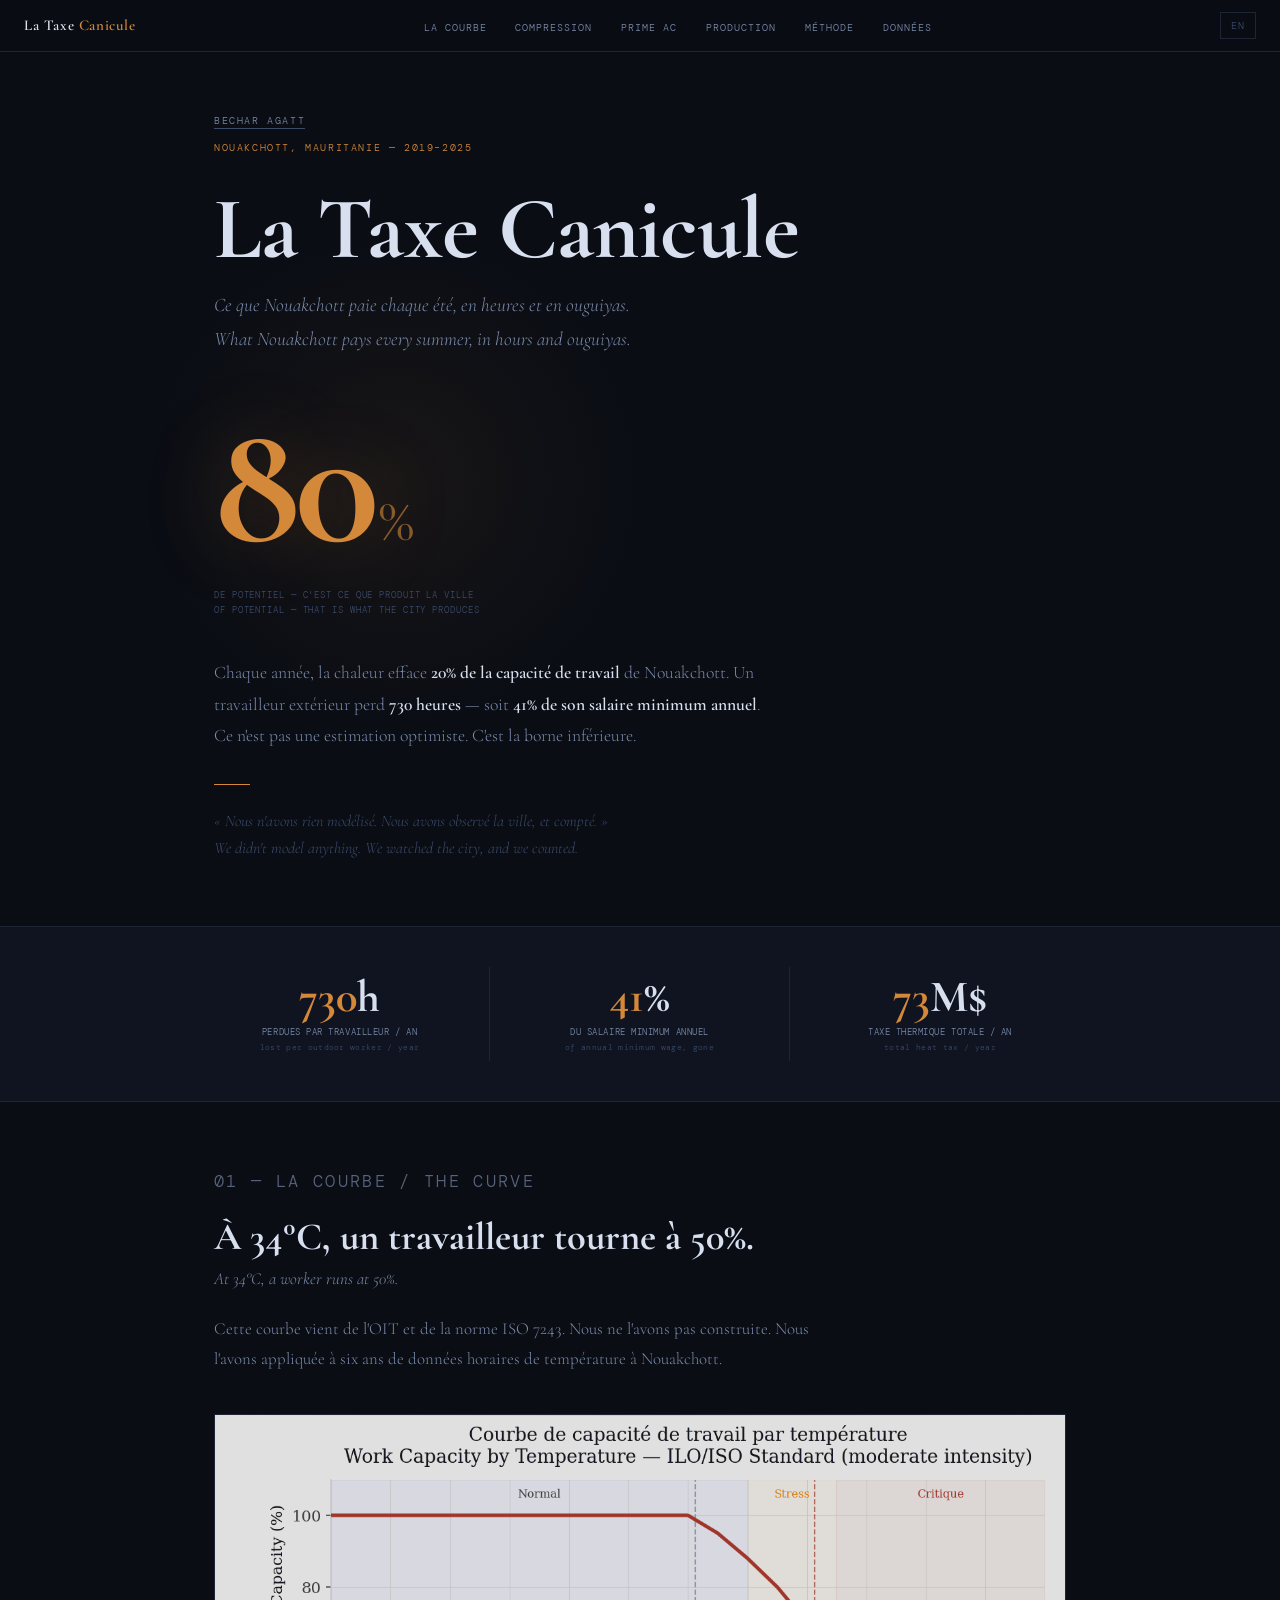
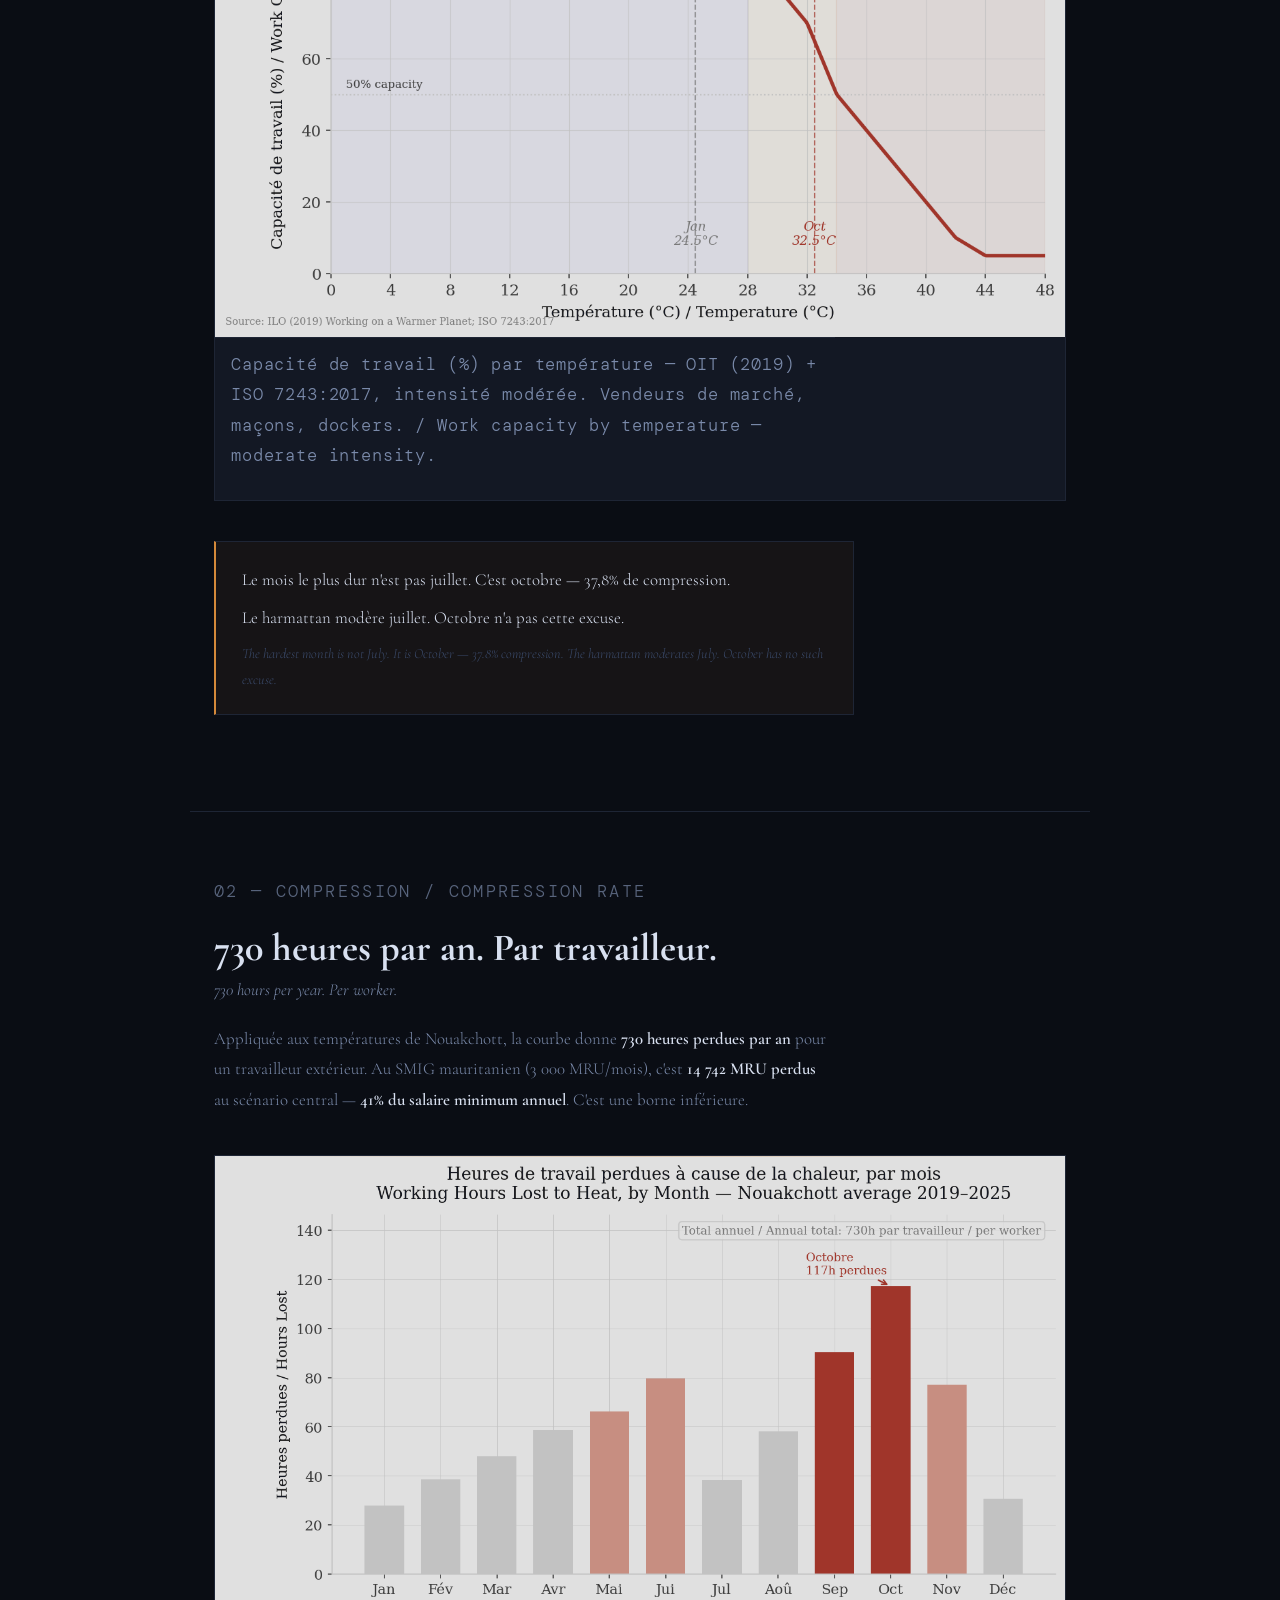
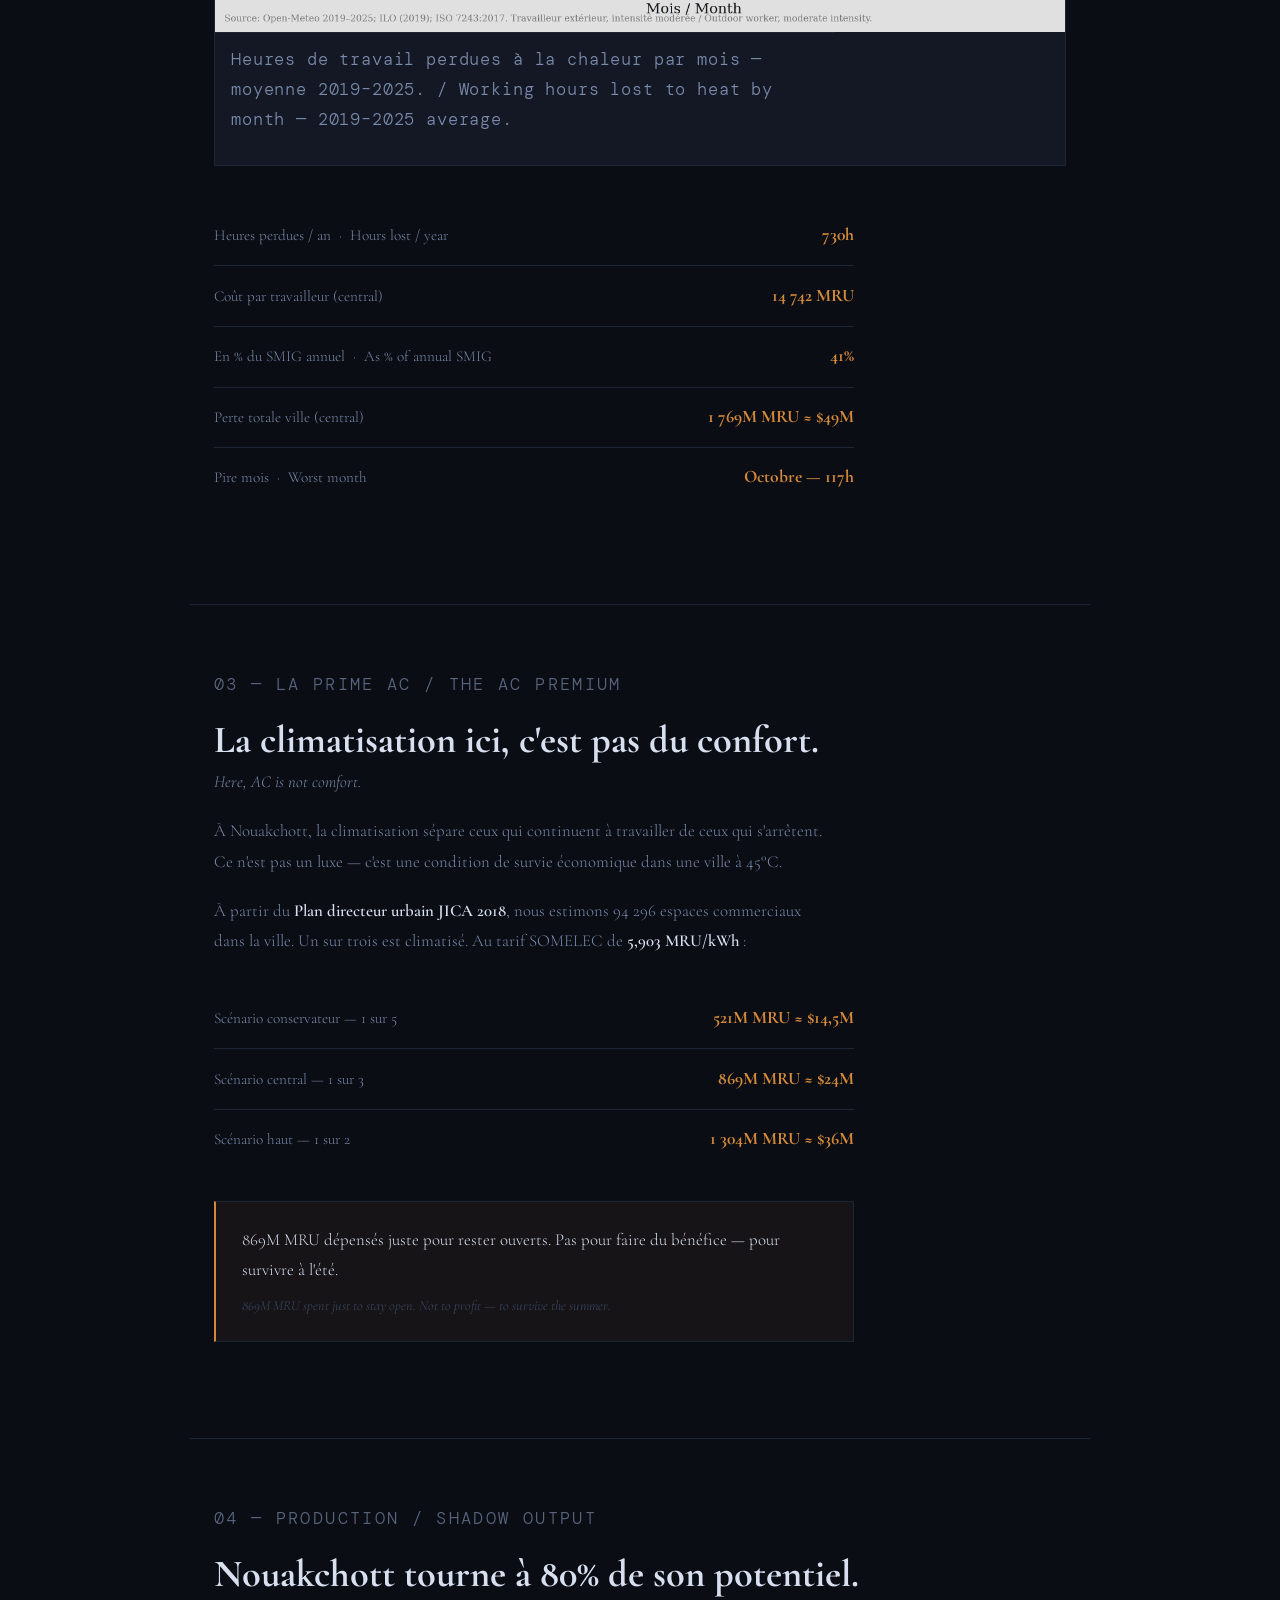
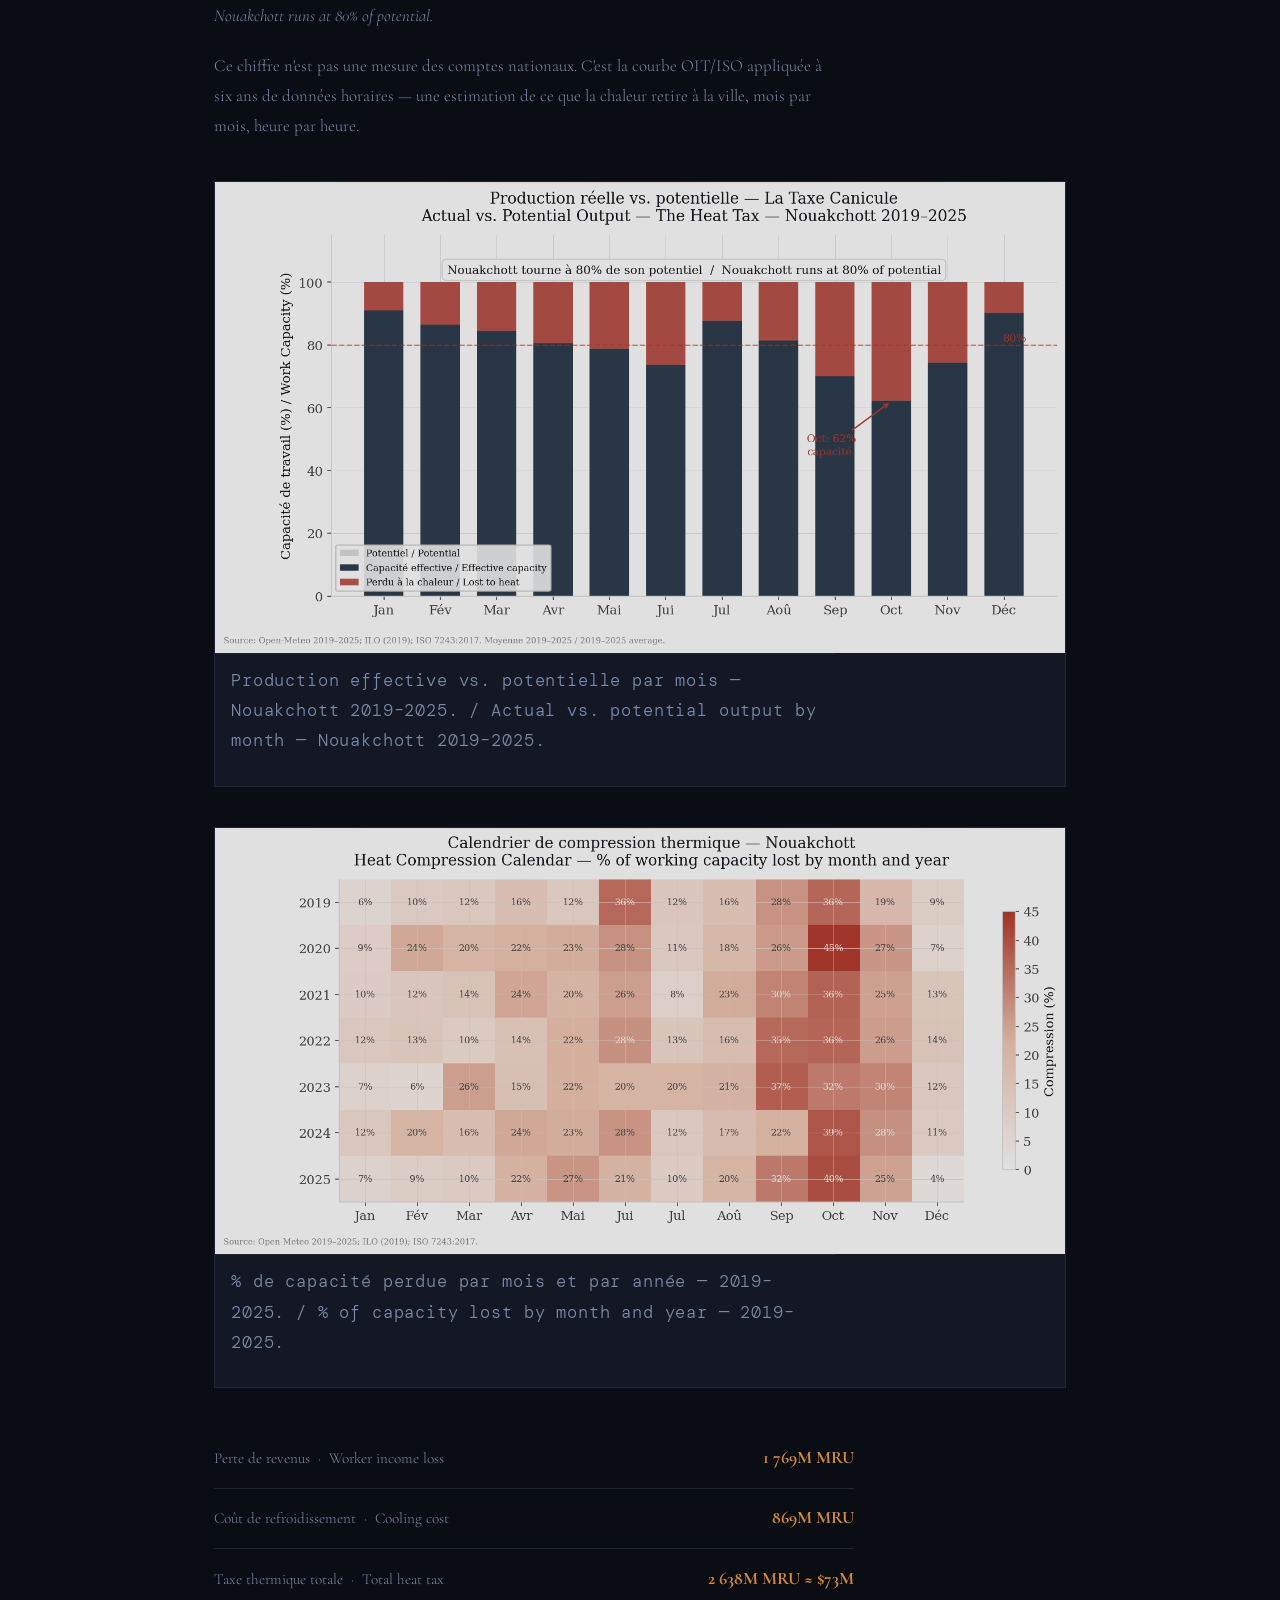
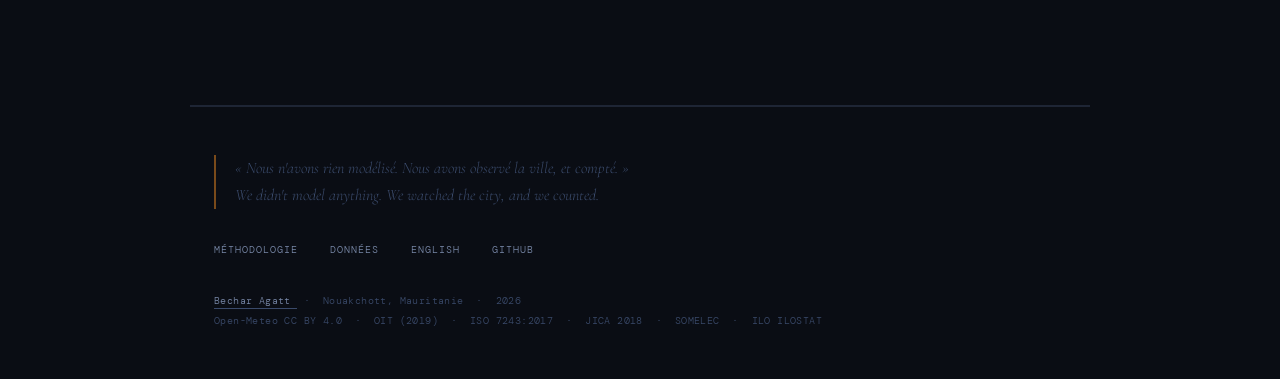
==== site/index.html @ 6f4bfc33 "mobile nav" ====
<!DOCTYPE html>
<html lang="fr">
<head>
  <meta charset="UTF-8">
  <meta name="viewport" content="width=device-width, initial-scale=1.0">
  <meta name="theme-color" content="#0A0D14">
  <title>La Taxe Canicule — Nouakchott</title>
  <link rel="preconnect" href="https://fonts.googleapis.com">
  <link href="https://fonts.googleapis.com/css2?family=Cormorant+Garamond:ital,wght@0,300;0,600;0,700;1,300;1,400&family=DM+Mono:wght@300;400&display=swap" rel="stylesheet">
  <style>
    :root {
      --bg:          #0A0D14;
      --bg-raised:   #0F1420;
      --bg-card:     #131824;
      --border:      #1E2535;

      --text:        #D8E0F0;
      --text-mid:    #7A8AAA;
      --text-dim:    #3A4A6A;

      --amber:       #D4893A;
      --amber-glow:  rgba(212, 137, 58, 0.15);
      --amber-dim:   rgba(212, 137, 58, 0.06);
      --amber-muted: #7A4A1A;
    }

    *, *::before, *::after { box-sizing: border-box; margin: 0; padding: 0; }
    html { scroll-behavior: smooth; }

    body {
      background: var(--bg);
      color: var(--text);
      font-family: 'Cormorant Garamond', Georgia, serif;
      font-weight: 300;
      line-height: 1.75;
      font-size: 18px;
      -webkit-font-smoothing: antialiased;
    }

    /* ── Navigation ─────────────────────────────────────────── */
    nav {
      position: fixed;
      top: 0; left: 0; right: 0;
      background: rgba(10, 13, 20, 0.9);
      backdrop-filter: blur(12px);
      -webkit-backdrop-filter: blur(12px);
      border-bottom: 1px solid var(--border);
      z-index: 100;
      padding: 0 1.5rem;
      display: flex;
      align-items: center;
      justify-content: space-between;
      height: 52px;
    }

    .nav-title {
      font-family: 'Cormorant Garamond', serif;
      font-size: 15px;
      font-weight: 600;
      letter-spacing: 0.04em;
      color: var(--text);
      text-decoration: none;
      white-space: nowrap;
    }

    .nav-title span { color: var(--amber); }

    .nav-links {
      display: flex;
      gap: 1.8rem;
      list-style: none;
    }

    .nav-links a {
      font-family: 'DM Mono', monospace;
      font-size: 10px;
      letter-spacing: 0.1em;
      text-transform: uppercase;
      color: var(--text-mid);
      text-decoration: none;
      transition: color 0.2s;
    }

    .nav-links a:hover { color: var(--amber); }

    .nav-lang {
      font-family: 'DM Mono', monospace;
      font-size: 10px;
      letter-spacing: 0.12em;
      text-transform: uppercase;
      color: var(--text-dim);
      text-decoration: none;
      border: 1px solid var(--border);
      padding: 4px 10px;
      transition: all 0.2s;
      white-space: nowrap;
    }

    .nav-lang:hover {
      color: var(--amber);
      border-color: var(--amber-muted);
    }

    /* ── Hero ───────────────────────────────────────────────── */
    .hero {
      min-height: 100vh;
      display: flex;
      flex-direction: column;
      justify-content: center;
      padding: 7rem 1.5rem 4rem;
      max-width: 900px;
      margin: 0 auto;
      position: relative;
    }

    .hero::before {
      content: '';
      position: absolute;
      top: 25%;
      left: -5%;
      width: 60vw;
      height: 60vw;
      max-width: 500px;
      max-height: 500px;
      background: radial-gradient(ellipse, rgba(212, 137, 58, 0.07) 0%, transparent 70%);
      pointer-events: none;
      z-index: 0;
    }

    .hero > * { position: relative; z-index: 1; }

    .hero-author {
      font-family: 'DM Mono', monospace;
      font-size: 10px;
      letter-spacing: 0.16em;
      text-transform: uppercase;
      margin-bottom: 0.6rem;
    }

    .hero-author a {
      color: var(--text-mid);
      text-decoration: none;
      border-bottom: 1px solid var(--text-dim);
      padding-bottom: 1px;
      transition: color 0.2s, border-color 0.2s;
    }

    .hero-author a:hover {
      color: var(--amber);
      border-color: var(--amber);
    }

    .hero-eyebrow {
      font-family: 'DM Mono', monospace;
      font-size: 10px;
      letter-spacing: 0.16em;
      text-transform: uppercase;
      color: var(--amber);
      margin-bottom: 1.8rem;
      opacity: 0.8;
    }

    .hero-title {
      font-family: 'Cormorant Garamond', serif;
      font-size: clamp(2.6rem, 8vw, 5.5rem);
      font-weight: 700;
      line-height: 1.0;
      letter-spacing: -0.01em;
      color: var(--text);
      margin-bottom: 1rem;
    }

    .hero-subtitle {
      font-family: 'Cormorant Garamond', serif;
      font-size: clamp(0.95rem, 2.5vw, 1.2rem);
      font-style: italic;
      color: var(--text-mid);
      margin-bottom: 3rem;
      font-weight: 300;
    }

    .hero-number-wrap {
      margin-bottom: 0.8rem;
      display: flex;
      align-items: baseline;
      gap: 0.3rem;
    }

    .hero-number {
      font-family: 'Cormorant Garamond', serif;
      font-size: clamp(5rem, 20vw, 11rem);
      font-weight: 700;
      color: var(--amber);
      line-height: 0.9;
      letter-spacing: -0.03em;
      text-shadow: 0 0 80px rgba(212, 137, 58, 0.25);
    }

    .hero-number-pct {
      font-family: 'Cormorant Garamond', serif;
      font-size: clamp(1.8rem, 6vw, 4rem);
      font-weight: 300;
      color: var(--amber);
      opacity: 0.6;
    }

    .hero-number-label {
      font-family: 'DM Mono', monospace;
      font-size: 9px;
      letter-spacing: 0.1em;
      text-transform: uppercase;
      color: var(--text-dim);
      margin-bottom: 2.5rem;
      line-height: 1.6;
    }

    .hero-body {
      max-width: 560px;
      margin-bottom: 2rem;
      color: var(--text-mid);
      font-size: clamp(1rem, 2.5vw, 1.1rem);
      line-height: 1.8;
    }

    .hero-body strong {
      color: var(--text);
      font-weight: 600;
    }

    .hero-rule {
      width: 36px;
      height: 1px;
      background: var(--amber);
      opacity: 0.4;
      margin-bottom: 1.4rem;
    }

    .hero-method {
      font-family: 'Cormorant Garamond', serif;
      font-size: clamp(0.9rem, 2vw, 1rem);
      color: var(--text-dim);
      font-style: italic;
      max-width: 480px;
      line-height: 1.7;
    }

    /* ── Stats strip ────────────────────────────────────────── */
    .stats {
      background: var(--bg-raised);
      border-top: 1px solid var(--border);
      border-bottom: 1px solid var(--border);
      padding: 2.5rem 1.5rem;
    }

    .stats-inner {
      max-width: 900px;
      margin: 0 auto;
      display: grid;
      grid-template-columns: repeat(3, 1fr);
      gap: 0;
    }

    .stat-item {
      text-align: center;
      padding: 0.5rem 1rem;
      border-right: 1px solid var(--border);
    }

    .stat-item:last-child { border-right: none; }

    .stat-number {
      font-family: 'Cormorant Garamond', serif;
      font-size: clamp(1.6rem, 5vw, 2.8rem);
      font-weight: 700;
      color: var(--text);
      line-height: 1;
      display: block;
      margin-bottom: 0.4rem;
    }

    .stat-number span { color: var(--amber); }

    .stat-label-fr {
      font-family: 'DM Mono', monospace;
      font-size: 9px;
      letter-spacing: 0.06em;
      text-transform: uppercase;
      color: var(--text-mid);
      display: block;
      line-height: 1.5;
    }

    .stat-label-en {
      font-family: 'DM Mono', monospace;
      font-size: 8px;
      letter-spacing: 0.04em;
      color: var(--text-dim);
      display: block;
      margin-top: 2px;
      line-height: 1.4;
    }

    /* ── Sections ───────────────────────────────────────────── */
    .section {
      max-width: 900px;
      margin: 0 auto;
      padding: 4rem 1.5rem;
    }

    .section-number {
      font-family: 'DM Mono', monospace;
      font-size: 10px;
      letter-spacing: 0.14em;
      text-transform: uppercase;
      color: var(--amber);
      opacity: 0.7;
      margin-bottom: 0.5rem;
    }

    .section-title {
      font-family: 'Cormorant Garamond', serif;
      font-size: clamp(1.5rem, 5vw, 2.4rem);
      font-weight: 700;
      margin-bottom: 0.3rem;
      line-height: 1.15;
      color: var(--text);
    }

    .section-subtitle {
      font-family: 'Cormorant Garamond', serif;
      font-style: italic;
      color: var(--text-mid);
      margin-bottom: 2rem;
      font-size: clamp(0.9rem, 2vw, 1.05rem);
      font-weight: 300;
    }

    .section p {
      color: var(--text-mid);
      margin-bottom: 1.2rem;
      max-width: 620px;
      font-size: clamp(0.95rem, 2vw, 1.05rem);
      line-height: 1.8;
    }

    .section p strong {
      color: var(--text);
      font-weight: 600;
    }

    /* ── Charts ─────────────────────────────────────────────── */
    .chart-wrap {
      margin: 2.5rem 0;
      border: 1px solid var(--border);
      overflow: hidden;
      background: var(--bg-card);
      position: relative;
    }

    .chart-wrap::before {
      content: '';
      position: absolute;
      top: 0; left: 0; right: 0;
      height: 1px;
      background: linear-gradient(90deg, transparent, var(--amber), transparent);
      opacity: 0.3;
      z-index: 1;
    }

    .chart-wrap img {
      width: 100%;
      display: block;
      filter: brightness(0.88) saturate(0.9);
      mix-blend-mode: lighten;
    }

    .chart-caption {
      font-family: 'DM Mono', monospace;
      font-size: 9px;
      letter-spacing: 0.05em;
      color: var(--text-dim);
      padding: 0.7rem 1rem;
      border-top: 1px solid var(--border);
      line-height: 1.6;
    }

    /* ── Insight ────────────────────────────────────────────── */
    .insight {
      background: var(--amber-dim);
      border: 1px solid var(--border);
      border-left: 2px solid var(--amber);
      padding: 1.4rem 1.6rem;
      margin: 2rem 0;
      max-width: 640px;
    }

    .insight p {
      margin: 0 0 0.5rem;
      font-size: clamp(0.95rem, 2vw, 1.05rem);
      color: var(--text);
    }

    .insight p:last-child { margin-bottom: 0; }

    .insight p.en {
      color: var(--text-dim);
      font-size: 0.88rem;
      font-style: italic;
    }

    /* ── Findings ───────────────────────────────────────────── */
    .findings {
      list-style: none;
      margin: 2rem 0;
      max-width: 640px;
    }

    .findings li {
      padding: 0.9rem 0;
      border-bottom: 1px solid var(--border);
      display: flex;
      justify-content: space-between;
      align-items: baseline;
      gap: 1rem;
      flex-wrap: wrap;
    }

    .findings li:last-child { border-bottom: none; }

    .finding-label {
      color: var(--text-mid);
      font-size: clamp(0.82rem, 2vw, 0.95rem);
    }

    .finding-value {
      font-family: 'Cormorant Garamond', serif;
      font-weight: 700;
      color: var(--amber);
      font-size: clamp(1rem, 2.5vw, 1.1rem);
      white-space: nowrap;
    }

    /* ── Separator ──────────────────────────────────────────── */
    .sep {
      border: none;
      border-top: 1px solid var(--border);
      max-width: 900px;
      margin: 0 auto;
    }

    /* ── Footer ─────────────────────────────────────────────── */
    footer {
      border-top: 1px solid var(--border);
      padding: 3rem 1.5rem;
      max-width: 900px;
      margin: 0 auto;
    }

    .footer-method {
      font-family: 'Cormorant Garamond', serif;
      font-size: clamp(0.9rem, 2vw, 1rem);
      color: var(--text-dim);
      font-style: italic;
      margin-bottom: 2rem;
      border-left: 2px solid var(--amber-muted);
      padding-left: 1.2rem;
      line-height: 1.7;
      max-width: 520px;
    }

    .footer-links {
      display: flex;
      gap: 2rem;
      flex-wrap: wrap;
      margin-bottom: 2rem;
    }

    .footer-links a {
      font-family: 'DM Mono', monospace;
      font-size: 10px;
      letter-spacing: 0.1em;
      text-transform: uppercase;
      color: var(--text-mid);
      text-decoration: none;
      transition: color 0.2s;
    }

    .footer-links a:hover { color: var(--amber); }

    .footer-author {
      font-family: 'DM Mono', monospace;
      font-size: 10px;
      letter-spacing: 0.04em;
      color: var(--text-dim);
      line-height: 2;
    }

    /* ── Entrance animation ─────────────────────────────────── */
    @keyframes fadeUp {
      from { opacity: 0; transform: translateY(18px); }
      to   { opacity: 1; transform: translateY(0); }
    }

    .hero > * { animation: fadeUp 0.8s cubic-bezier(0.16, 1, 0.3, 1) both; }
    .hero > *:nth-child(1) { animation-delay: 0.00s; }
    .hero > *:nth-child(2) { animation-delay: 0.08s; }
    .hero > *:nth-child(3) { animation-delay: 0.16s; }
    .hero > *:nth-child(4) { animation-delay: 0.22s; }
    .hero > *:nth-child(5) { animation-delay: 0.28s; }
    .hero > *:nth-child(6) { animation-delay: 0.34s; }
    .hero > *:nth-child(7) { animation-delay: 0.40s; }
    .hero > *:nth-child(8) { animation-delay: 0.46s; }
    .hero > *:nth-child(9) { animation-delay: 0.52s; }

    /* ── Mobile ─────────────────────────────────────────────── */
    @media (max-width: 640px) {
      .nav-links { display: none; }

      .stats-inner {
        grid-template-columns: 1fr;
      }

      .stat-item {
        border-right: none;
        border-bottom: 1px solid var(--border);
        padding: 1.2rem 0;
        text-align: left;
        display: flex;
        align-items: baseline;
        gap: 1rem;
        flex-wrap: wrap;
      }

      .stat-item:last-child { border-bottom: none; }

      .stat-number { font-size: 2rem; }

      .stat-label-fr, .stat-label-en {
        font-size: 9px;
        text-align: left;
      }

      .findings li { flex-direction: column; gap: 0.2rem; }

      .finding-value { font-size: 1.2rem; }

      .chart-caption { font-size: 9px; }
    }

    /* ── Tablet ─────────────────────────────────────────────── */
    @media (min-width: 641px) and (max-width: 900px) {
      .nav-links { gap: 1.2rem; }
      .nav-links a { font-size: 9px; }
    }
  
    /* ── Mobile hamburger ───────────────────────────────────── */
    .nav-burger {
      display: none;
      flex-direction: column;
      justify-content: center;
      gap: 5px;
      width: 32px; height: 32px;
      background: none; border: none;
      cursor: pointer; padding: 4px;
      z-index: 201; flex-shrink: 0;
    }

    .nav-burger span {
      display: block;
      width: 100%; height: 1px;
      background: var(--text-mid);
      transition: all .25s cubic-bezier(.16,1,.3,1);
      transform-origin: center;
    }

    .nav-burger.open span:nth-child(1) { transform: translateY(6px) rotate(45deg); background: var(--amber); }
    .nav-burger.open span:nth-child(2) { opacity: 0; transform: scaleX(0); }
    .nav-burger.open span:nth-child(3) { transform: translateY(-6px) rotate(-45deg); background: var(--amber); }

    .nav-drawer {
      display: none;
      position: fixed;
      top: 52px; left: 0; right: 0;
      background: rgba(10, 13, 20, 0.98);
      backdrop-filter: blur(16px);
      -webkit-backdrop-filter: blur(16px);
      border-bottom: 1px solid var(--border);
      z-index: 199;
      padding: 1.5rem;
      transform: translateY(-8px);
      opacity: 0;
      transition: all .25s cubic-bezier(.16,1,.3,1);
      pointer-events: none;
    }

    .nav-drawer.open {
      opacity: 1;
      transform: translateY(0);
      pointer-events: all;
    }

    .nav-drawer ul { list-style: none; margin-bottom: 1.2rem; }
    .nav-drawer ul li { border-bottom: 1px solid var(--border); }
    .nav-drawer ul li:last-child { border-bottom: none; }

    .nav-drawer ul a {
      font-family: 'DM Mono', monospace;
      font-size: 11px; letter-spacing: .12em;
      text-transform: uppercase;
      color: var(--text-mid); text-decoration: none;
      display: block; padding: 1rem 0;
      transition: color .2s;
    }

    .nav-drawer ul a:hover,
    .nav-drawer ul a.active { color: var(--amber); }

    .nav-drawer-lang {
      font-family: 'DM Mono', monospace;
      font-size: 10px; letter-spacing: .12em;
      text-transform: uppercase;
      color: var(--text-dim); text-decoration: none;
      border: 1px solid var(--border);
      padding: 6px 14px; display: inline-block;
      transition: all .2s;
    }

    .nav-drawer-lang:hover { color: var(--amber); border-color: var(--amber-muted); }

    
    @media (max-width: 640px) {
      .nav-burger { display: flex; }
      .nav-drawer { display: block; }
      .nav-lang   { display: none; }
    }
  </style>
</head>
<body>

<!-- ── Navigation ──────────────────────────────────────────── -->
<nav>
  <a class="nav-title" href="index.html">La Taxe <span>Canicule</span></a>
  <ul class="nav-links">
    <li><a href="curve.html">La Courbe</a></li>
    <li><a href="compression.html">Compression</a></li>
    <li><a href="premium.html">Prime AC</a></li>
    <li><a href="shadow.html">Production</a></li>
    <li><a href="methodology.html">Méthode</a></li>
    <li><a href="data.html">Données</a></li>
  </ul>
  <a class="nav-lang" href="en/index.html">EN</a>
<button class="nav-burger" id="nav-burger" aria-label="Menu">
    <span></span><span></span><span></span>
  </button>
<button class="nav-burger" id="nav-burger" aria-label="Menu">
    <span></span><span></span><span></span>
  </button>
</nav>
<div class="nav-drawer" id="nav-drawer">
<ul>
  <li><a href="curve.html">La Courbe</a></li>
  <li><a href="compression.html">Compression</a></li>
  <li><a href="premium.html">Prime AC</a></li>
  <li><a href="shadow.html">Production</a></li>
  <li><a href="methodology.html">Methode</a></li>
  <li><a href="data.html">Donnees</a></li>
</ul>
<a class="nav-drawer-lang" href="en/index.html">EN &rarr;</a>
</div>


<!-- ── Hero ─────────────────────────────────────────────────── -->
<section class="hero">

  <p class="hero-author">
    <a href="https://github.com/agattbechar" target="_blank" rel="noopener">Bechar Agatt</a>
  </p>

  <p class="hero-eyebrow">Nouakchott, Mauritanie — 2019–2025</p>

  <h1 class="hero-title">La Taxe Canicule</h1>

  <p class="hero-subtitle">
    Ce que Nouakchott paie chaque été, en heures et en ouguiyas.<br>
    <em>What Nouakchott pays every summer, in hours and ouguiyas.</em>
  </p>

  <div class="hero-number-wrap">
    <span class="hero-number">80</span>
    <span class="hero-number-pct">%</span>
  </div>

  <p class="hero-number-label">
    de potentiel — c'est ce que produit la ville<br>
    of potential — that is what the city produces
  </p>

  <p class="hero-body">
    Chaque année, la chaleur efface <strong>20% de la capacité de travail</strong>
    de Nouakchott. Un travailleur extérieur perd <strong>730 heures</strong> —
    soit <strong>41% de son salaire minimum annuel</strong>.
    Ce n'est pas une estimation optimiste. C'est la borne inférieure.
  </p>

  <div class="hero-rule"></div>

  <p class="hero-method">
    « Nous n'avons rien modélisé. Nous avons observé la ville, et compté. »<br>
    <em>We didn't model anything. We watched the city, and we counted.</em>
  </p>

</section>

<!-- ── Stats ─────────────────────────────────────────────────── -->
<div class="stats">
  <div class="stats-inner">
    <div class="stat-item">
      <span class="stat-number"><span>730</span>h</span>
      <span class="stat-label-fr">perdues par travailleur / an</span>
      <span class="stat-label-en">lost per outdoor worker / year</span>
    </div>
    <div class="stat-item">
      <span class="stat-number"><span>41</span>%</span>
      <span class="stat-label-fr">du salaire minimum annuel</span>
      <span class="stat-label-en">of annual minimum wage, gone</span>
    </div>
    <div class="stat-item">
      <span class="stat-number"><span>73</span>M$</span>
      <span class="stat-label-fr">taxe thermique totale / an</span>
      <span class="stat-label-en">total heat tax / year</span>
    </div>
  </div>
</div>

<!-- ── Section 1 ─────────────────────────────────────────────── -->
<section class="section">
  <p class="section-number">01 — La Courbe / The Curve</p>
  <h2 class="section-title">À 34°C, un travailleur tourne à 50%.</h2>
  <p class="section-subtitle">At 34°C, a worker runs at 50%.</p>

  <p>
    Cette courbe vient de l'OIT et de la norme ISO 7243. Nous ne l'avons
    pas construite. Nous l'avons appliquée à six ans de données horaires
    de température à Nouakchott.
  </p>

  <div class="chart-wrap">
    <img src="assets/charts/activity_curve.png" alt="Courbe de capacité de travail par température">
    <p class="chart-caption">
      Capacité de travail (%) par température — OIT (2019) + ISO 7243:2017, intensité modérée.
      Vendeurs de marché, maçons, dockers. / Work capacity by temperature — moderate intensity.
    </p>
  </div>

  <div class="insight">
    <p>Le mois le plus dur n'est pas juillet. C'est octobre — 37,8% de compression.</p>
    <p>Le harmattan modère juillet. Octobre n'a pas cette excuse.</p>
    <p class="en">The hardest month is not July. It is October — 37.8% compression. The harmattan moderates July. October has no such excuse.</p>
  </div>
</section>

<hr class="sep">

<!-- ── Section 2 ─────────────────────────────────────────────── -->
<section class="section">
  <p class="section-number">02 — Compression / Compression Rate</p>
  <h2 class="section-title">730 heures par an. Par travailleur.</h2>
  <p class="section-subtitle">730 hours per year. Per worker.</p>

  <p>
    Appliquée aux températures de Nouakchott, la courbe donne
    <strong>730 heures perdues par an</strong> pour un travailleur extérieur.
    Au SMIG mauritanien (3 000 MRU/mois), c'est
    <strong>14 742 MRU perdus</strong> au scénario central —
    <strong>41% du salaire minimum annuel</strong>. C'est une borne inférieure.
  </p>

  <div class="chart-wrap">
    <img src="assets/charts/compression.png" alt="Heures perdues par mois">
    <p class="chart-caption">
      Heures de travail perdues à la chaleur par mois — moyenne 2019–2025.
      / Working hours lost to heat by month — 2019–2025 average.
    </p>
  </div>

  <ul class="findings">
    <li>
      <span class="finding-label">Heures perdues / an &nbsp;·&nbsp; Hours lost / year</span>
      <span class="finding-value">730h</span>
    </li>
    <li>
      <span class="finding-label">Coût par travailleur (central)</span>
      <span class="finding-value">14 742 MRU</span>
    </li>
    <li>
      <span class="finding-label">En % du SMIG annuel &nbsp;·&nbsp; As % of annual SMIG</span>
      <span class="finding-value">41%</span>
    </li>
    <li>
      <span class="finding-label">Perte totale ville (central)</span>
      <span class="finding-value">1 769M MRU ≈ $49M</span>
    </li>
    <li>
      <span class="finding-label">Pire mois &nbsp;·&nbsp; Worst month</span>
      <span class="finding-value">Octobre — 117h</span>
    </li>
  </ul>
</section>

<hr class="sep">

<!-- ── Section 3 ─────────────────────────────────────────────── -->
<section class="section">
  <p class="section-number">03 — La Prime AC / The AC Premium</p>
  <h2 class="section-title">La climatisation ici, c'est pas du confort.</h2>
  <p class="section-subtitle">Here, AC is not comfort.</p>

  <p>
    À Nouakchott, la climatisation sépare ceux qui continuent à travailler
    de ceux qui s'arrêtent. Ce n'est pas un luxe — c'est une condition de
    survie économique dans une ville à 45°C.
  </p>
  <p>
    À partir du <strong>Plan directeur urbain JICA 2018</strong>, nous estimons
    94 296 espaces commerciaux dans la ville. Un sur trois est climatisé.
    Au tarif SOMELEC de <strong>5,903 MRU/kWh</strong> :
  </p>

  <ul class="findings">
    <li>
      <span class="finding-label">Scénario conservateur — 1 sur 5</span>
      <span class="finding-value">521M MRU ≈ $14,5M</span>
    </li>
    <li>
      <span class="finding-label">Scénario central — 1 sur 3</span>
      <span class="finding-value">869M MRU ≈ $24M</span>
    </li>
    <li>
      <span class="finding-label">Scénario haut — 1 sur 2</span>
      <span class="finding-value">1 304M MRU ≈ $36M</span>
    </li>
  </ul>

  <div class="insight">
    <p>869M MRU dépensés juste pour rester ouverts. Pas pour faire du bénéfice — pour survivre à l'été.</p>
    <p class="en">869M MRU spent just to stay open. Not to profit — to survive the summer.</p>
  </div>
</section>

<hr class="sep">

<!-- ── Section 4 ─────────────────────────────────────────────── -->
<section class="section">
  <p class="section-number">04 — Production / Shadow Output</p>
  <h2 class="section-title">Nouakchott tourne à 80% de son potentiel.</h2>
  <p class="section-subtitle">Nouakchott runs at 80% of potential.</p>

  <p>
    Ce chiffre n'est pas une mesure des comptes nationaux. C'est la courbe
    OIT/ISO appliquée à six ans de données horaires — une estimation de ce
    que la chaleur retire à la ville, mois par mois, heure par heure.
  </p>

  <div class="chart-wrap">
    <img src="assets/charts/shadow_output.png" alt="Production réelle vs potentielle">
    <p class="chart-caption">
      Production effective vs. potentielle par mois — Nouakchott 2019–2025.
      / Actual vs. potential output by month — Nouakchott 2019–2025.
    </p>
  </div>

  <div class="chart-wrap">
    <img src="assets/charts/calendar.png" alt="Calendrier de compression thermique">
    <p class="chart-caption">
      % de capacité perdue par mois et par année — 2019–2025.
      / % of capacity lost by month and year — 2019–2025.
    </p>
  </div>

  <ul class="findings">
    <li>
      <span class="finding-label">Perte de revenus &nbsp;·&nbsp; Worker income loss</span>
      <span class="finding-value">1 769M MRU</span>
    </li>
    <li>
      <span class="finding-label">Coût de refroidissement &nbsp;·&nbsp; Cooling cost</span>
      <span class="finding-value">869M MRU</span>
    </li>
    <li>
      <span class="finding-label">Taxe thermique totale &nbsp;·&nbsp; Total heat tax</span>
      <span class="finding-value">2 638M MRU ≈ $73M</span>
    </li>
  </ul>
</section>

<hr class="sep">

<!-- ── Footer ────────────────────────────────────────────────── -->
<footer>
  <p class="footer-method">
    « Nous n'avons rien modélisé. Nous avons observé la ville, et compté. »<br>
    <em>We didn't model anything. We watched the city, and we counted.</em>
  </p>

  <div class="footer-links">
    <a href="methodology.html">Méthodologie</a>
    <a href="data.html">Données</a>
    <a href="en/index.html">English</a>
    <a href="https://github.com/agattbechar" target="_blank" rel="noopener">GitHub</a>
  </div>

  <p class="footer-author">
    <a href="https://github.com/agattbechar" target="_blank" rel="noopener"
       style="color: var(--text-mid); text-decoration: none; border-bottom: 1px solid var(--text-dim); padding-bottom: 1px;">
      Bechar Agatt
    </a>
    &nbsp;·&nbsp; Nouakchott, Mauritanie &nbsp;·&nbsp; 2026<br>
    Open-Meteo CC BY 4.0 &nbsp;·&nbsp; OIT (2019) &nbsp;·&nbsp; ISO 7243:2017
    &nbsp;·&nbsp; JICA 2018 &nbsp;·&nbsp; SOMELEC &nbsp;·&nbsp; ILO ILOSTAT
  </p>
</footer>

<script>
  (function() {
    var burger = document.getElementById('nav-burger');
    var drawer = document.getElementById('nav-drawer');
    if (!burger || !drawer) return;
    burger.addEventListener('click', function() {
      burger.classList.toggle('open');
      drawer.classList.toggle('open');
    });
    drawer.querySelectorAll('a').forEach(function(link) {
      link.addEventListener('click', function() {
        burger.classList.remove('open');
        drawer.classList.remove('open');
      });
    });
  })();
</script>
<script>
(function(){
  var b=document.getElementById('nav-burger');
  var d=document.getElementById('nav-drawer');
  if(!b||!d)return;
  b.addEventListener('click',function(){b.classList.toggle('open');d.classList.toggle('open');});
  d.querySelectorAll('a').forEach(function(a){
    a.addEventListener('click',function(){b.classList.remove('open');d.classList.remove('open');});
  });
})();
</script>
</body>
</html>
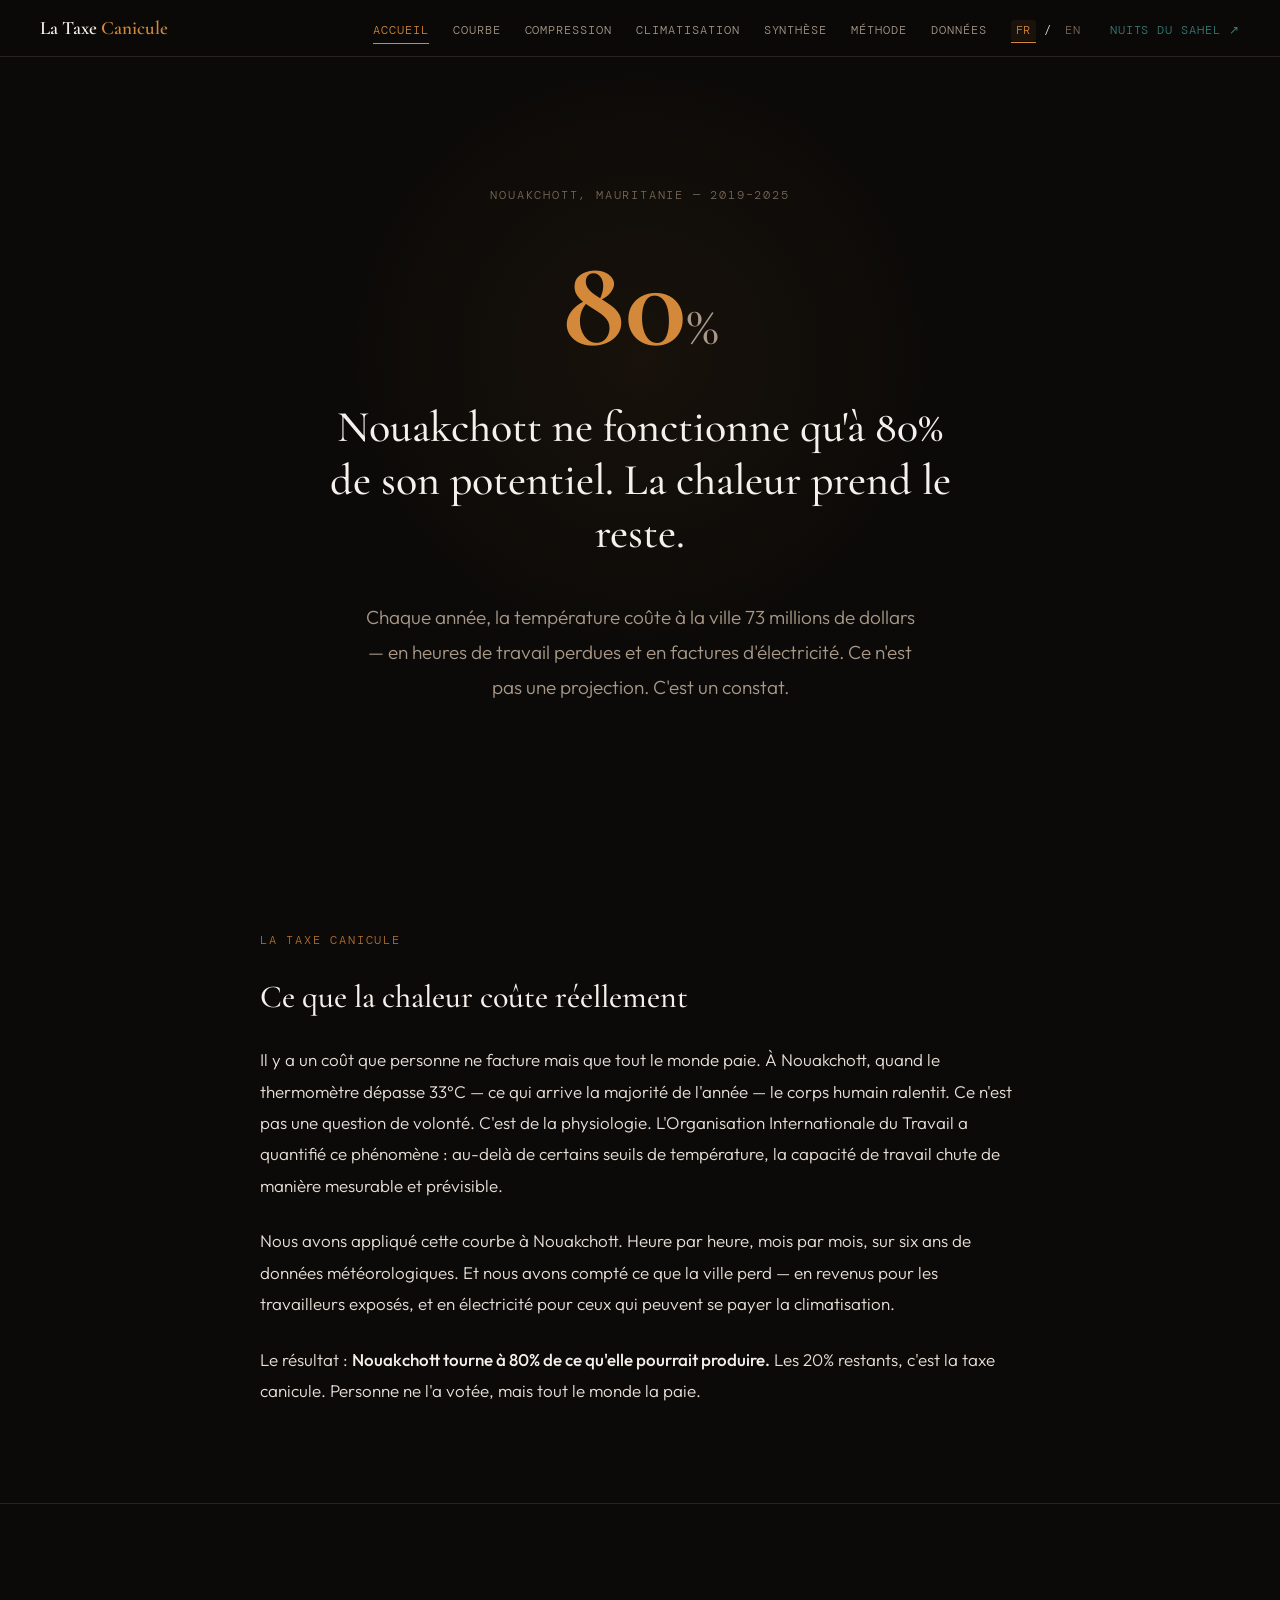
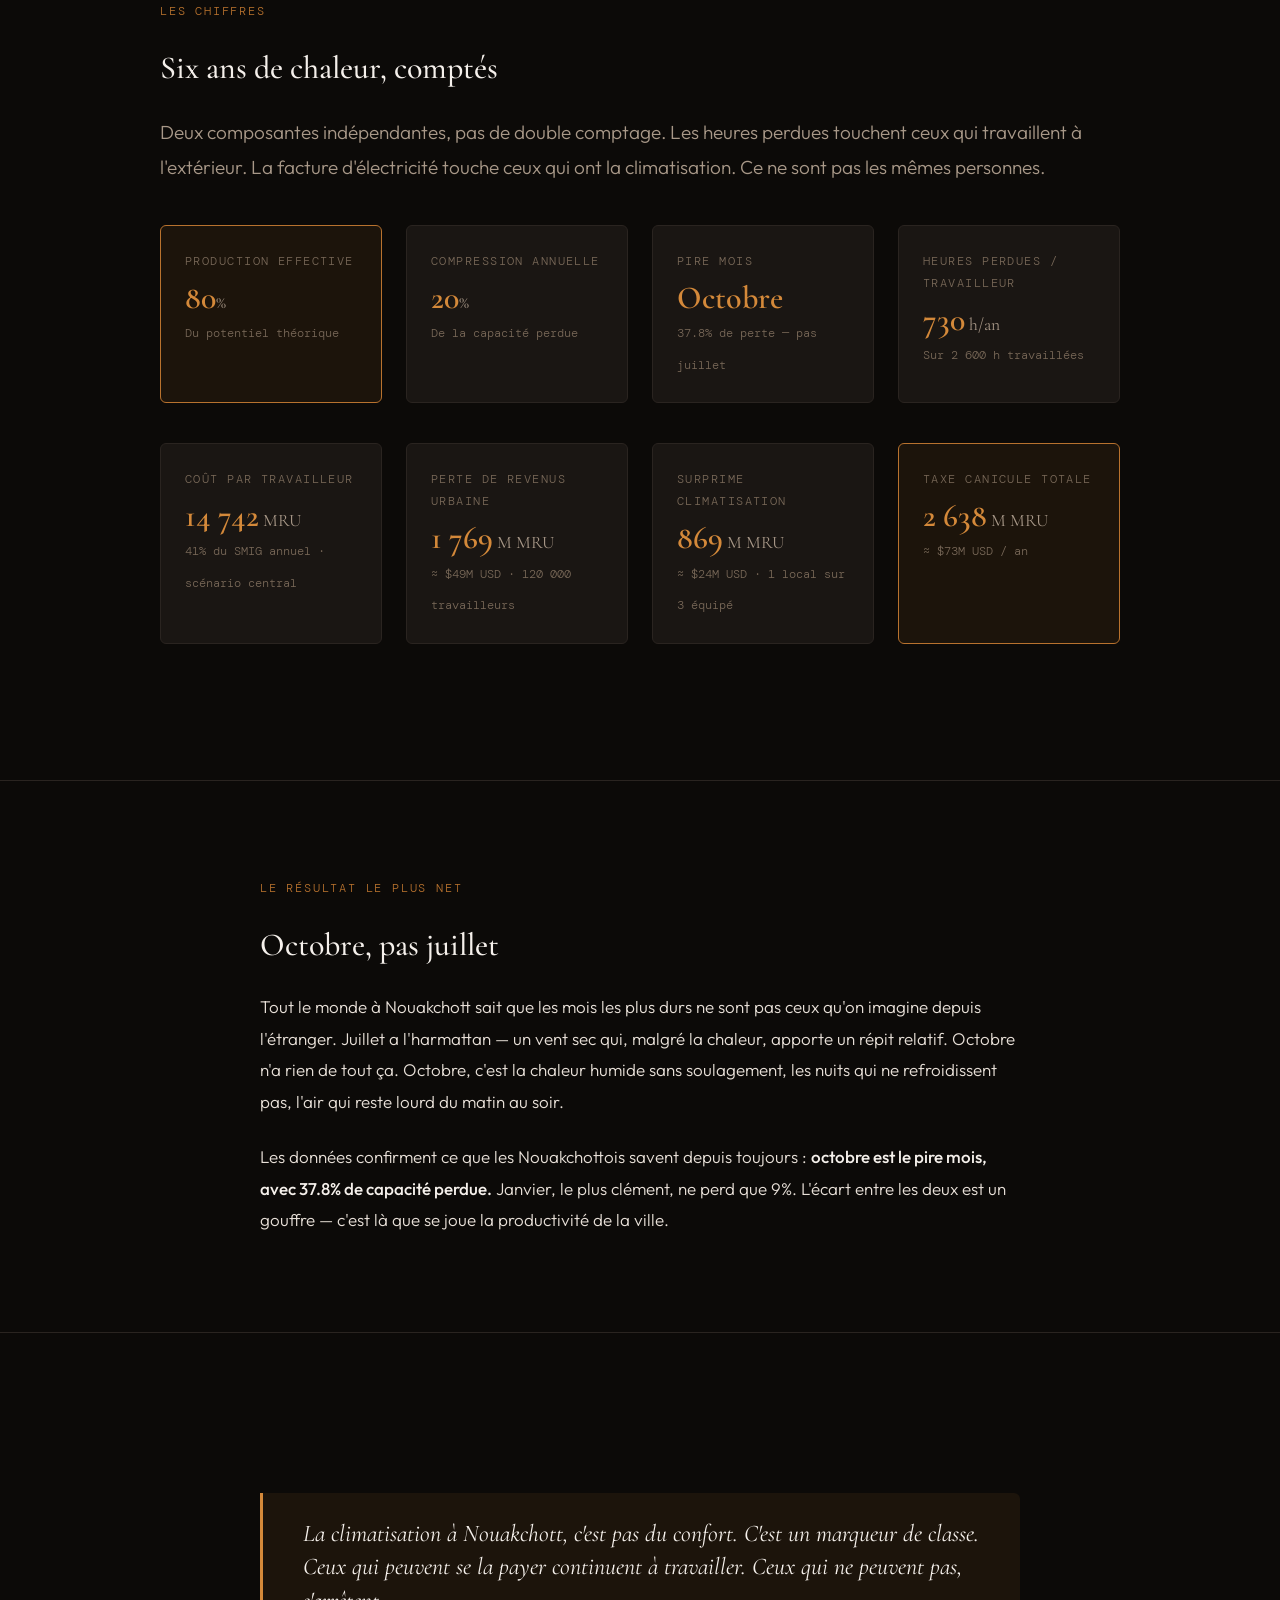
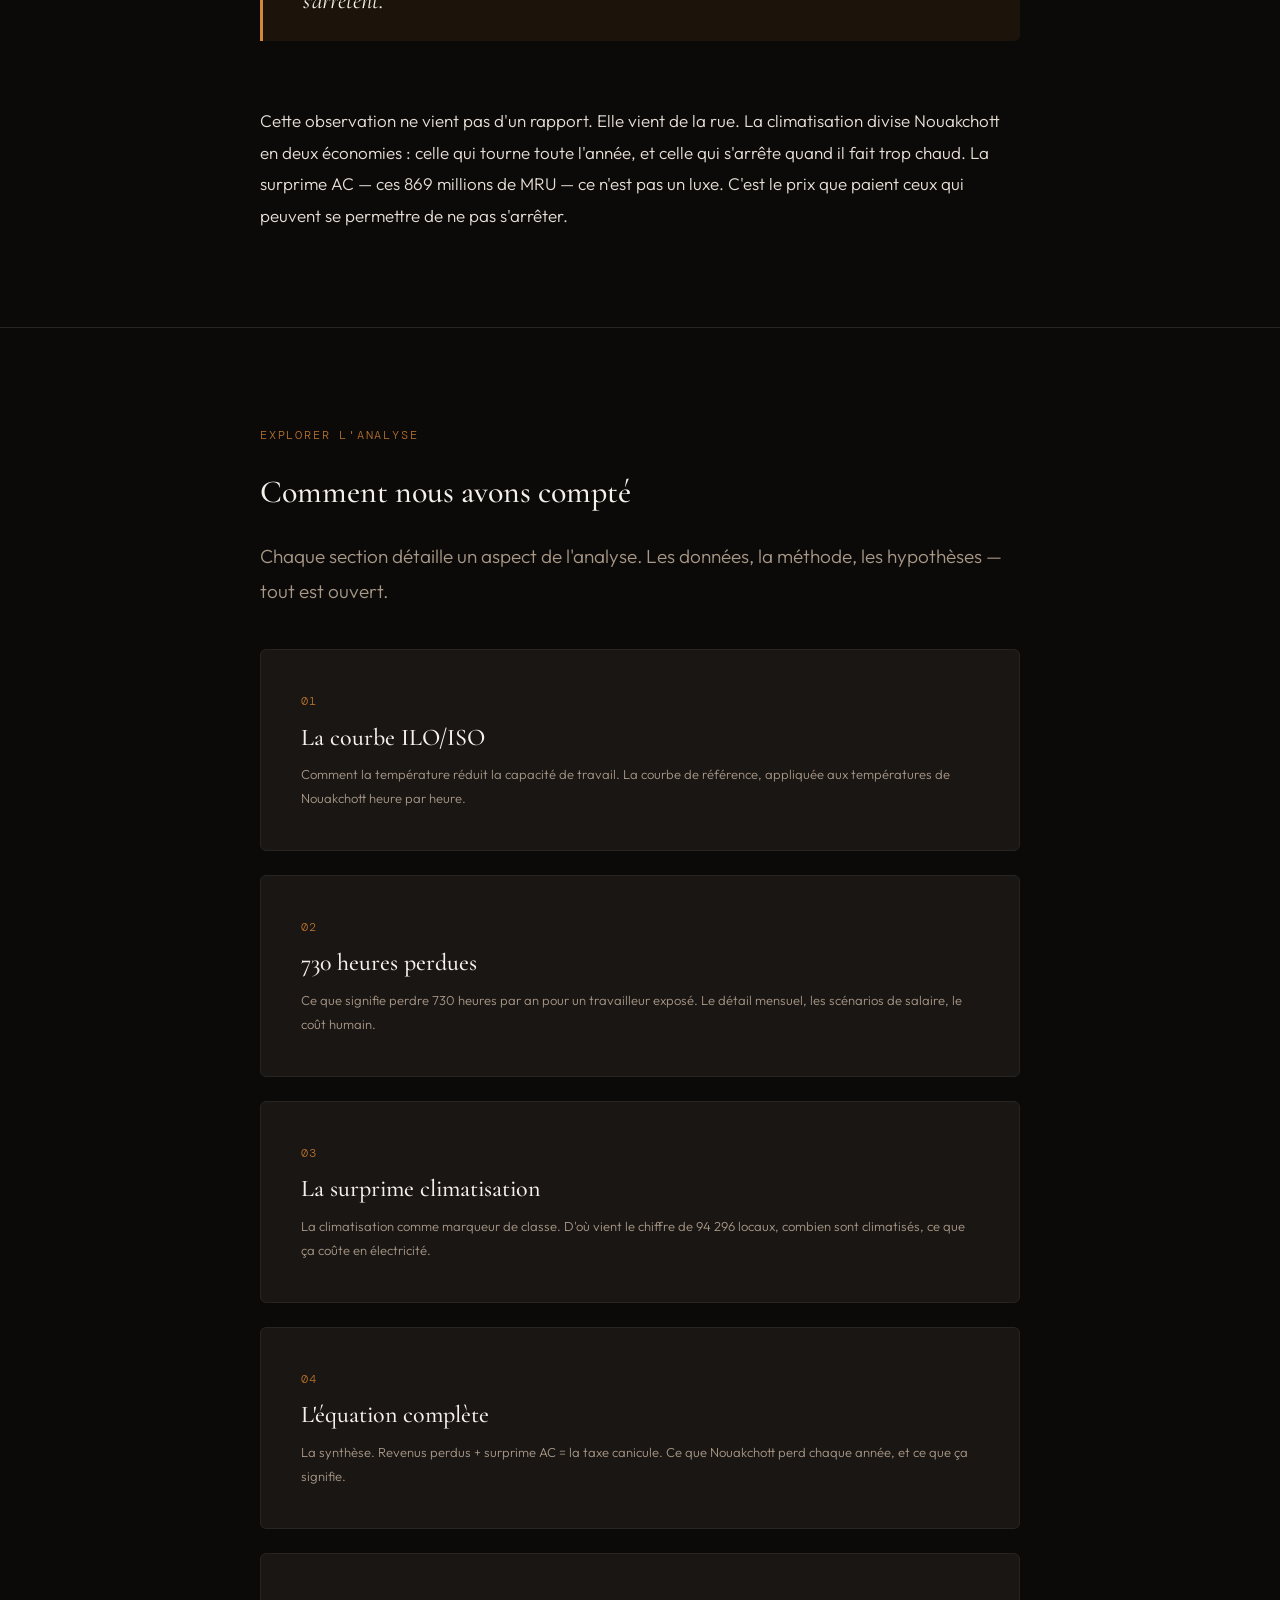
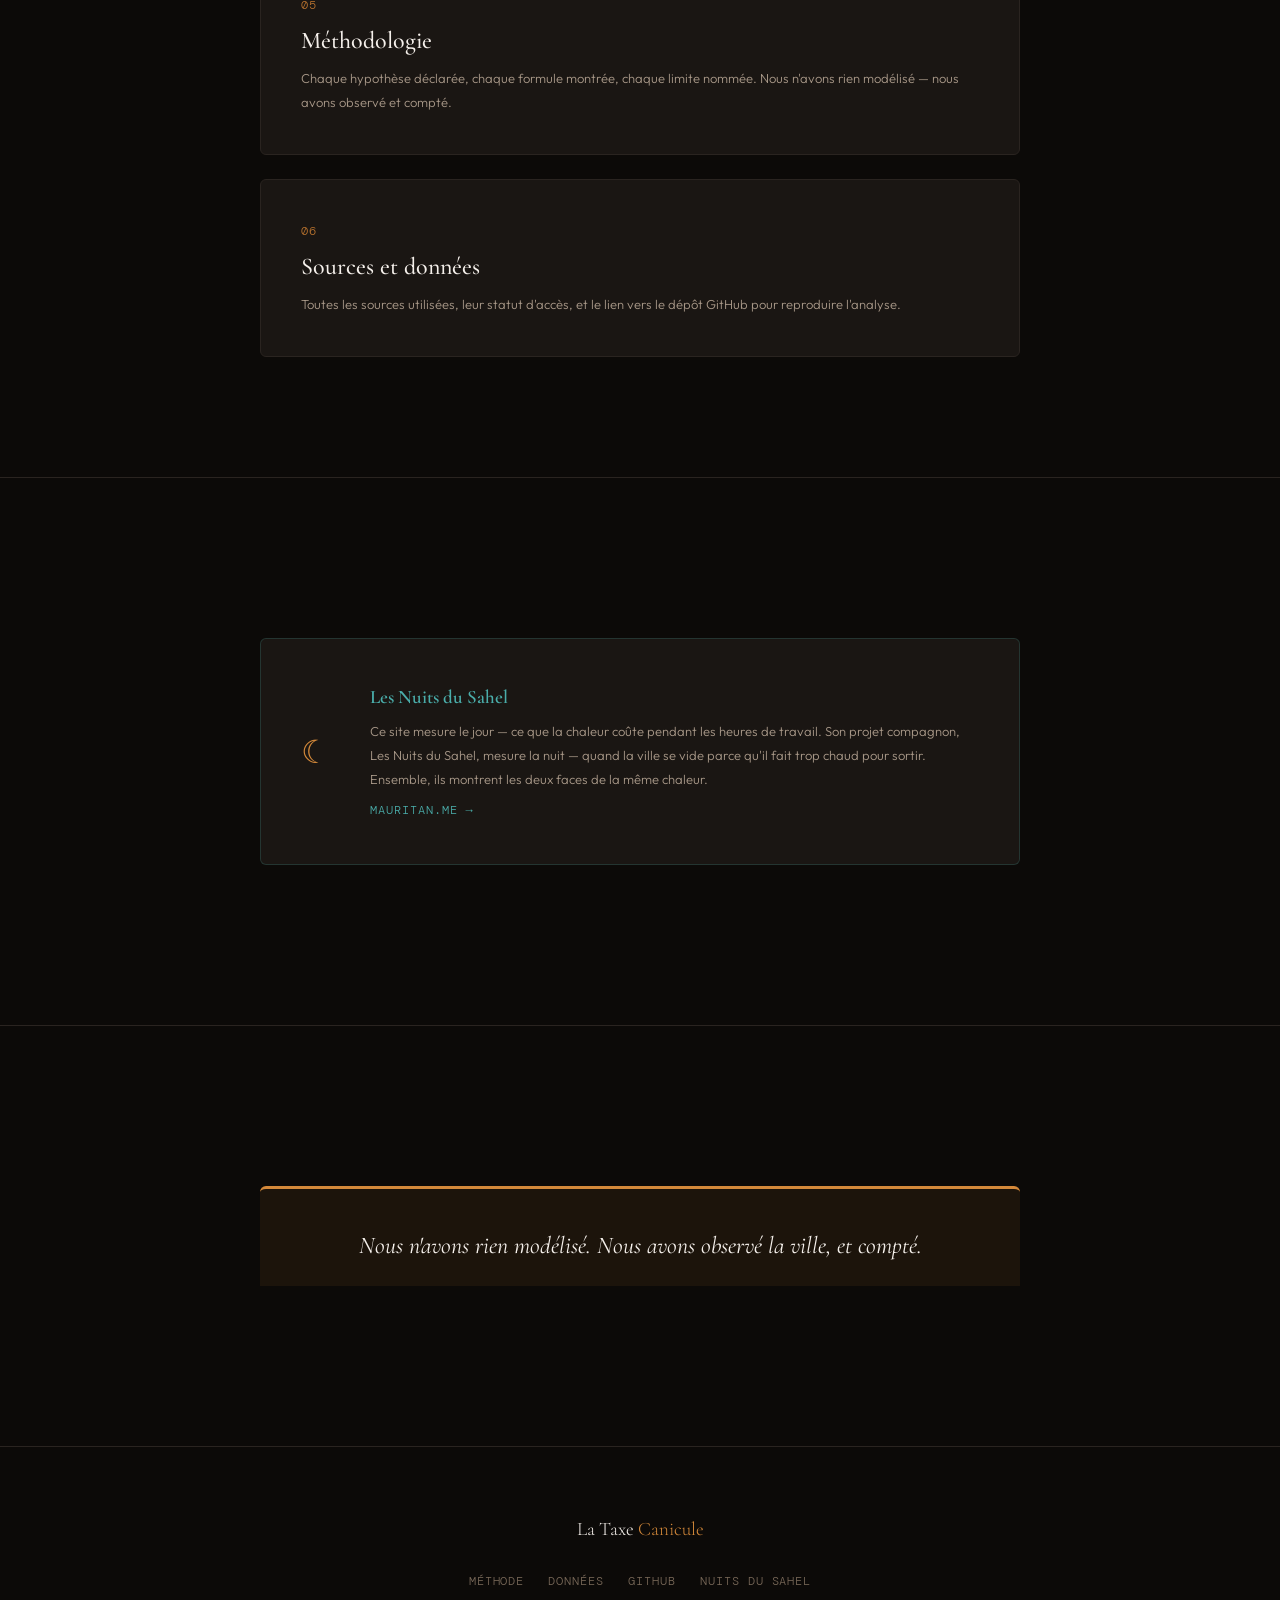
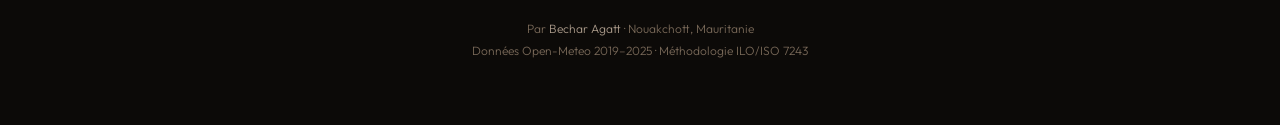
==== commit 88253839: "rebuild: new CSS system, full content rewrite, EN mirror complete - Rebuilt style.css from scratch: " ====
--- a/site/index.html
+++ b/site/index.html
@@ -3,950 +3,213 @@
 <head>
   <meta charset="UTF-8">
   <meta name="viewport" content="width=device-width, initial-scale=1.0">
-  <meta name="theme-color" content="#0A0D14">
-  <title>La Taxe Canicule — Nouakchott</title>
-  <link rel="preconnect" href="https://fonts.googleapis.com">
-  <link href="https://fonts.googleapis.com/css2?family=Cormorant+Garamond:ital,wght@0,300;0,600;0,700;1,300;1,400&family=DM+Mono:wght@300;400&display=swap" rel="stylesheet">
-  <style>
-    :root {
-      --bg:          #0A0D14;
-      --bg-raised:   #0F1420;
-      --bg-card:     #131824;
-      --border:      #1E2535;
-
-      --text:        #D8E0F0;
-      --text-mid:    #7A8AAA;
-      --text-dim:    #3A4A6A;
-
-      --amber:       #D4893A;
-      --amber-glow:  rgba(212, 137, 58, 0.15);
-      --amber-dim:   rgba(212, 137, 58, 0.06);
-      --amber-muted: #7A4A1A;
-    }
-
-    *, *::before, *::after { box-sizing: border-box; margin: 0; padding: 0; }
-    html { scroll-behavior: smooth; }
-
-    body {
-      background: var(--bg);
-      color: var(--text);
-      font-family: 'Cormorant Garamond', Georgia, serif;
-      font-weight: 300;
-      line-height: 1.75;
-      font-size: 18px;
-      -webkit-font-smoothing: antialiased;
-    }
-
-    /* ── Navigation ─────────────────────────────────────────── */
-    nav {
-      position: fixed;
-      top: 0; left: 0; right: 0;
-      background: rgba(10, 13, 20, 0.9);
-      backdrop-filter: blur(12px);
-      -webkit-backdrop-filter: blur(12px);
-      border-bottom: 1px solid var(--border);
-      z-index: 100;
-      padding: 0 1.5rem;
-      display: flex;
-      align-items: center;
-      justify-content: space-between;
-      height: 52px;
-    }
-
-    .nav-title {
-      font-family: 'Cormorant Garamond', serif;
-      font-size: 15px;
-      font-weight: 600;
-      letter-spacing: 0.04em;
-      color: var(--text);
-      text-decoration: none;
-      white-space: nowrap;
-    }
-
-    .nav-title span { color: var(--amber); }
-
-    .nav-links {
-      display: flex;
-      gap: 1.8rem;
-      list-style: none;
-    }
-
-    .nav-links a {
-      font-family: 'DM Mono', monospace;
-      font-size: 10px;
-      letter-spacing: 0.1em;
-      text-transform: uppercase;
-      color: var(--text-mid);
-      text-decoration: none;
-      transition: color 0.2s;
-    }
-
-    .nav-links a:hover { color: var(--amber); }
-
-    .nav-lang {
-      font-family: 'DM Mono', monospace;
-      font-size: 10px;
-      letter-spacing: 0.12em;
-      text-transform: uppercase;
-      color: var(--text-dim);
-      text-decoration: none;
-      border: 1px solid var(--border);
-      padding: 4px 10px;
-      transition: all 0.2s;
-      white-space: nowrap;
-    }
-
-    .nav-lang:hover {
-      color: var(--amber);
-      border-color: var(--amber-muted);
-    }
-
-    /* ── Hero ───────────────────────────────────────────────── */
-    .hero {
-      min-height: 100vh;
-      display: flex;
-      flex-direction: column;
-      justify-content: center;
-      padding: 7rem 1.5rem 4rem;
-      max-width: 900px;
-      margin: 0 auto;
-      position: relative;
-    }
-
-    .hero::before {
-      content: '';
-      position: absolute;
-      top: 25%;
-      left: -5%;
-      width: 60vw;
-      height: 60vw;
-      max-width: 500px;
-      max-height: 500px;
-      background: radial-gradient(ellipse, rgba(212, 137, 58, 0.07) 0%, transparent 70%);
-      pointer-events: none;
-      z-index: 0;
-    }
-
-    .hero > * { position: relative; z-index: 1; }
-
-    .hero-author {
-      font-family: 'DM Mono', monospace;
-      font-size: 10px;
-      letter-spacing: 0.16em;
-      text-transform: uppercase;
-      margin-bottom: 0.6rem;
-    }
-
-    .hero-author a {
-      color: var(--text-mid);
-      text-decoration: none;
-      border-bottom: 1px solid var(--text-dim);
-      padding-bottom: 1px;
-      transition: color 0.2s, border-color 0.2s;
-    }
-
-    .hero-author a:hover {
-      color: var(--amber);
-      border-color: var(--amber);
-    }
-
-    .hero-eyebrow {
-      font-family: 'DM Mono', monospace;
-      font-size: 10px;
-      letter-spacing: 0.16em;
-      text-transform: uppercase;
-      color: var(--amber);
-      margin-bottom: 1.8rem;
-      opacity: 0.8;
-    }
-
-    .hero-title {
-      font-family: 'Cormorant Garamond', serif;
-      font-size: clamp(2.6rem, 8vw, 5.5rem);
-      font-weight: 700;
-      line-height: 1.0;
-      letter-spacing: -0.01em;
-      color: var(--text);
-      margin-bottom: 1rem;
-    }
-
-    .hero-subtitle {
-      font-family: 'Cormorant Garamond', serif;
-      font-size: clamp(0.95rem, 2.5vw, 1.2rem);
-      font-style: italic;
-      color: var(--text-mid);
-      margin-bottom: 3rem;
-      font-weight: 300;
-    }
-
-    .hero-number-wrap {
-      margin-bottom: 0.8rem;
-      display: flex;
-      align-items: baseline;
-      gap: 0.3rem;
-    }
-
-    .hero-number {
-      font-family: 'Cormorant Garamond', serif;
-      font-size: clamp(5rem, 20vw, 11rem);
-      font-weight: 700;
-      color: var(--amber);
-      line-height: 0.9;
-      letter-spacing: -0.03em;
-      text-shadow: 0 0 80px rgba(212, 137, 58, 0.25);
-    }
-
-    .hero-number-pct {
-      font-family: 'Cormorant Garamond', serif;
-      font-size: clamp(1.8rem, 6vw, 4rem);
-      font-weight: 300;
-      color: var(--amber);
-      opacity: 0.6;
-    }
-
-    .hero-number-label {
-      font-family: 'DM Mono', monospace;
-      font-size: 9px;
-      letter-spacing: 0.1em;
-      text-transform: uppercase;
-      color: var(--text-dim);
-      margin-bottom: 2.5rem;
-      line-height: 1.6;
-    }
-
-    .hero-body {
-      max-width: 560px;
-      margin-bottom: 2rem;
-      color: var(--text-mid);
-      font-size: clamp(1rem, 2.5vw, 1.1rem);
-      line-height: 1.8;
-    }
-
-    .hero-body strong {
-      color: var(--text);
-      font-weight: 600;
-    }
-
-    .hero-rule {
-      width: 36px;
-      height: 1px;
-      background: var(--amber);
-      opacity: 0.4;
-      margin-bottom: 1.4rem;
-    }
-
-    .hero-method {
-      font-family: 'Cormorant Garamond', serif;
-      font-size: clamp(0.9rem, 2vw, 1rem);
-      color: var(--text-dim);
-      font-style: italic;
-      max-width: 480px;
-      line-height: 1.7;
-    }
-
-    /* ── Stats strip ────────────────────────────────────────── */
-    .stats {
-      background: var(--bg-raised);
-      border-top: 1px solid var(--border);
-      border-bottom: 1px solid var(--border);
-      padding: 2.5rem 1.5rem;
-    }
-
-    .stats-inner {
-      max-width: 900px;
-      margin: 0 auto;
-      display: grid;
-      grid-template-columns: repeat(3, 1fr);
-      gap: 0;
-    }
-
-    .stat-item {
-      text-align: center;
-      padding: 0.5rem 1rem;
-      border-right: 1px solid var(--border);
-    }
-
-    .stat-item:last-child { border-right: none; }
-
-    .stat-number {
-      font-family: 'Cormorant Garamond', serif;
-      font-size: clamp(1.6rem, 5vw, 2.8rem);
-      font-weight: 700;
-      color: var(--text);
-      line-height: 1;
-      display: block;
-      margin-bottom: 0.4rem;
-    }
-
-    .stat-number span { color: var(--amber); }
-
-    .stat-label-fr {
-      font-family: 'DM Mono', monospace;
-      font-size: 9px;
-      letter-spacing: 0.06em;
-      text-transform: uppercase;
-      color: var(--text-mid);
-      display: block;
-      line-height: 1.5;
-    }
-
-    .stat-label-en {
-      font-family: 'DM Mono', monospace;
-      font-size: 8px;
-      letter-spacing: 0.04em;
-      color: var(--text-dim);
-      display: block;
-      margin-top: 2px;
-      line-height: 1.4;
-    }
-
-    /* ── Sections ───────────────────────────────────────────── */
-    .section {
-      max-width: 900px;
-      margin: 0 auto;
-      padding: 4rem 1.5rem;
-    }
-
-    .section-number {
-      font-family: 'DM Mono', monospace;
-      font-size: 10px;
-      letter-spacing: 0.14em;
-      text-transform: uppercase;
-      color: var(--amber);
-      opacity: 0.7;
-      margin-bottom: 0.5rem;
-    }
-
-    .section-title {
-      font-family: 'Cormorant Garamond', serif;
-      font-size: clamp(1.5rem, 5vw, 2.4rem);
-      font-weight: 700;
-      margin-bottom: 0.3rem;
-      line-height: 1.15;
-      color: var(--text);
-    }
-
-    .section-subtitle {
-      font-family: 'Cormorant Garamond', serif;
-      font-style: italic;
-      color: var(--text-mid);
-      margin-bottom: 2rem;
-      font-size: clamp(0.9rem, 2vw, 1.05rem);
-      font-weight: 300;
-    }
-
-    .section p {
-      color: var(--text-mid);
-      margin-bottom: 1.2rem;
-      max-width: 620px;
-      font-size: clamp(0.95rem, 2vw, 1.05rem);
-      line-height: 1.8;
-    }
-
-    .section p strong {
-      color: var(--text);
-      font-weight: 600;
-    }
-
-    /* ── Charts ─────────────────────────────────────────────── */
-    .chart-wrap {
-      margin: 2.5rem 0;
-      border: 1px solid var(--border);
-      overflow: hidden;
-      background: var(--bg-card);
-      position: relative;
-    }
-
-    .chart-wrap::before {
-      content: '';
-      position: absolute;
-      top: 0; left: 0; right: 0;
-      height: 1px;
-      background: linear-gradient(90deg, transparent, var(--amber), transparent);
-      opacity: 0.3;
-      z-index: 1;
-    }
-
-    .chart-wrap img {
-      width: 100%;
-      display: block;
-      filter: brightness(0.88) saturate(0.9);
-      mix-blend-mode: lighten;
-    }
-
-    .chart-caption {
-      font-family: 'DM Mono', monospace;
-      font-size: 9px;
-      letter-spacing: 0.05em;
-      color: var(--text-dim);
-      padding: 0.7rem 1rem;
-      border-top: 1px solid var(--border);
-      line-height: 1.6;
-    }
-
-    /* ── Insight ────────────────────────────────────────────── */
-    .insight {
-      background: var(--amber-dim);
-      border: 1px solid var(--border);
-      border-left: 2px solid var(--amber);
-      padding: 1.4rem 1.6rem;
-      margin: 2rem 0;
-      max-width: 640px;
-    }
-
-    .insight p {
-      margin: 0 0 0.5rem;
-      font-size: clamp(0.95rem, 2vw, 1.05rem);
-      color: var(--text);
-    }
-
-    .insight p:last-child { margin-bottom: 0; }
-
-    .insight p.en {
-      color: var(--text-dim);
-      font-size: 0.88rem;
-      font-style: italic;
-    }
-
-    /* ── Findings ───────────────────────────────────────────── */
-    .findings {
-      list-style: none;
-      margin: 2rem 0;
-      max-width: 640px;
-    }
-
-    .findings li {
-      padding: 0.9rem 0;
-      border-bottom: 1px solid var(--border);
-      display: flex;
-      justify-content: space-between;
-      align-items: baseline;
-      gap: 1rem;
-      flex-wrap: wrap;
-    }
-
-    .findings li:last-child { border-bottom: none; }
-
-    .finding-label {
-      color: var(--text-mid);
-      font-size: clamp(0.82rem, 2vw, 0.95rem);
-    }
-
-    .finding-value {
-      font-family: 'Cormorant Garamond', serif;
-      font-weight: 700;
-      color: var(--amber);
-      font-size: clamp(1rem, 2.5vw, 1.1rem);
-      white-space: nowrap;
-    }
-
-    /* ── Separator ──────────────────────────────────────────── */
-    .sep {
-      border: none;
-      border-top: 1px solid var(--border);
-      max-width: 900px;
-      margin: 0 auto;
-    }
-
-    /* ── Footer ─────────────────────────────────────────────── */
-    footer {
-      border-top: 1px solid var(--border);
-      padding: 3rem 1.5rem;
-      max-width: 900px;
-      margin: 0 auto;
-    }
-
-    .footer-method {
-      font-family: 'Cormorant Garamond', serif;
-      font-size: clamp(0.9rem, 2vw, 1rem);
-      color: var(--text-dim);
-      font-style: italic;
-      margin-bottom: 2rem;
-      border-left: 2px solid var(--amber-muted);
-      padding-left: 1.2rem;
-      line-height: 1.7;
-      max-width: 520px;
-    }
-
-    .footer-links {
-      display: flex;
-      gap: 2rem;
-      flex-wrap: wrap;
-      margin-bottom: 2rem;
-    }
-
-    .footer-links a {
-      font-family: 'DM Mono', monospace;
-      font-size: 10px;
-      letter-spacing: 0.1em;
-      text-transform: uppercase;
-      color: var(--text-mid);
-      text-decoration: none;
-      transition: color 0.2s;
-    }
-
-    .footer-links a:hover { color: var(--amber); }
-
-    .footer-author {
-      font-family: 'DM Mono', monospace;
-      font-size: 10px;
-      letter-spacing: 0.04em;
-      color: var(--text-dim);
-      line-height: 2;
-    }
-
-    /* ── Entrance animation ─────────────────────────────────── */
-    @keyframes fadeUp {
-      from { opacity: 0; transform: translateY(18px); }
-      to   { opacity: 1; transform: translateY(0); }
-    }
-
-    .hero > * { animation: fadeUp 0.8s cubic-bezier(0.16, 1, 0.3, 1) both; }
-    .hero > *:nth-child(1) { animation-delay: 0.00s; }
-    .hero > *:nth-child(2) { animation-delay: 0.08s; }
-    .hero > *:nth-child(3) { animation-delay: 0.16s; }
-    .hero > *:nth-child(4) { animation-delay: 0.22s; }
-    .hero > *:nth-child(5) { animation-delay: 0.28s; }
-    .hero > *:nth-child(6) { animation-delay: 0.34s; }
-    .hero > *:nth-child(7) { animation-delay: 0.40s; }
-    .hero > *:nth-child(8) { animation-delay: 0.46s; }
-    .hero > *:nth-child(9) { animation-delay: 0.52s; }
-
-    /* ── Mobile ─────────────────────────────────────────────── */
-    @media (max-width: 640px) {
-      .nav-links { display: none; }
-
-      .stats-inner {
-        grid-template-columns: 1fr;
-      }
-
-      .stat-item {
-        border-right: none;
-        border-bottom: 1px solid var(--border);
-        padding: 1.2rem 0;
-        text-align: left;
-        display: flex;
-        align-items: baseline;
-        gap: 1rem;
-        flex-wrap: wrap;
-      }
-
-      .stat-item:last-child { border-bottom: none; }
-
-      .stat-number { font-size: 2rem; }
-
-      .stat-label-fr, .stat-label-en {
-        font-size: 9px;
-        text-align: left;
-      }
-
-      .findings li { flex-direction: column; gap: 0.2rem; }
-
-      .finding-value { font-size: 1.2rem; }
-
-      .chart-caption { font-size: 9px; }
-    }
-
-    /* ── Tablet ─────────────────────────────────────────────── */
-    @media (min-width: 641px) and (max-width: 900px) {
-      .nav-links { gap: 1.2rem; }
-      .nav-links a { font-size: 9px; }
-    }
-  
-    /* ── Mobile hamburger ───────────────────────────────────── */
-    .nav-burger {
-      display: none;
-      flex-direction: column;
-      justify-content: center;
-      gap: 5px;
-      width: 32px; height: 32px;
-      background: none; border: none;
-      cursor: pointer; padding: 4px;
-      z-index: 201; flex-shrink: 0;
-    }
-
-    .nav-burger span {
-      display: block;
-      width: 100%; height: 1px;
-      background: var(--text-mid);
-      transition: all .25s cubic-bezier(.16,1,.3,1);
-      transform-origin: center;
-    }
-
-    .nav-burger.open span:nth-child(1) { transform: translateY(6px) rotate(45deg); background: var(--amber); }
-    .nav-burger.open span:nth-child(2) { opacity: 0; transform: scaleX(0); }
-    .nav-burger.open span:nth-child(3) { transform: translateY(-6px) rotate(-45deg); background: var(--amber); }
-
-    .nav-drawer {
-      display: none;
-      position: fixed;
-      top: 52px; left: 0; right: 0;
-      background: rgba(10, 13, 20, 0.98);
-      backdrop-filter: blur(16px);
-      -webkit-backdrop-filter: blur(16px);
-      border-bottom: 1px solid var(--border);
-      z-index: 199;
-      padding: 1.5rem;
-      transform: translateY(-8px);
-      opacity: 0;
-      transition: all .25s cubic-bezier(.16,1,.3,1);
-      pointer-events: none;
-    }
-
-    .nav-drawer.open {
-      opacity: 1;
-      transform: translateY(0);
-      pointer-events: all;
-    }
-
-    .nav-drawer ul { list-style: none; margin-bottom: 1.2rem; }
-    .nav-drawer ul li { border-bottom: 1px solid var(--border); }
-    .nav-drawer ul li:last-child { border-bottom: none; }
-
-    .nav-drawer ul a {
-      font-family: 'DM Mono', monospace;
-      font-size: 11px; letter-spacing: .12em;
-      text-transform: uppercase;
-      color: var(--text-mid); text-decoration: none;
-      display: block; padding: 1rem 0;
-      transition: color .2s;
-    }
-
-    .nav-drawer ul a:hover,
-    .nav-drawer ul a.active { color: var(--amber); }
-
-    .nav-drawer-lang {
-      font-family: 'DM Mono', monospace;
-      font-size: 10px; letter-spacing: .12em;
-      text-transform: uppercase;
-      color: var(--text-dim); text-decoration: none;
-      border: 1px solid var(--border);
-      padding: 6px 14px; display: inline-block;
-      transition: all .2s;
-    }
-
-    .nav-drawer-lang:hover { color: var(--amber); border-color: var(--amber-muted); }
-
-    
-    @media (max-width: 640px) {
-      .nav-burger { display: flex; }
-      .nav-drawer { display: block; }
-      .nav-lang   { display: none; }
-    }
-  </style>
+  <title>La Taxe Canicule — Nouakchott perd 20% de son potentiel économique</title>
+  <meta name="description" content="La chaleur coûte 73 millions de dollars par an à Nouakchott. Nous avons compté.">
+  <link rel="stylesheet" href="style.css">
 </head>
 <body>
-
-<!-- ── Navigation ──────────────────────────────────────────── -->
-<nav>
-  <a class="nav-title" href="index.html">La Taxe <span>Canicule</span></a>
-  <ul class="nav-links">
-    <li><a href="curve.html">La Courbe</a></li>
-    <li><a href="compression.html">Compression</a></li>
-    <li><a href="premium.html">Prime AC</a></li>
-    <li><a href="shadow.html">Production</a></li>
-    <li><a href="methodology.html">Méthode</a></li>
-    <li><a href="data.html">Données</a></li>
-  </ul>
-  <a class="nav-lang" href="en/index.html">EN</a>
-<button class="nav-burger" id="nav-burger" aria-label="Menu">
-    <span></span><span></span><span></span>
-  </button>
-<button class="nav-burger" id="nav-burger" aria-label="Menu">
-    <span></span><span></span><span></span>
-  </button>
-</nav>
-<div class="nav-drawer" id="nav-drawer">
-<ul>
-  <li><a href="curve.html">La Courbe</a></li>
-  <li><a href="compression.html">Compression</a></li>
-  <li><a href="premium.html">Prime AC</a></li>
-  <li><a href="shadow.html">Production</a></li>
-  <li><a href="methodology.html">Methode</a></li>
-  <li><a href="data.html">Donnees</a></li>
-</ul>
-<a class="nav-drawer-lang" href="en/index.html">EN &rarr;</a>
-</div>
-
-
-<!-- ── Hero ─────────────────────────────────────────────────── -->
-<section class="hero">
-
-  <p class="hero-author">
-    <a href="https://github.com/agattbechar" target="_blank" rel="noopener">Bechar Agatt</a>
-  </p>
-
-  <p class="hero-eyebrow">Nouakchott, Mauritanie — 2019–2025</p>
-
-  <h1 class="hero-title">La Taxe Canicule</h1>
-
-  <p class="hero-subtitle">
-    Ce que Nouakchott paie chaque été, en heures et en ouguiyas.<br>
-    <em>What Nouakchott pays every summer, in hours and ouguiyas.</em>
-  </p>
-
-  <div class="hero-number-wrap">
-    <span class="hero-number">80</span>
-    <span class="hero-number-pct">%</span>
-  </div>
-
-  <p class="hero-number-label">
-    de potentiel — c'est ce que produit la ville<br>
-    of potential — that is what the city produces
-  </p>
-
-  <p class="hero-body">
-    Chaque année, la chaleur efface <strong>20% de la capacité de travail</strong>
-    de Nouakchott. Un travailleur extérieur perd <strong>730 heures</strong> —
-    soit <strong>41% de son salaire minimum annuel</strong>.
-    Ce n'est pas une estimation optimiste. C'est la borne inférieure.
-  </p>
-
-  <div class="hero-rule"></div>
-
-  <p class="hero-method">
-    « Nous n'avons rien modélisé. Nous avons observé la ville, et compté. »<br>
-    <em>We didn't model anything. We watched the city, and we counted.</em>
-  </p>
-
-</section>
-
-<!-- ── Stats ─────────────────────────────────────────────────── -->
-<div class="stats">
-  <div class="stats-inner">
-    <div class="stat-item">
-      <span class="stat-number"><span>730</span>h</span>
-      <span class="stat-label-fr">perdues par travailleur / an</span>
-      <span class="stat-label-en">lost per outdoor worker / year</span>
+  <nav class="site-nav">
+    <div class="nav-inner">
+      <a href="/" class="nav-brand">La Taxe <span>Canicule</span></a>
+      <ul class="nav-links">
+        <li><a href="/" class="active">Accueil</a></li>
+        <li><a href="curve.html">Courbe</a></li>
+        <li><a href="compression.html">Compression</a></li>
+        <li><a href="premium.html">Climatisation</a></li>
+        <li><a href="shadow.html">Synthèse</a></li>
+        <li><a href="methodology.html">Méthode</a></li>
+        <li><a href="data.html">Données</a></li>
+        <li><span class="lang-switch"><a href="/" class="active">FR</a> / <a href="en/">EN</a></span></li>
+        <li><a href="https://mauritan.me" class="nav-companion">Nuits du Sahel ↗</a></li>
+      </ul>
+      <button class="nav-toggle" aria-label="Menu">
+        <span></span><span></span><span></span>
+      </button>
     </div>
-    <div class="stat-item">
-      <span class="stat-number"><span>41</span>%</span>
-      <span class="stat-label-fr">du salaire minimum annuel</span>
-      <span class="stat-label-en">of annual minimum wage, gone</span>
+  </nav>
+
+  <main class="page-body">
+
+    <!-- Hero -->
+    <section class="hero">
+      <p class="hero-label fade-up">Nouakchott, Mauritanie — 2019–2025</p>
+      <div class="hero-number fade-up fade-up-d1">80<span class="hero-number-suffix">%</span></div>
+      <h1 class="hero-headline fade-up fade-up-d2">Nouakchott ne fonctionne qu'à 80% de son potentiel. La chaleur prend le reste.</h1>
+      <p class="hero-body fade-up fade-up-d3">Chaque année, la température coûte à la ville 73 millions de dollars — en heures de travail perdues et en factures d'électricité. Ce n'est pas une projection. C'est un constat.</p>
+    </section>
+
+    <!-- What is this -->
+    <section class="section">
+      <div class="section-narrow reveal">
+        <p class="section-label">La taxe canicule</p>
+        <h2>Ce que la chaleur coûte réellement</h2>
+        <p>Il y a un coût que personne ne facture mais que tout le monde paie. À Nouakchott, quand le thermomètre dépasse 33°C — ce qui arrive la majorité de l'année — le corps humain ralentit. Ce n'est pas une question de volonté. C'est de la physiologie. L'Organisation Internationale du Travail a quantifié ce phénomène : au-delà de certains seuils de température, la capacité de travail chute de manière mesurable et prévisible.</p>
+        <p>Nous avons appliqué cette courbe à Nouakchott. Heure par heure, mois par mois, sur six ans de données météorologiques. Et nous avons compté ce que la ville perd — en revenus pour les travailleurs exposés, et en électricité pour ceux qui peuvent se payer la climatisation.</p>
+        <p>Le résultat : <strong>Nouakchott tourne à 80% de ce qu'elle pourrait produire.</strong> Les 20% restants, c'est la taxe canicule. Personne ne l'a votée, mais tout le monde la paie.</p>
+      </div>
+    </section>
+
+    <!-- Key numbers -->
+    <section class="section">
+      <div class="section-wide reveal">
+        <p class="section-label">Les chiffres</p>
+        <h2>Six ans de chaleur, comptés</h2>
+        <p class="lead">Deux composantes indépendantes, pas de double comptage. Les heures perdues touchent ceux qui travaillent à l'extérieur. La facture d'électricité touche ceux qui ont la climatisation. Ce ne sont pas les mêmes personnes.</p>
+
+        <div class="stat-grid">
+          <div class="stat-card highlight">
+            <span class="label">Production effective</span>
+            <div class="value">80<span class="value-unit">%</span></div>
+            <span class="note">Du potentiel théorique</span>
+          </div>
+          <div class="stat-card">
+            <span class="label">Compression annuelle</span>
+            <div class="value">20<span class="value-unit">%</span></div>
+            <span class="note">De la capacité perdue</span>
+          </div>
+          <div class="stat-card">
+            <span class="label">Pire mois</span>
+            <div class="value">Octobre</div>
+            <span class="note">37.8% de perte — pas juillet</span>
+          </div>
+          <div class="stat-card">
+            <span class="label">Heures perdues / travailleur</span>
+            <div class="value">730<span class="value-unit"> h/an</span></div>
+            <span class="note">Sur 2 600 h travaillées</span>
+          </div>
+        </div>
+
+        <div class="stat-grid mt-md">
+          <div class="stat-card">
+            <span class="label">Coût par travailleur</span>
+            <div class="value">14 742<span class="value-unit"> MRU</span></div>
+            <span class="note">41% du SMIG annuel · scénario central</span>
+          </div>
+          <div class="stat-card">
+            <span class="label">Perte de revenus urbaine</span>
+            <div class="value">1 769<span class="value-unit"> M MRU</span></div>
+            <span class="note">≈ $49M USD · 120 000 travailleurs</span>
+          </div>
+          <div class="stat-card">
+            <span class="label">Surprime climatisation</span>
+            <div class="value">869<span class="value-unit"> M MRU</span></div>
+            <span class="note">≈ $24M USD · 1 local sur 3 équipé</span>
+          </div>
+          <div class="stat-card highlight">
+            <span class="label">Taxe canicule totale</span>
+            <div class="value">2 638<span class="value-unit"> M MRU</span></div>
+            <span class="note">≈ $73M USD / an</span>
+          </div>
+        </div>
+      </div>
+    </section>
+
+    <!-- October finding -->
+    <section class="section">
+      <div class="section-narrow reveal">
+        <p class="section-label">Le résultat le plus net</p>
+        <h2>Octobre, pas juillet</h2>
+        <p>Tout le monde à Nouakchott sait que les mois les plus durs ne sont pas ceux qu'on imagine depuis l'étranger. Juillet a l'harmattan — un vent sec qui, malgré la chaleur, apporte un répit relatif. Octobre n'a rien de tout ça. Octobre, c'est la chaleur humide sans soulagement, les nuits qui ne refroidissent pas, l'air qui reste lourd du matin au soir.</p>
+        <p>Les données confirment ce que les Nouakchottois savent depuis toujours : <strong>octobre est le pire mois, avec 37.8% de capacité perdue.</strong> Janvier, le plus clément, ne perd que 9%. L'écart entre les deux est un gouffre — c'est là que se joue la productivité de la ville.</p>
+      </div>
+    </section>
+
+    <!-- Pullquote -->
+    <section class="section">
+      <div class="section-narrow reveal">
+        <div class="pullquote">
+          <p>La climatisation à Nouakchott, c'est pas du confort. C'est un marqueur de classe. Ceux qui peuvent se la payer continuent à travailler. Ceux qui ne peuvent pas, s'arrêtent.</p>
+        </div>
+        <p class="mt-md">Cette observation ne vient pas d'un rapport. Elle vient de la rue. La climatisation divise Nouakchott en deux économies : celle qui tourne toute l'année, et celle qui s'arrête quand il fait trop chaud. La surprime AC — ces 869 millions de MRU — ce n'est pas un luxe. C'est le prix que paient ceux qui peuvent se permettre de ne pas s'arrêter.</p>
+      </div>
+    </section>
+
+    <!-- Section previews -->
+    <section class="section">
+      <div class="section-narrow reveal">
+        <p class="section-label">Explorer l'analyse</p>
+        <h2>Comment nous avons compté</h2>
+        <p class="lead">Chaque section détaille un aspect de l'analyse. Les données, la méthode, les hypothèses — tout est ouvert.</p>
+
+        <a href="curve.html" class="section-preview">
+          <div class="preview-number">01</div>
+          <h3>La courbe ILO/ISO</h3>
+          <p>Comment la température réduit la capacité de travail. La courbe de référence, appliquée aux températures de Nouakchott heure par heure.</p>
+        </a>
+
+        <a href="compression.html" class="section-preview">
+          <div class="preview-number">02</div>
+          <h3>730 heures perdues</h3>
+          <p>Ce que signifie perdre 730 heures par an pour un travailleur exposé. Le détail mensuel, les scénarios de salaire, le coût humain.</p>
+        </a>
+
+        <a href="premium.html" class="section-preview">
+          <div class="preview-number">03</div>
+          <h3>La surprime climatisation</h3>
+          <p>La climatisation comme marqueur de classe. D'où vient le chiffre de 94 296 locaux, combien sont climatisés, ce que ça coûte en électricité.</p>
+        </a>
+
+        <a href="shadow.html" class="section-preview">
+          <div class="preview-number">04</div>
+          <h3>L'équation complète</h3>
+          <p>La synthèse. Revenus perdus + surprime AC = la taxe canicule. Ce que Nouakchott perd chaque année, et ce que ça signifie.</p>
+        </a>
+
+        <a href="methodology.html" class="section-preview">
+          <div class="preview-number">05</div>
+          <h3>Méthodologie</h3>
+          <p>Chaque hypothèse déclarée, chaque formule montrée, chaque limite nommée. Nous n'avons rien modélisé — nous avons observé et compté.</p>
+        </a>
+
+        <a href="data.html" class="section-preview">
+          <div class="preview-number">06</div>
+          <h3>Sources et données</h3>
+          <p>Toutes les sources utilisées, leur statut d'accès, et le lien vers le dépôt GitHub pour reproduire l'analyse.</p>
+        </a>
+      </div>
+    </section>
+
+    <!-- Companion -->
+    <section class="section">
+      <div class="section-narrow reveal">
+        <a href="https://mauritan.me" class="companion">
+          <div class="companion-icon">☾</div>
+          <div class="companion-text">
+            <h4>Les Nuits du Sahel</h4>
+            <p>Ce site mesure le jour — ce que la chaleur coûte pendant les heures de travail. Son projet compagnon, Les Nuits du Sahel, mesure la nuit — quand la ville se vide parce qu'il fait trop chaud pour sortir. Ensemble, ils montrent les deux faces de la même chaleur.</p>
+            <span class="companion-link">mauritan.me →</span>
+          </div>
+        </a>
+      </div>
+    </section>
+
+    <!-- Closing -->
+    <section class="section">
+      <div class="section-narrow reveal text-center">
+        <div class="pullquote" style="text-align: center; border-left: none; border-top: 3px solid var(--amber); border-radius: 6px 6px 0 0; padding-top: var(--space-lg);">
+          <p>Nous n'avons rien modélisé. Nous avons observé la ville, et compté.</p>
+        </div>
+      </div>
+    </section>
+
+  </main>
+
+  <footer class="site-footer">
+    <div class="footer-inner">
+      <div class="footer-brand">La Taxe <span>Canicule</span></div>
+      <ul class="footer-links">
+        <li><a href="methodology.html">Méthode</a></li>
+        <li><a href="data.html">Données</a></li>
+        <li><a href="https://github.com/agattbechar/nkc-heat-tax">GitHub</a></li>
+        <li><a href="https://mauritan.me">Nuits du Sahel</a></li>
+      </ul>
+      <p class="footer-meta">
+        Par <a href="https://github.com/agattbechar">Bechar Agatt</a> · Nouakchott, Mauritanie<br>
+        Données Open-Meteo 2019–2025 · Méthodologie ILO/ISO 7243
+      </p>
     </div>
-    <div class="stat-item">
-      <span class="stat-number"><span>73</span>M$</span>
-      <span class="stat-label-fr">taxe thermique totale / an</span>
-      <span class="stat-label-en">total heat tax / year</span>
-    </div>
-  </div>
-</div>
-
-<!-- ── Section 1 ─────────────────────────────────────────────── -->
-<section class="section">
-  <p class="section-number">01 — La Courbe / The Curve</p>
-  <h2 class="section-title">À 34°C, un travailleur tourne à 50%.</h2>
-  <p class="section-subtitle">At 34°C, a worker runs at 50%.</p>
-
-  <p>
-    Cette courbe vient de l'OIT et de la norme ISO 7243. Nous ne l'avons
-    pas construite. Nous l'avons appliquée à six ans de données horaires
-    de température à Nouakchott.
-  </p>
-
-  <div class="chart-wrap">
-    <img src="assets/charts/activity_curve.png" alt="Courbe de capacité de travail par température">
-    <p class="chart-caption">
-      Capacité de travail (%) par température — OIT (2019) + ISO 7243:2017, intensité modérée.
-      Vendeurs de marché, maçons, dockers. / Work capacity by temperature — moderate intensity.
-    </p>
-  </div>
-
-  <div class="insight">
-    <p>Le mois le plus dur n'est pas juillet. C'est octobre — 37,8% de compression.</p>
-    <p>Le harmattan modère juillet. Octobre n'a pas cette excuse.</p>
-    <p class="en">The hardest month is not July. It is October — 37.8% compression. The harmattan moderates July. October has no such excuse.</p>
-  </div>
-</section>
-
-<hr class="sep">
-
-<!-- ── Section 2 ─────────────────────────────────────────────── -->
-<section class="section">
-  <p class="section-number">02 — Compression / Compression Rate</p>
-  <h2 class="section-title">730 heures par an. Par travailleur.</h2>
-  <p class="section-subtitle">730 hours per year. Per worker.</p>
-
-  <p>
-    Appliquée aux températures de Nouakchott, la courbe donne
-    <strong>730 heures perdues par an</strong> pour un travailleur extérieur.
-    Au SMIG mauritanien (3 000 MRU/mois), c'est
-    <strong>14 742 MRU perdus</strong> au scénario central —
-    <strong>41% du salaire minimum annuel</strong>. C'est une borne inférieure.
-  </p>
-
-  <div class="chart-wrap">
-    <img src="assets/charts/compression.png" alt="Heures perdues par mois">
-    <p class="chart-caption">
-      Heures de travail perdues à la chaleur par mois — moyenne 2019–2025.
-      / Working hours lost to heat by month — 2019–2025 average.
-    </p>
-  </div>
-
-  <ul class="findings">
-    <li>
-      <span class="finding-label">Heures perdues / an &nbsp;·&nbsp; Hours lost / year</span>
-      <span class="finding-value">730h</span>
-    </li>
-    <li>
-      <span class="finding-label">Coût par travailleur (central)</span>
-      <span class="finding-value">14 742 MRU</span>
-    </li>
-    <li>
-      <span class="finding-label">En % du SMIG annuel &nbsp;·&nbsp; As % of annual SMIG</span>
-      <span class="finding-value">41%</span>
-    </li>
-    <li>
-      <span class="finding-label">Perte totale ville (central)</span>
-      <span class="finding-value">1 769M MRU ≈ $49M</span>
-    </li>
-    <li>
-      <span class="finding-label">Pire mois &nbsp;·&nbsp; Worst month</span>
-      <span class="finding-value">Octobre — 117h</span>
-    </li>
-  </ul>
-</section>
-
-<hr class="sep">
-
-<!-- ── Section 3 ─────────────────────────────────────────────── -->
-<section class="section">
-  <p class="section-number">03 — La Prime AC / The AC Premium</p>
-  <h2 class="section-title">La climatisation ici, c'est pas du confort.</h2>
-  <p class="section-subtitle">Here, AC is not comfort.</p>
-
-  <p>
-    À Nouakchott, la climatisation sépare ceux qui continuent à travailler
-    de ceux qui s'arrêtent. Ce n'est pas un luxe — c'est une condition de
-    survie économique dans une ville à 45°C.
-  </p>
-  <p>
-    À partir du <strong>Plan directeur urbain JICA 2018</strong>, nous estimons
-    94 296 espaces commerciaux dans la ville. Un sur trois est climatisé.
-    Au tarif SOMELEC de <strong>5,903 MRU/kWh</strong> :
-  </p>
-
-  <ul class="findings">
-    <li>
-      <span class="finding-label">Scénario conservateur — 1 sur 5</span>
-      <span class="finding-value">521M MRU ≈ $14,5M</span>
-    </li>
-    <li>
-      <span class="finding-label">Scénario central — 1 sur 3</span>
-      <span class="finding-value">869M MRU ≈ $24M</span>
-    </li>
-    <li>
-      <span class="finding-label">Scénario haut — 1 sur 2</span>
-      <span class="finding-value">1 304M MRU ≈ $36M</span>
-    </li>
-  </ul>
-
-  <div class="insight">
-    <p>869M MRU dépensés juste pour rester ouverts. Pas pour faire du bénéfice — pour survivre à l'été.</p>
-    <p class="en">869M MRU spent just to stay open. Not to profit — to survive the summer.</p>
-  </div>
-</section>
-
-<hr class="sep">
-
-<!-- ── Section 4 ─────────────────────────────────────────────── -->
-<section class="section">
-  <p class="section-number">04 — Production / Shadow Output</p>
-  <h2 class="section-title">Nouakchott tourne à 80% de son potentiel.</h2>
-  <p class="section-subtitle">Nouakchott runs at 80% of potential.</p>
-
-  <p>
-    Ce chiffre n'est pas une mesure des comptes nationaux. C'est la courbe
-    OIT/ISO appliquée à six ans de données horaires — une estimation de ce
-    que la chaleur retire à la ville, mois par mois, heure par heure.
-  </p>
-
-  <div class="chart-wrap">
-    <img src="assets/charts/shadow_output.png" alt="Production réelle vs potentielle">
-    <p class="chart-caption">
-      Production effective vs. potentielle par mois — Nouakchott 2019–2025.
-      / Actual vs. potential output by month — Nouakchott 2019–2025.
-    </p>
-  </div>
-
-  <div class="chart-wrap">
-    <img src="assets/charts/calendar.png" alt="Calendrier de compression thermique">
-    <p class="chart-caption">
-      % de capacité perdue par mois et par année — 2019–2025.
-      / % of capacity lost by month and year — 2019–2025.
-    </p>
-  </div>
-
-  <ul class="findings">
-    <li>
-      <span class="finding-label">Perte de revenus &nbsp;·&nbsp; Worker income loss</span>
-      <span class="finding-value">1 769M MRU</span>
-    </li>
-    <li>
-      <span class="finding-label">Coût de refroidissement &nbsp;·&nbsp; Cooling cost</span>
-      <span class="finding-value">869M MRU</span>
-    </li>
-    <li>
-      <span class="finding-label">Taxe thermique totale &nbsp;·&nbsp; Total heat tax</span>
-      <span class="finding-value">2 638M MRU ≈ $73M</span>
-    </li>
-  </ul>
-</section>
-
-<hr class="sep">
-
-<!-- ── Footer ────────────────────────────────────────────────── -->
-<footer>
-  <p class="footer-method">
-    « Nous n'avons rien modélisé. Nous avons observé la ville, et compté. »<br>
-    <em>We didn't model anything. We watched the city, and we counted.</em>
-  </p>
-
-  <div class="footer-links">
-    <a href="methodology.html">Méthodologie</a>
-    <a href="data.html">Données</a>
-    <a href="en/index.html">English</a>
-    <a href="https://github.com/agattbechar" target="_blank" rel="noopener">GitHub</a>
-  </div>
-
-  <p class="footer-author">
-    <a href="https://github.com/agattbechar" target="_blank" rel="noopener"
-       style="color: var(--text-mid); text-decoration: none; border-bottom: 1px solid var(--text-dim); padding-bottom: 1px;">
-      Bechar Agatt
-    </a>
-    &nbsp;·&nbsp; Nouakchott, Mauritanie &nbsp;·&nbsp; 2026<br>
-    Open-Meteo CC BY 4.0 &nbsp;·&nbsp; OIT (2019) &nbsp;·&nbsp; ISO 7243:2017
-    &nbsp;·&nbsp; JICA 2018 &nbsp;·&nbsp; SOMELEC &nbsp;·&nbsp; ILO ILOSTAT
-  </p>
-</footer>
-
-<script>
-  (function() {
-    var burger = document.getElementById('nav-burger');
-    var drawer = document.getElementById('nav-drawer');
-    if (!burger || !drawer) return;
-    burger.addEventListener('click', function() {
-      burger.classList.toggle('open');
-      drawer.classList.toggle('open');
-    });
-    drawer.querySelectorAll('a').forEach(function(link) {
-      link.addEventListener('click', function() {
-        burger.classList.remove('open');
-        drawer.classList.remove('open');
-      });
-    });
-  })();
-</script>
-<script>
-(function(){
-  var b=document.getElementById('nav-burger');
-  var d=document.getElementById('nav-drawer');
-  if(!b||!d)return;
-  b.addEventListener('click',function(){b.classList.toggle('open');d.classList.toggle('open');});
-  d.querySelectorAll('a').forEach(function(a){
-    a.addEventListener('click',function(){b.classList.remove('open');d.classList.remove('open');});
-  });
-})();
-</script>
+  </footer>
+
+  <script src="site.js"></script>
 </body>
 </html>
--- a/site/style.css
+++ b/site/style.css
@@ -0,0 +1,730 @@
+/* ============================================================
+   La Taxe Canicule — Design System
+   mauritan.site
+   Amber sibling of Les Nuits du Sahel (mauritan.me)
+   ============================================================ */
+
+@import url('https://fonts.googleapis.com/css2?family=Cormorant+Garamond:ital,wght@0,400;0,500;0,600;0,700;1,400;1,500&family=Outfit:wght@300;400;500;600&family=DM+Mono:wght@400;500&display=swap');
+
+:root {
+  --bg: #0C0A08;
+  --bg-raised: #141110;
+  --bg-card: #1A1613;
+  --bg-card-hover: #1F1B17;
+  --border: #2A2420;
+  --border-light: #3A3228;
+
+  --amber: #D4893A;
+  --amber-dim: #B8722E;
+  --amber-bright: #E8A04E;
+  --amber-glow: rgba(212, 137, 58, 0.08);
+  --amber-glow-strong: rgba(212, 137, 58, 0.15);
+
+  --text: #E8E0D8;
+  --text-secondary: #A89888;
+  --text-muted: #786858;
+  --text-bright: #F5F0EB;
+
+  --red-accent: #C45B4A;
+  --green-accent: #5A9E6F;
+  --teal-companion: #4AADAA;
+
+  --font-display: 'Cormorant Garamond', Georgia, serif;
+  --font-body: 'Outfit', -apple-system, sans-serif;
+  --font-mono: 'DM Mono', 'Consolas', monospace;
+
+  --text-xs: 0.75rem;
+  --text-sm: 0.8125rem;
+  --text-base: 1.0625rem;
+  --text-lg: 1.1875rem;
+  --text-xl: 1.5rem;
+  --text-2xl: 2rem;
+  --text-3xl: 2.75rem;
+  --text-4xl: 3.75rem;
+  --text-hero: clamp(4rem, 10vw, 8rem);
+
+  --leading-tight: 1.2;
+  --leading-snug: 1.4;
+  --leading-body: 1.85;
+
+  --space-xs: 0.5rem;
+  --space-sm: 1rem;
+  --space-md: 1.5rem;
+  --space-lg: 2.5rem;
+  --space-xl: 4rem;
+  --space-2xl: 6rem;
+  --space-3xl: 8rem;
+
+  --content-width: 760px;
+  --wide-width: 960px;
+  --full-width: 1200px;
+
+  --ease-out: cubic-bezier(0.22, 1, 0.36, 1);
+  --duration: 0.3s;
+}
+
+*, *::before, *::after { margin: 0; padding: 0; box-sizing: border-box; }
+
+html {
+  font-size: 16px;
+  scroll-behavior: smooth;
+  -webkit-font-smoothing: antialiased;
+  -moz-osx-font-smoothing: grayscale;
+}
+
+body {
+  font-family: var(--font-body);
+  font-size: var(--text-base);
+  font-weight: 300;
+  line-height: var(--leading-body);
+  color: var(--text);
+  background-color: var(--bg);
+  overflow-x: hidden;
+}
+
+::selection {
+  background: rgba(212, 137, 58, 0.3);
+  color: var(--text-bright);
+}
+
+img { max-width: 100%; height: auto; display: block; }
+
+a {
+  color: var(--amber);
+  text-decoration: none;
+  transition: color var(--duration) var(--ease-out);
+}
+a:hover { color: var(--amber-bright); }
+
+/* --- Nav --- */
+.site-nav {
+  position: fixed;
+  top: 0; left: 0; right: 0;
+  z-index: 100;
+  background: rgba(12, 10, 8, 0.92);
+  backdrop-filter: blur(8px);
+  -webkit-backdrop-filter: blur(8px);
+  border-bottom: 1px solid var(--border);
+  padding: 0 var(--space-md);
+}
+
+.nav-inner {
+  max-width: var(--full-width);
+  margin: 0 auto;
+  display: flex;
+  align-items: center;
+  justify-content: space-between;
+  height: 56px;
+}
+
+.nav-brand {
+  font-family: var(--font-display);
+  font-size: var(--text-lg);
+  font-weight: 600;
+  color: var(--text-bright);
+}
+.nav-brand span { color: var(--amber); }
+
+.nav-links {
+  display: flex;
+  align-items: center;
+  gap: var(--space-md);
+  list-style: none;
+}
+
+.nav-links a {
+  font-family: var(--font-mono);
+  font-size: var(--text-xs);
+  text-transform: uppercase;
+  letter-spacing: 0.08em;
+  color: var(--text-secondary);
+  padding: 0.35em 0;
+  position: relative;
+  transition: color var(--duration) var(--ease-out);
+}
+
+.nav-links a::after {
+  content: '';
+  position: absolute;
+  bottom: -2px; left: 0; right: 0;
+  height: 1px;
+  background: var(--amber);
+  transform: scaleX(0);
+  transform-origin: right;
+  transition: transform var(--duration) var(--ease-out);
+}
+
+.nav-links a:hover,
+.nav-links a.active { color: var(--amber); }
+.nav-links a:hover::after,
+.nav-links a.active::after {
+  transform: scaleX(1);
+  transform-origin: left;
+}
+
+.nav-companion {
+  font-family: var(--font-mono);
+  font-size: var(--text-xs);
+  color: var(--teal-companion) !important;
+  letter-spacing: 0.08em;
+  text-transform: uppercase;
+  opacity: 0.7;
+  transition: opacity var(--duration) var(--ease-out);
+}
+.nav-companion:hover { color: var(--teal-companion) !important; opacity: 1; }
+
+.nav-toggle {
+  display: none;
+  background: none;
+  border: none;
+  cursor: pointer;
+  padding: 0.5rem;
+}
+.nav-toggle span {
+  display: block; width: 20px; height: 1.5px;
+  background: var(--text-secondary);
+  margin: 5px 0;
+  transition: all var(--duration) var(--ease-out);
+}
+.nav-toggle.open span:nth-child(1) { transform: rotate(45deg) translate(4px, 4px); }
+.nav-toggle.open span:nth-child(2) { opacity: 0; }
+.nav-toggle.open span:nth-child(3) { transform: rotate(-45deg) translate(4px, -4px); }
+
+/* --- Layout --- */
+.page-body { padding-top: 56px; }
+
+.section { padding: var(--space-2xl) var(--space-md); }
+
+.section-narrow { max-width: var(--content-width); margin: 0 auto; }
+.section-wide { max-width: var(--wide-width); margin: 0 auto; }
+.section-full { max-width: var(--full-width); margin: 0 auto; }
+
+.section + .section { border-top: 1px solid var(--border); }
+
+/* --- Hero --- */
+.hero {
+  min-height: 85vh;
+  display: flex;
+  flex-direction: column;
+  justify-content: center;
+  align-items: center;
+  text-align: center;
+  padding: var(--space-3xl) var(--space-md);
+  position: relative;
+}
+
+.hero::before {
+  content: '';
+  position: absolute;
+  top: 0; left: 50%;
+  transform: translateX(-50%);
+  width: 600px; height: 600px;
+  background: radial-gradient(circle, rgba(212, 137, 58, 0.06) 0%, transparent 70%);
+  pointer-events: none;
+}
+
+.hero-label {
+  font-family: var(--font-mono);
+  font-size: var(--text-xs);
+  text-transform: uppercase;
+  letter-spacing: 0.15em;
+  color: var(--text-muted);
+  margin-bottom: var(--space-lg);
+}
+
+.hero-number {
+  font-family: var(--font-display);
+  font-size: var(--text-hero);
+  font-weight: 700;
+  color: var(--amber);
+  line-height: 0.9;
+  margin-bottom: var(--space-sm);
+}
+
+.hero-number-suffix {
+  font-size: 0.45em;
+  color: var(--text-secondary);
+  font-weight: 400;
+}
+
+.hero-headline {
+  font-family: var(--font-display);
+  font-size: var(--text-3xl);
+  font-weight: 500;
+  color: var(--text-bright);
+  line-height: var(--leading-tight);
+  max-width: 640px;
+  margin: var(--space-md) auto var(--space-lg);
+}
+
+.hero-body {
+  font-size: var(--text-lg);
+  color: var(--text-secondary);
+  max-width: 560px;
+  line-height: var(--leading-body);
+}
+
+/* --- Typography --- */
+h1, h2, h3, h4 {
+  font-family: var(--font-display);
+  color: var(--text-bright);
+  font-weight: 500;
+}
+
+h1 { font-size: var(--text-3xl); line-height: var(--leading-tight); margin-bottom: var(--space-lg); }
+h2 { font-size: var(--text-2xl); line-height: var(--leading-snug); margin-bottom: var(--space-md); }
+h3 { font-size: var(--text-xl); line-height: var(--leading-snug); margin-bottom: var(--space-sm); }
+h4 { font-size: var(--text-lg); font-weight: 600; margin-bottom: var(--space-sm); }
+
+p { margin-bottom: var(--space-md); }
+p:last-child { margin-bottom: 0; }
+
+.label {
+  font-family: var(--font-mono);
+  font-size: var(--text-xs);
+  text-transform: uppercase;
+  letter-spacing: 0.12em;
+  color: var(--text-muted);
+}
+
+.section-label {
+  font-family: var(--font-mono);
+  font-size: var(--text-xs);
+  text-transform: uppercase;
+  letter-spacing: 0.15em;
+  color: var(--amber-dim);
+  margin-bottom: var(--space-md);
+}
+
+.lead {
+  font-size: var(--text-lg);
+  color: var(--text-secondary);
+  line-height: var(--leading-body);
+  margin-bottom: var(--space-lg);
+}
+
+strong { font-weight: 500; color: var(--text-bright); }
+
+/* --- Stat Cards --- */
+.stat-grid {
+  display: grid;
+  grid-template-columns: repeat(auto-fit, minmax(200px, 1fr));
+  gap: var(--space-md);
+  margin: var(--space-lg) 0;
+}
+
+.stat-card {
+  background: var(--bg-card);
+  border: 1px solid var(--border);
+  border-radius: 6px;
+  padding: var(--space-md);
+  transition: border-color var(--duration) var(--ease-out), background var(--duration) var(--ease-out);
+}
+.stat-card:hover { border-color: var(--border-light); background: var(--bg-card-hover); }
+
+.stat-card .label { display: block; margin-bottom: var(--space-xs); }
+
+.stat-card .value {
+  font-family: var(--font-display);
+  font-size: var(--text-2xl);
+  font-weight: 600;
+  color: var(--amber);
+  line-height: 1.1;
+}
+.stat-card .value-unit { font-size: 0.55em; color: var(--text-secondary); font-weight: 400; }
+
+.stat-card .note {
+  font-family: var(--font-mono);
+  font-size: var(--text-xs);
+  color: var(--text-muted);
+  margin-top: var(--space-xs);
+}
+
+.stat-card.highlight {
+  border-color: var(--amber-dim);
+  background: var(--amber-glow);
+}
+.stat-card.highlight:hover { background: var(--amber-glow-strong); }
+
+/* --- Chart Wrap --- */
+.chart-wrap {
+  margin: var(--space-xl) 0;
+  background: var(--bg-card);
+  border: 1px solid var(--border);
+  border-radius: 6px;
+  overflow: hidden;
+}
+.chart-wrap img { width: 100%; display: block; }
+
+.chart-caption {
+  padding: var(--space-sm) var(--space-md);
+  border-top: 1px solid var(--border);
+}
+.chart-caption .chart-title {
+  font-family: var(--font-display);
+  font-size: var(--text-lg);
+  font-weight: 500;
+  color: var(--text-bright);
+  margin-bottom: 0.25rem;
+}
+.chart-caption p { font-size: var(--text-sm); color: var(--text-secondary); margin: 0; line-height: 1.6; }
+
+/* --- Pullquote --- */
+.pullquote {
+  border-left: 3px solid var(--amber);
+  padding: var(--space-md) var(--space-lg);
+  margin: var(--space-xl) 0;
+  background: var(--amber-glow);
+  border-radius: 0 6px 6px 0;
+}
+
+.pullquote p {
+  font-family: var(--font-display);
+  font-size: var(--text-xl);
+  font-weight: 400;
+  font-style: italic;
+  color: var(--text-bright);
+  line-height: var(--leading-snug);
+  margin: 0;
+}
+
+.pullquote .attribution {
+  font-family: var(--font-mono);
+  font-size: var(--text-xs);
+  color: var(--text-muted);
+  font-style: normal;
+  margin-top: var(--space-sm);
+  text-transform: uppercase;
+  letter-spacing: 0.08em;
+}
+
+/* --- Callout --- */
+.callout {
+  background: var(--bg-card);
+  border: 1px solid var(--border);
+  border-radius: 6px;
+  padding: var(--space-md) var(--space-lg);
+  margin: var(--space-lg) 0;
+}
+.callout-amber { border-left: 3px solid var(--amber); }
+.callout-red { border-left: 3px solid var(--red-accent); }
+
+.callout h4 {
+  font-family: var(--font-mono);
+  font-size: var(--text-sm);
+  text-transform: uppercase;
+  letter-spacing: 0.06em;
+  color: var(--amber);
+  margin-bottom: var(--space-sm);
+}
+.callout-red h4 { color: var(--red-accent); }
+
+/* --- Assumption Block --- */
+.assumption {
+  background: var(--bg-card);
+  border: 1px solid var(--border);
+  border-radius: 6px;
+  padding: var(--space-md) var(--space-lg);
+  margin: var(--space-md) 0;
+}
+
+.assumption .assumption-label {
+  font-family: var(--font-mono);
+  font-size: var(--text-xs);
+  text-transform: uppercase;
+  letter-spacing: 0.1em;
+  color: var(--amber-dim);
+  margin-bottom: var(--space-xs);
+}
+
+.assumption .assumption-value {
+  font-family: var(--font-display);
+  font-size: var(--text-xl);
+  color: var(--text-bright);
+  font-weight: 500;
+  margin-bottom: 0.25rem;
+}
+
+.assumption p { font-size: var(--text-sm); color: var(--text-secondary); }
+
+/* --- Formula Block --- */
+.formula {
+  background: var(--bg-card);
+  border: 1px solid var(--border);
+  border-radius: 6px;
+  padding: var(--space-md) var(--space-lg);
+  margin: var(--space-lg) 0;
+  overflow-x: auto;
+}
+.formula pre {
+  font-family: var(--font-mono);
+  font-size: var(--text-sm);
+  color: var(--amber);
+  line-height: 1.7;
+  white-space: pre-wrap;
+  word-break: break-word;
+}
+.formula .formula-label {
+  font-family: var(--font-mono);
+  font-size: var(--text-xs);
+  text-transform: uppercase;
+  letter-spacing: 0.1em;
+  color: var(--text-muted);
+  margin-bottom: var(--space-sm);
+  display: block;
+}
+
+/* --- Source List --- */
+.source-list { list-style: none; margin: var(--space-lg) 0; }
+.source-list li {
+  padding: var(--space-sm) 0;
+  border-bottom: 1px solid var(--border);
+  display: flex;
+  align-items: flex-start;
+  gap: var(--space-sm);
+}
+.source-list li:last-child { border-bottom: none; }
+
+.source-badge {
+  font-family: var(--font-mono);
+  font-size: var(--text-xs);
+  text-transform: uppercase;
+  letter-spacing: 0.06em;
+  padding: 0.2em 0.6em;
+  border-radius: 3px;
+  white-space: nowrap;
+  flex-shrink: 0;
+  margin-top: 0.15em;
+}
+
+.badge-primary { background: rgba(212, 137, 58, 0.15); color: var(--amber); border: 1px solid rgba(212, 137, 58, 0.3); }
+.badge-secondary { background: rgba(90, 158, 111, 0.15); color: var(--green-accent); border: 1px solid rgba(90, 158, 111, 0.3); }
+.badge-reference { background: rgba(168, 152, 136, 0.1); color: var(--text-secondary); border: 1px solid var(--border); }
+
+.source-text { font-size: var(--text-sm); color: var(--text-secondary); line-height: 1.6; }
+.source-text strong { color: var(--text); font-weight: 500; }
+
+/* --- Companion Block --- */
+.companion {
+  background: var(--bg-card);
+  border: 1px solid rgba(74, 173, 170, 0.2);
+  border-radius: 6px;
+  padding: var(--space-lg);
+  margin: var(--space-xl) 0;
+  display: flex;
+  align-items: center;
+  gap: var(--space-lg);
+  transition: border-color var(--duration) var(--ease-out), background var(--duration) var(--ease-out);
+  text-decoration: none;
+}
+.companion:hover { border-color: rgba(74, 173, 170, 0.4); background: var(--bg-card-hover); }
+
+.companion-icon { font-size: 2rem; flex-shrink: 0; }
+
+.companion-text h4 {
+  font-family: var(--font-display);
+  font-size: var(--text-lg);
+  color: var(--teal-companion);
+  margin-bottom: 0.35rem;
+}
+.companion-text p { font-size: var(--text-sm); color: var(--text-secondary); margin: 0; }
+.companion-text .companion-link {
+  font-family: var(--font-mono);
+  font-size: var(--text-xs);
+  color: var(--teal-companion);
+  text-transform: uppercase;
+  letter-spacing: 0.08em;
+  margin-top: 0.5rem;
+  display: inline-block;
+}
+
+/* --- Table --- */
+.data-table { width: 100%; border-collapse: collapse; margin: var(--space-lg) 0; font-size: var(--text-sm); }
+.data-table thead { border-bottom: 2px solid var(--border-light); }
+.data-table th {
+  font-family: var(--font-mono);
+  font-size: var(--text-xs);
+  text-transform: uppercase;
+  letter-spacing: 0.08em;
+  color: var(--text-muted);
+  padding: var(--space-sm);
+  text-align: left;
+  font-weight: 500;
+}
+.data-table td { padding: var(--space-sm); border-bottom: 1px solid var(--border); color: var(--text-secondary); }
+.data-table tr:hover td { background: var(--bg-raised); }
+.td-highlight { color: var(--amber) !important; font-weight: 500; }
+.td-muted { color: var(--text-muted) !important; }
+
+/* --- Section Preview (index) --- */
+.section-preview {
+  display: block;
+  background: var(--bg-card);
+  border: 1px solid var(--border);
+  border-radius: 6px;
+  padding: var(--space-lg);
+  margin: var(--space-md) 0;
+  color: var(--text);
+  transition: border-color var(--duration) var(--ease-out), background var(--duration) var(--ease-out);
+}
+.section-preview:hover { border-color: var(--amber-dim); background: var(--bg-card-hover); color: var(--text); }
+
+.section-preview .preview-number {
+  font-family: var(--font-mono);
+  font-size: var(--text-xs);
+  color: var(--amber-dim);
+  text-transform: uppercase;
+  letter-spacing: 0.1em;
+  margin-bottom: var(--space-xs);
+}
+.section-preview h3 { color: var(--text-bright); margin-bottom: var(--space-xs); }
+.section-preview p { font-size: var(--text-sm); color: var(--text-secondary); margin: 0; }
+
+/* --- TOC (methodology) --- */
+.toc {
+  position: sticky;
+  top: 72px;
+  background: var(--bg-card);
+  border: 1px solid var(--border);
+  border-radius: 6px;
+  padding: var(--space-md);
+  margin-bottom: var(--space-xl);
+}
+.toc h4 {
+  font-family: var(--font-mono);
+  font-size: var(--text-xs);
+  text-transform: uppercase;
+  letter-spacing: 0.1em;
+  color: var(--text-muted);
+  margin-bottom: var(--space-sm);
+}
+.toc ul { list-style: none; }
+.toc li { margin-bottom: 0.4rem; }
+.toc a { font-size: var(--text-sm); color: var(--text-secondary); }
+.toc a:hover { color: var(--amber); }
+
+/* --- Language Switcher --- */
+.lang-switch {
+  font-family: var(--font-mono);
+  font-size: var(--text-xs);
+  text-transform: uppercase;
+  letter-spacing: 0.08em;
+}
+.lang-switch a {
+  color: var(--text-muted);
+  padding: 0.2em 0.4em;
+  border-radius: 3px;
+}
+.lang-switch a:hover { color: var(--text); }
+.lang-switch a.active { color: var(--amber); background: var(--amber-glow); }
+
+/* --- Footer --- */
+.site-footer {
+  border-top: 1px solid var(--border);
+  padding: var(--space-xl) var(--space-md);
+  text-align: center;
+}
+.footer-inner { max-width: var(--content-width); margin: 0 auto; }
+
+.footer-brand {
+  font-family: var(--font-display);
+  font-size: var(--text-lg);
+  color: var(--text-bright);
+  margin-bottom: var(--space-sm);
+}
+.footer-brand span { color: var(--amber); }
+
+.footer-links {
+  display: flex;
+  justify-content: center;
+  gap: var(--space-md);
+  margin-bottom: var(--space-md);
+  list-style: none;
+}
+.footer-links a {
+  font-family: var(--font-mono);
+  font-size: var(--text-xs);
+  text-transform: uppercase;
+  letter-spacing: 0.08em;
+  color: var(--text-muted);
+}
+.footer-links a:hover { color: var(--text-secondary); }
+
+.footer-meta { font-size: var(--text-xs); color: var(--text-muted); line-height: 1.8; }
+.footer-meta a { color: var(--text-secondary); }
+
+/* --- Animations --- */
+@keyframes fadeUp {
+  from { opacity: 0; transform: translateY(24px); }
+  to { opacity: 1; transform: translateY(0); }
+}
+
+.fade-up { opacity: 0; animation: fadeUp 0.8s var(--ease-out) forwards; }
+.fade-up-d1 { animation-delay: 0.1s; }
+.fade-up-d2 { animation-delay: 0.2s; }
+.fade-up-d3 { animation-delay: 0.35s; }
+.fade-up-d4 { animation-delay: 0.5s; }
+.fade-up-d5 { animation-delay: 0.65s; }
+
+.reveal {
+  opacity: 0;
+  transform: translateY(20px);
+  transition: opacity 0.7s var(--ease-out), transform 0.7s var(--ease-out);
+}
+.reveal.visible { opacity: 1; transform: translateY(0); }
+
+/* --- Utility --- */
+.text-amber { color: var(--amber); }
+.text-muted { color: var(--text-muted); }
+.text-secondary { color: var(--text-secondary); }
+.text-bright { color: var(--text-bright); }
+.text-teal { color: var(--teal-companion); }
+.text-center { text-align: center; }
+.mt-sm { margin-top: var(--space-sm); }
+.mt-md { margin-top: var(--space-md); }
+.mt-lg { margin-top: var(--space-lg); }
+.mt-xl { margin-top: var(--space-xl); }
+.mb-sm { margin-bottom: var(--space-sm); }
+.mb-md { margin-bottom: var(--space-md); }
+.mb-lg { margin-bottom: var(--space-lg); }
+.mb-xl { margin-bottom: var(--space-xl); }
+
+.sr-only {
+  position: absolute; width: 1px; height: 1px;
+  overflow: hidden; clip: rect(0,0,0,0);
+  white-space: nowrap; border: 0;
+}
+
+/* --- Responsive --- */
+@media (max-width: 768px) {
+  :root {
+    --text-hero: clamp(3rem, 14vw, 5rem);
+    --text-3xl: 2rem;
+    --text-2xl: 1.625rem;
+  }
+
+  .nav-links {
+    display: none;
+    position: absolute;
+    top: 56px; left: 0; right: 0;
+    background: rgba(12, 10, 8, 0.97);
+    border-bottom: 1px solid var(--border);
+    flex-direction: column;
+    padding: var(--space-md);
+    gap: var(--space-sm);
+  }
+  .nav-links.open { display: flex; }
+  .nav-toggle { display: block; }
+
+  .section { padding: var(--space-xl) var(--space-md); }
+  .hero { min-height: 70vh; padding: var(--space-2xl) var(--space-md); }
+  .stat-grid { grid-template-columns: 1fr 1fr; }
+  .companion { flex-direction: column; text-align: center; }
+  .data-table { font-size: var(--text-xs); }
+  .data-table th, .data-table td { padding: var(--space-xs); }
+}
+
+@media (max-width: 480px) {
+  .stat-grid { grid-template-columns: 1fr; }
+  .footer-links { flex-direction: column; gap: var(--space-sm); }
+}
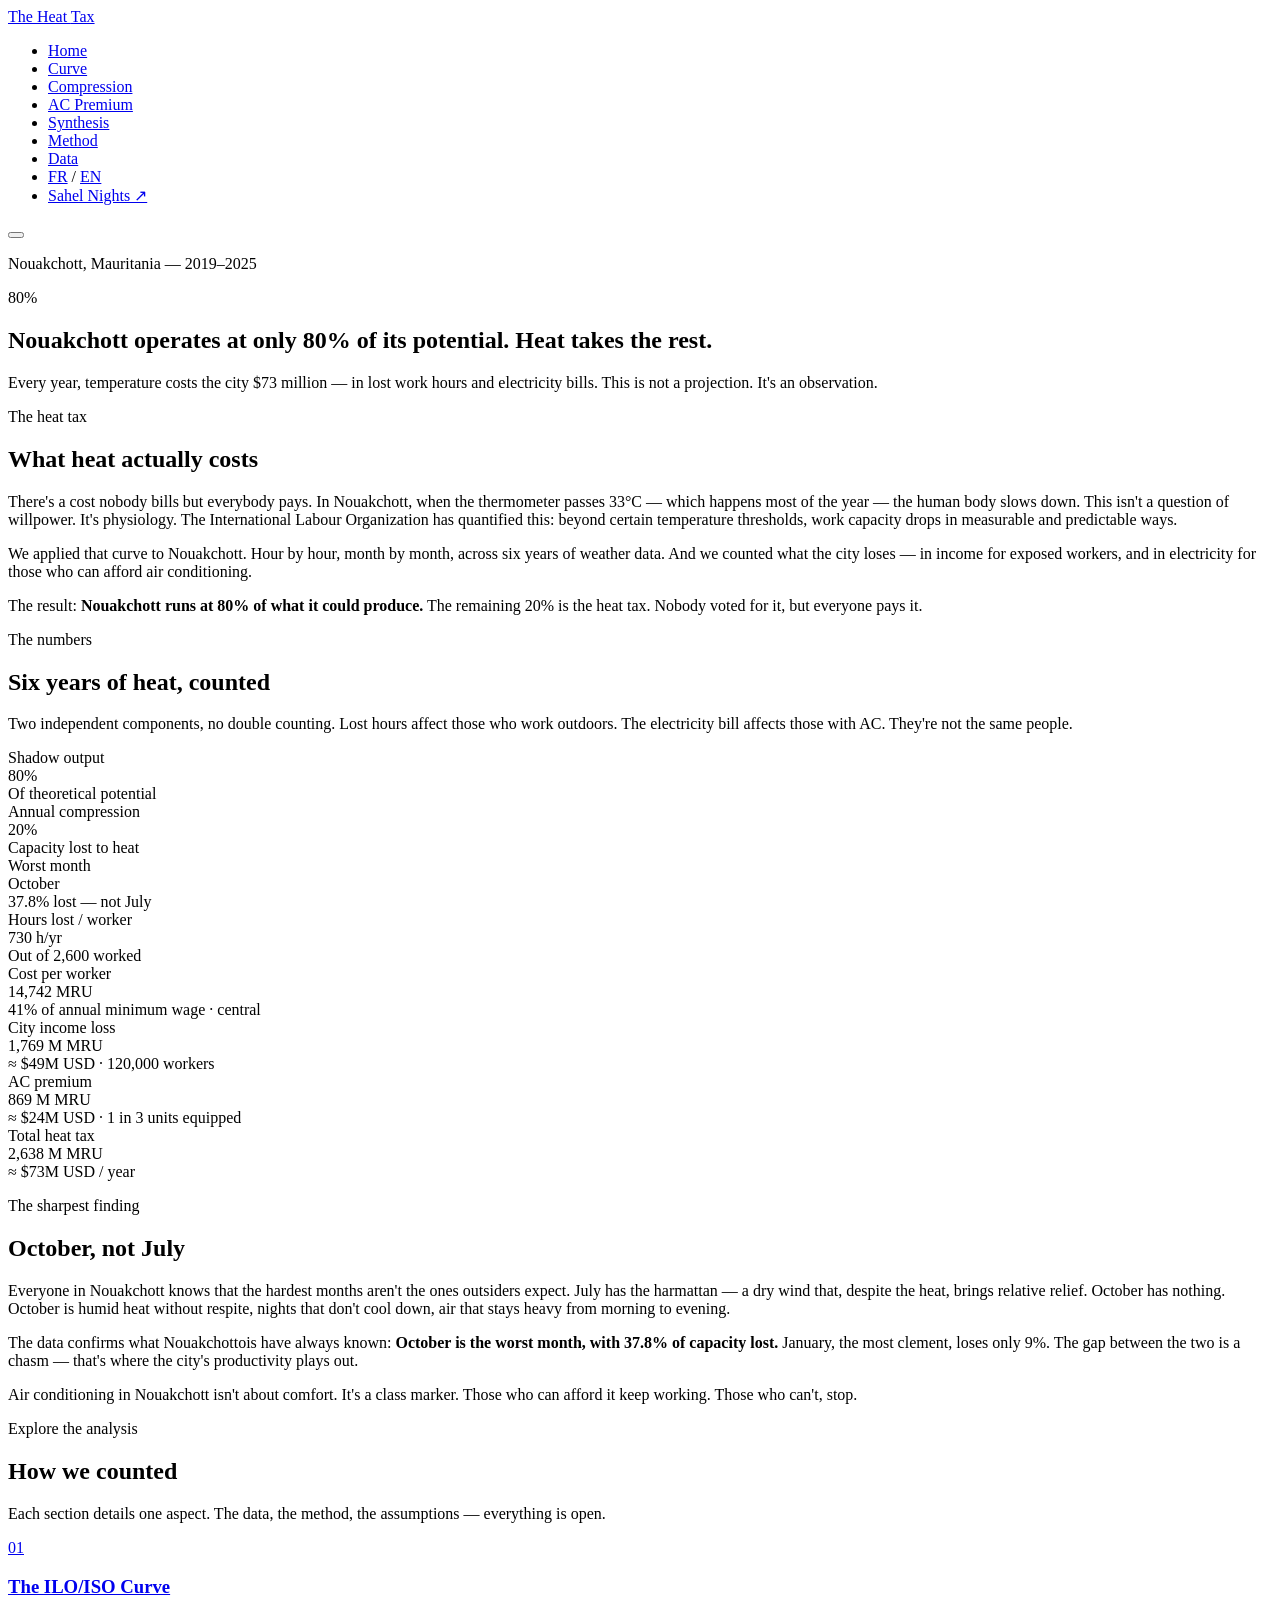
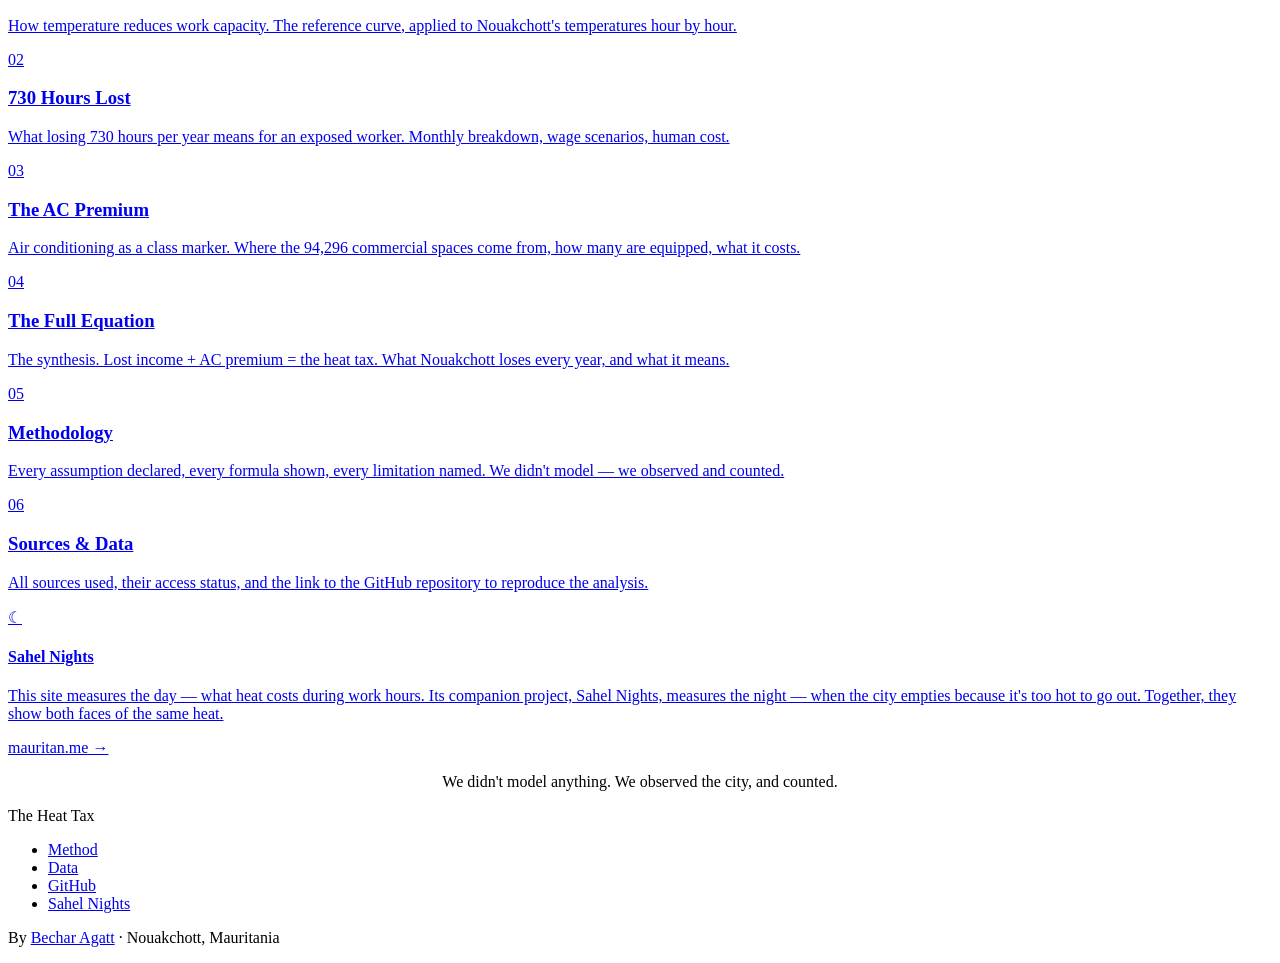
==== commit 0bb78cc9: "fix: absolute paths to relative — EN pages now resolve CSS and nav correctly" ====
--- a/site/index.html
+++ b/site/index.html
@@ -1,215 +1,193 @@
 <!DOCTYPE html>
-<html lang="fr">
+<html lang="en">
 <head>
   <meta charset="UTF-8">
   <meta name="viewport" content="width=device-width, initial-scale=1.0">
-  <title>La Taxe Canicule — Nouakchott perd 20% de son potentiel économique</title>
-  <meta name="description" content="La chaleur coûte 73 millions de dollars par an à Nouakchott. Nous avons compté.">
-  <link rel="stylesheet" href="style.css">
+  <title>The Heat Tax — Nouakchott loses 20% of its economic potential</title>
+  <meta name="description" content="Heat costs Nouakchott $73 million per year. We counted.">
+  <link rel="stylesheet" href="../style.css">
 </head>
 <body>
   <nav class="site-nav">
     <div class="nav-inner">
-      <a href="/" class="nav-brand">La Taxe <span>Canicule</span></a>
+      <a href="./" class="nav-brand">The Heat <span>Tax</span></a>
       <ul class="nav-links">
-        <li><a href="/" class="active">Accueil</a></li>
-        <li><a href="curve.html">Courbe</a></li>
+        <li><a href="./" class="active">Home</a></li>
+        <li><a href="curve.html">Curve</a></li>
         <li><a href="compression.html">Compression</a></li>
-        <li><a href="premium.html">Climatisation</a></li>
-        <li><a href="shadow.html">Synthèse</a></li>
-        <li><a href="methodology.html">Méthode</a></li>
-        <li><a href="data.html">Données</a></li>
-        <li><span class="lang-switch"><a href="/" class="active">FR</a> / <a href="en/">EN</a></span></li>
-        <li><a href="https://mauritan.me" class="nav-companion">Nuits du Sahel ↗</a></li>
+        <li><a href="premium.html">AC Premium</a></li>
+        <li><a href="shadow.html">Synthesis</a></li>
+        <li><a href="methodology.html">Method</a></li>
+        <li><a href="data.html">Data</a></li>
+        <li><span class="lang-switch"><a href="../">FR</a> / <a href="./" class="active">EN</a></span></li>
+        <li><a href="https://mauritan.me" class="nav-companion">Sahel Nights ↗</a></li>
       </ul>
-      <button class="nav-toggle" aria-label="Menu">
-        <span></span><span></span><span></span>
-      </button>
+      <button class="nav-toggle" aria-label="Menu"><span></span><span></span><span></span></button>
     </div>
   </nav>
 
   <main class="page-body">
-
-    <!-- Hero -->
     <section class="hero">
-      <p class="hero-label fade-up">Nouakchott, Mauritanie — 2019–2025</p>
+      <p class="hero-label fade-up">Nouakchott, Mauritania — 2019–2025</p>
       <div class="hero-number fade-up fade-up-d1">80<span class="hero-number-suffix">%</span></div>
-      <h1 class="hero-headline fade-up fade-up-d2">Nouakchott ne fonctionne qu'à 80% de son potentiel. La chaleur prend le reste.</h1>
-      <p class="hero-body fade-up fade-up-d3">Chaque année, la température coûte à la ville 73 millions de dollars — en heures de travail perdues et en factures d'électricité. Ce n'est pas une projection. C'est un constat.</p>
+      <h1 class="hero-headline fade-up fade-up-d2">Nouakchott operates at only 80% of its potential. Heat takes the rest.</h1>
+      <p class="hero-body fade-up fade-up-d3">Every year, temperature costs the city $73 million — in lost work hours and electricity bills. This is not a projection. It's an observation.</p>
     </section>
 
-    <!-- What is this -->
     <section class="section">
       <div class="section-narrow reveal">
-        <p class="section-label">La taxe canicule</p>
-        <h2>Ce que la chaleur coûte réellement</h2>
-        <p>Il y a un coût que personne ne facture mais que tout le monde paie. À Nouakchott, quand le thermomètre dépasse 33°C — ce qui arrive la majorité de l'année — le corps humain ralentit. Ce n'est pas une question de volonté. C'est de la physiologie. L'Organisation Internationale du Travail a quantifié ce phénomène : au-delà de certains seuils de température, la capacité de travail chute de manière mesurable et prévisible.</p>
-        <p>Nous avons appliqué cette courbe à Nouakchott. Heure par heure, mois par mois, sur six ans de données météorologiques. Et nous avons compté ce que la ville perd — en revenus pour les travailleurs exposés, et en électricité pour ceux qui peuvent se payer la climatisation.</p>
-        <p>Le résultat : <strong>Nouakchott tourne à 80% de ce qu'elle pourrait produire.</strong> Les 20% restants, c'est la taxe canicule. Personne ne l'a votée, mais tout le monde la paie.</p>
+        <p class="section-label">The heat tax</p>
+        <h2>What heat actually costs</h2>
+        <p>There's a cost nobody bills but everybody pays. In Nouakchott, when the thermometer passes 33°C — which happens most of the year — the human body slows down. This isn't a question of willpower. It's physiology. The International Labour Organization has quantified this: beyond certain temperature thresholds, work capacity drops in measurable and predictable ways.</p>
+        <p>We applied that curve to Nouakchott. Hour by hour, month by month, across six years of weather data. And we counted what the city loses — in income for exposed workers, and in electricity for those who can afford air conditioning.</p>
+        <p>The result: <strong>Nouakchott runs at 80% of what it could produce.</strong> The remaining 20% is the heat tax. Nobody voted for it, but everyone pays it.</p>
       </div>
     </section>
 
-    <!-- Key numbers -->
     <section class="section">
       <div class="section-wide reveal">
-        <p class="section-label">Les chiffres</p>
-        <h2>Six ans de chaleur, comptés</h2>
-        <p class="lead">Deux composantes indépendantes, pas de double comptage. Les heures perdues touchent ceux qui travaillent à l'extérieur. La facture d'électricité touche ceux qui ont la climatisation. Ce ne sont pas les mêmes personnes.</p>
+        <p class="section-label">The numbers</p>
+        <h2>Six years of heat, counted</h2>
+        <p class="lead">Two independent components, no double counting. Lost hours affect those who work outdoors. The electricity bill affects those with AC. They're not the same people.</p>
 
         <div class="stat-grid">
           <div class="stat-card highlight">
-            <span class="label">Production effective</span>
+            <span class="label">Shadow output</span>
             <div class="value">80<span class="value-unit">%</span></div>
-            <span class="note">Du potentiel théorique</span>
+            <span class="note">Of theoretical potential</span>
           </div>
           <div class="stat-card">
-            <span class="label">Compression annuelle</span>
+            <span class="label">Annual compression</span>
             <div class="value">20<span class="value-unit">%</span></div>
-            <span class="note">De la capacité perdue</span>
+            <span class="note">Capacity lost to heat</span>
           </div>
           <div class="stat-card">
-            <span class="label">Pire mois</span>
-            <div class="value">Octobre</div>
-            <span class="note">37.8% de perte — pas juillet</span>
+            <span class="label">Worst month</span>
+            <div class="value">October</div>
+            <span class="note">37.8% lost — not July</span>
           </div>
           <div class="stat-card">
-            <span class="label">Heures perdues / travailleur</span>
-            <div class="value">730<span class="value-unit"> h/an</span></div>
-            <span class="note">Sur 2 600 h travaillées</span>
+            <span class="label">Hours lost / worker</span>
+            <div class="value">730<span class="value-unit"> h/yr</span></div>
+            <span class="note">Out of 2,600 worked</span>
           </div>
         </div>
 
         <div class="stat-grid mt-md">
           <div class="stat-card">
-            <span class="label">Coût par travailleur</span>
-            <div class="value">14 742<span class="value-unit"> MRU</span></div>
-            <span class="note">41% du SMIG annuel · scénario central</span>
+            <span class="label">Cost per worker</span>
+            <div class="value">14,742<span class="value-unit"> MRU</span></div>
+            <span class="note">41% of annual minimum wage · central</span>
           </div>
           <div class="stat-card">
-            <span class="label">Perte de revenus urbaine</span>
-            <div class="value">1 769<span class="value-unit"> M MRU</span></div>
-            <span class="note">≈ $49M USD · 120 000 travailleurs</span>
+            <span class="label">City income loss</span>
+            <div class="value">1,769<span class="value-unit"> M MRU</span></div>
+            <span class="note">≈ $49M USD · 120,000 workers</span>
           </div>
           <div class="stat-card">
-            <span class="label">Surprime climatisation</span>
+            <span class="label">AC premium</span>
             <div class="value">869<span class="value-unit"> M MRU</span></div>
-            <span class="note">≈ $24M USD · 1 local sur 3 équipé</span>
+            <span class="note">≈ $24M USD · 1 in 3 units equipped</span>
           </div>
           <div class="stat-card highlight">
-            <span class="label">Taxe canicule totale</span>
-            <div class="value">2 638<span class="value-unit"> M MRU</span></div>
-            <span class="note">≈ $73M USD / an</span>
+            <span class="label">Total heat tax</span>
+            <div class="value">2,638<span class="value-unit"> M MRU</span></div>
+            <span class="note">≈ $73M USD / year</span>
           </div>
         </div>
       </div>
     </section>
 
-    <!-- October finding -->
     <section class="section">
       <div class="section-narrow reveal">
-        <p class="section-label">Le résultat le plus net</p>
-        <h2>Octobre, pas juillet</h2>
-        <p>Tout le monde à Nouakchott sait que les mois les plus durs ne sont pas ceux qu'on imagine depuis l'étranger. Juillet a l'harmattan — un vent sec qui, malgré la chaleur, apporte un répit relatif. Octobre n'a rien de tout ça. Octobre, c'est la chaleur humide sans soulagement, les nuits qui ne refroidissent pas, l'air qui reste lourd du matin au soir.</p>
-        <p>Les données confirment ce que les Nouakchottois savent depuis toujours : <strong>octobre est le pire mois, avec 37.8% de capacité perdue.</strong> Janvier, le plus clément, ne perd que 9%. L'écart entre les deux est un gouffre — c'est là que se joue la productivité de la ville.</p>
+        <p class="section-label">The sharpest finding</p>
+        <h2>October, not July</h2>
+        <p>Everyone in Nouakchott knows that the hardest months aren't the ones outsiders expect. July has the harmattan — a dry wind that, despite the heat, brings relative relief. October has nothing. October is humid heat without respite, nights that don't cool down, air that stays heavy from morning to evening.</p>
+        <p>The data confirms what Nouakchottois have always known: <strong>October is the worst month, with 37.8% of capacity lost.</strong> January, the most clement, loses only 9%. The gap between the two is a chasm — that's where the city's productivity plays out.</p>
       </div>
     </section>
 
-    <!-- Pullquote -->
     <section class="section">
       <div class="section-narrow reveal">
         <div class="pullquote">
-          <p>La climatisation à Nouakchott, c'est pas du confort. C'est un marqueur de classe. Ceux qui peuvent se la payer continuent à travailler. Ceux qui ne peuvent pas, s'arrêtent.</p>
+          <p>Air conditioning in Nouakchott isn't about comfort. It's a class marker. Those who can afford it keep working. Those who can't, stop.</p>
         </div>
-        <p class="mt-md">Cette observation ne vient pas d'un rapport. Elle vient de la rue. La climatisation divise Nouakchott en deux économies : celle qui tourne toute l'année, et celle qui s'arrête quand il fait trop chaud. La surprime AC — ces 869 millions de MRU — ce n'est pas un luxe. C'est le prix que paient ceux qui peuvent se permettre de ne pas s'arrêter.</p>
       </div>
     </section>
 
-    <!-- Section previews -->
     <section class="section">
       <div class="section-narrow reveal">
-        <p class="section-label">Explorer l'analyse</p>
-        <h2>Comment nous avons compté</h2>
-        <p class="lead">Chaque section détaille un aspect de l'analyse. Les données, la méthode, les hypothèses — tout est ouvert.</p>
+        <p class="section-label">Explore the analysis</p>
+        <h2>How we counted</h2>
+        <p class="lead">Each section details one aspect. The data, the method, the assumptions — everything is open.</p>
 
         <a href="curve.html" class="section-preview">
           <div class="preview-number">01</div>
-          <h3>La courbe ILO/ISO</h3>
-          <p>Comment la température réduit la capacité de travail. La courbe de référence, appliquée aux températures de Nouakchott heure par heure.</p>
+          <h3>The ILO/ISO Curve</h3>
+          <p>How temperature reduces work capacity. The reference curve, applied to Nouakchott's temperatures hour by hour.</p>
         </a>
-
         <a href="compression.html" class="section-preview">
           <div class="preview-number">02</div>
-          <h3>730 heures perdues</h3>
-          <p>Ce que signifie perdre 730 heures par an pour un travailleur exposé. Le détail mensuel, les scénarios de salaire, le coût humain.</p>
+          <h3>730 Hours Lost</h3>
+          <p>What losing 730 hours per year means for an exposed worker. Monthly breakdown, wage scenarios, human cost.</p>
         </a>
-
         <a href="premium.html" class="section-preview">
           <div class="preview-number">03</div>
-          <h3>La surprime climatisation</h3>
-          <p>La climatisation comme marqueur de classe. D'où vient le chiffre de 94 296 locaux, combien sont climatisés, ce que ça coûte en électricité.</p>
+          <h3>The AC Premium</h3>
+          <p>Air conditioning as a class marker. Where the 94,296 commercial spaces come from, how many are equipped, what it costs.</p>
         </a>
-
         <a href="shadow.html" class="section-preview">
           <div class="preview-number">04</div>
-          <h3>L'équation complète</h3>
-          <p>La synthèse. Revenus perdus + surprime AC = la taxe canicule. Ce que Nouakchott perd chaque année, et ce que ça signifie.</p>
+          <h3>The Full Equation</h3>
+          <p>The synthesis. Lost income + AC premium = the heat tax. What Nouakchott loses every year, and what it means.</p>
         </a>
-
         <a href="methodology.html" class="section-preview">
           <div class="preview-number">05</div>
-          <h3>Méthodologie</h3>
-          <p>Chaque hypothèse déclarée, chaque formule montrée, chaque limite nommée. Nous n'avons rien modélisé — nous avons observé et compté.</p>
+          <h3>Methodology</h3>
+          <p>Every assumption declared, every formula shown, every limitation named. We didn't model — we observed and counted.</p>
         </a>
-
         <a href="data.html" class="section-preview">
           <div class="preview-number">06</div>
-          <h3>Sources et données</h3>
-          <p>Toutes les sources utilisées, leur statut d'accès, et le lien vers le dépôt GitHub pour reproduire l'analyse.</p>
+          <h3>Sources & Data</h3>
+          <p>All sources used, their access status, and the link to the GitHub repository to reproduce the analysis.</p>
         </a>
       </div>
     </section>
 
-    <!-- Companion -->
     <section class="section">
       <div class="section-narrow reveal">
         <a href="https://mauritan.me" class="companion">
           <div class="companion-icon">☾</div>
           <div class="companion-text">
-            <h4>Les Nuits du Sahel</h4>
-            <p>Ce site mesure le jour — ce que la chaleur coûte pendant les heures de travail. Son projet compagnon, Les Nuits du Sahel, mesure la nuit — quand la ville se vide parce qu'il fait trop chaud pour sortir. Ensemble, ils montrent les deux faces de la même chaleur.</p>
+            <h4>Sahel Nights</h4>
+            <p>This site measures the day — what heat costs during work hours. Its companion project, Sahel Nights, measures the night — when the city empties because it's too hot to go out. Together, they show both faces of the same heat.</p>
             <span class="companion-link">mauritan.me →</span>
           </div>
         </a>
       </div>
     </section>
 
-    <!-- Closing -->
     <section class="section">
       <div class="section-narrow reveal text-center">
         <div class="pullquote" style="text-align: center; border-left: none; border-top: 3px solid var(--amber); border-radius: 6px 6px 0 0; padding-top: var(--space-lg);">
-          <p>Nous n'avons rien modélisé. Nous avons observé la ville, et compté.</p>
+          <p>We didn't model anything. We observed the city, and counted.</p>
         </div>
       </div>
     </section>
-
   </main>
 
   <footer class="site-footer">
     <div class="footer-inner">
-      <div class="footer-brand">La Taxe <span>Canicule</span></div>
+      <div class="footer-brand">The Heat <span>Tax</span></div>
       <ul class="footer-links">
-        <li><a href="methodology.html">Méthode</a></li>
-        <li><a href="data.html">Données</a></li>
+        <li><a href="methodology.html">Method</a></li>
+        <li><a href="data.html">Data</a></li>
         <li><a href="https://github.com/agattbechar/nkc-heat-tax">GitHub</a></li>
-        <li><a href="https://mauritan.me">Nuits du Sahel</a></li>
+        <li><a href="https://mauritan.me">Sahel Nights</a></li>
       </ul>
-      <p class="footer-meta">
-        Par <a href="https://github.com/agattbechar">Bechar Agatt</a> · Nouakchott, Mauritanie<br>
-        Données Open-Meteo 2019–2025 · Méthodologie ILO/ISO 7243
-      </p>
+      <p class="footer-meta">By <a href="https://github.com/agattbechar">Bechar Agatt</a> · Nouakchott, Mauritania</p>
     </div>
   </footer>
-
-  <script src="site.js"></script>
+  <script src="../site.js"></script>
 </body>
 </html>
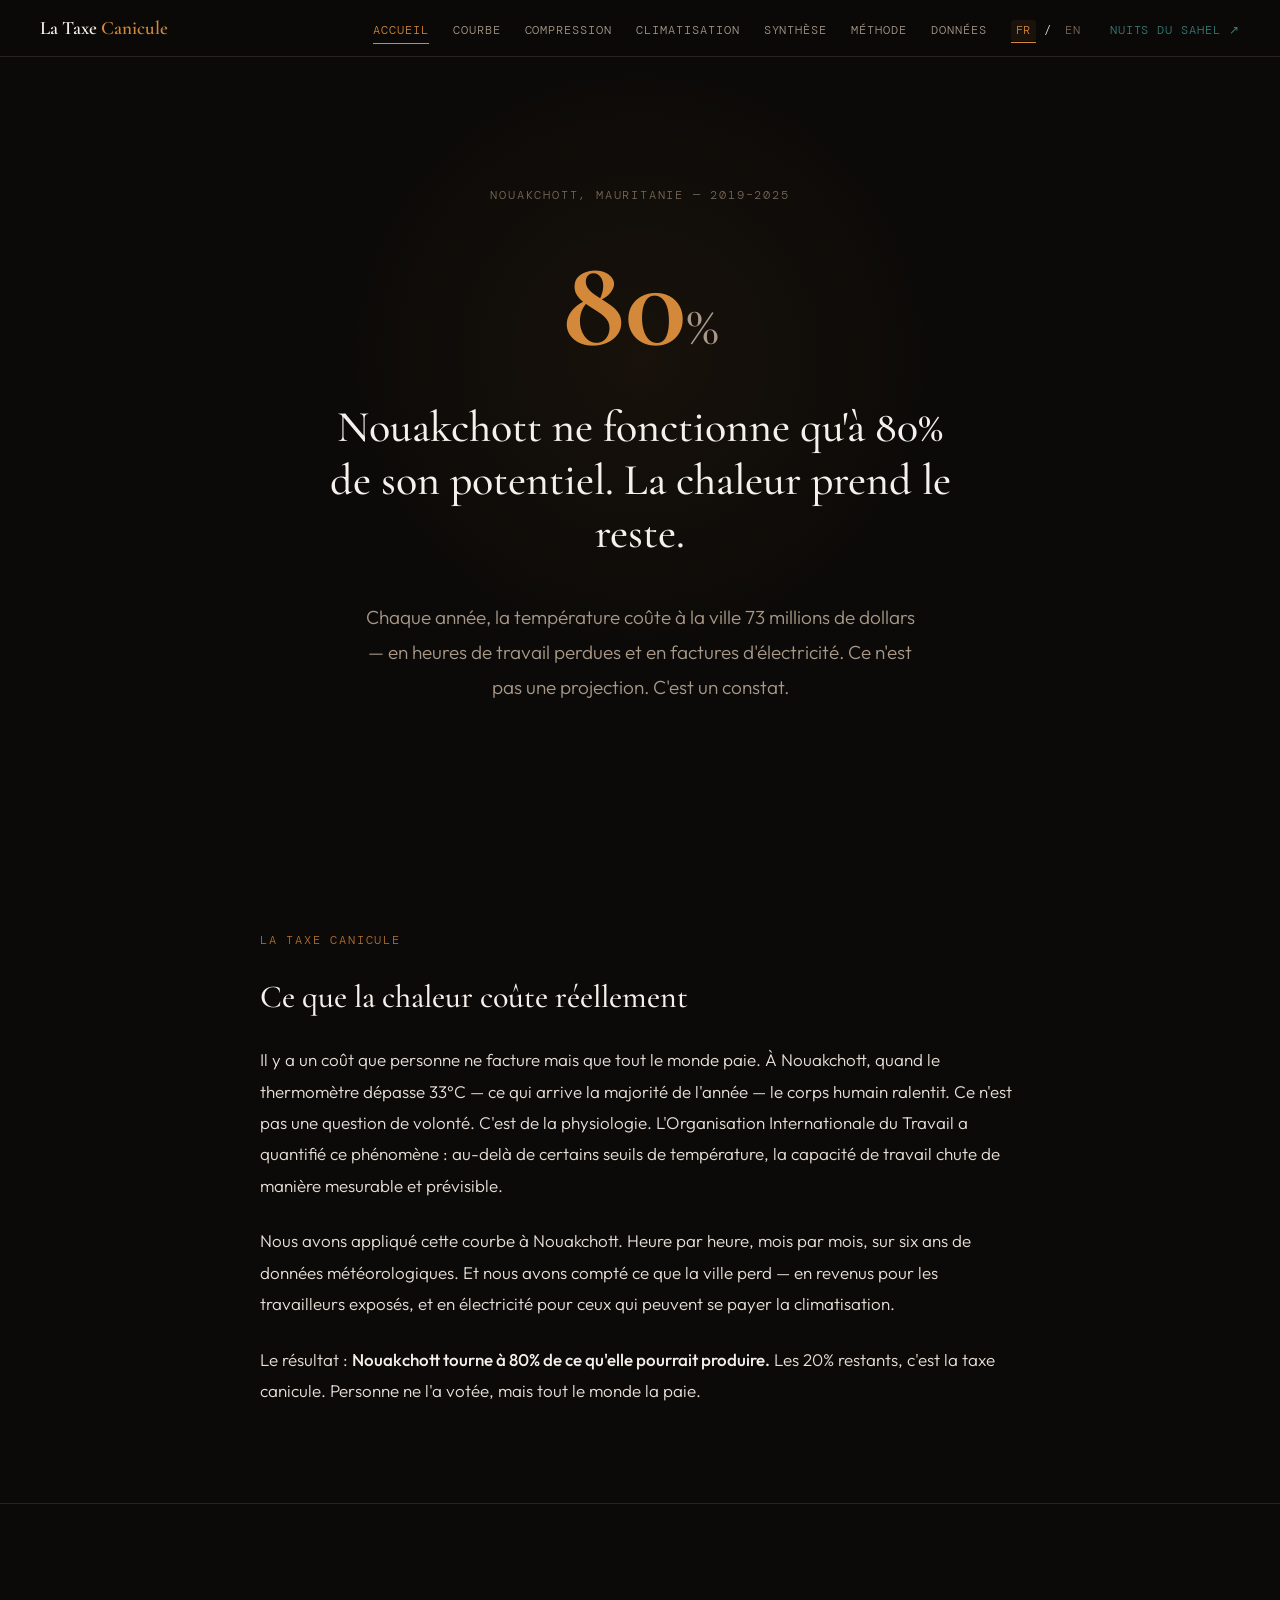
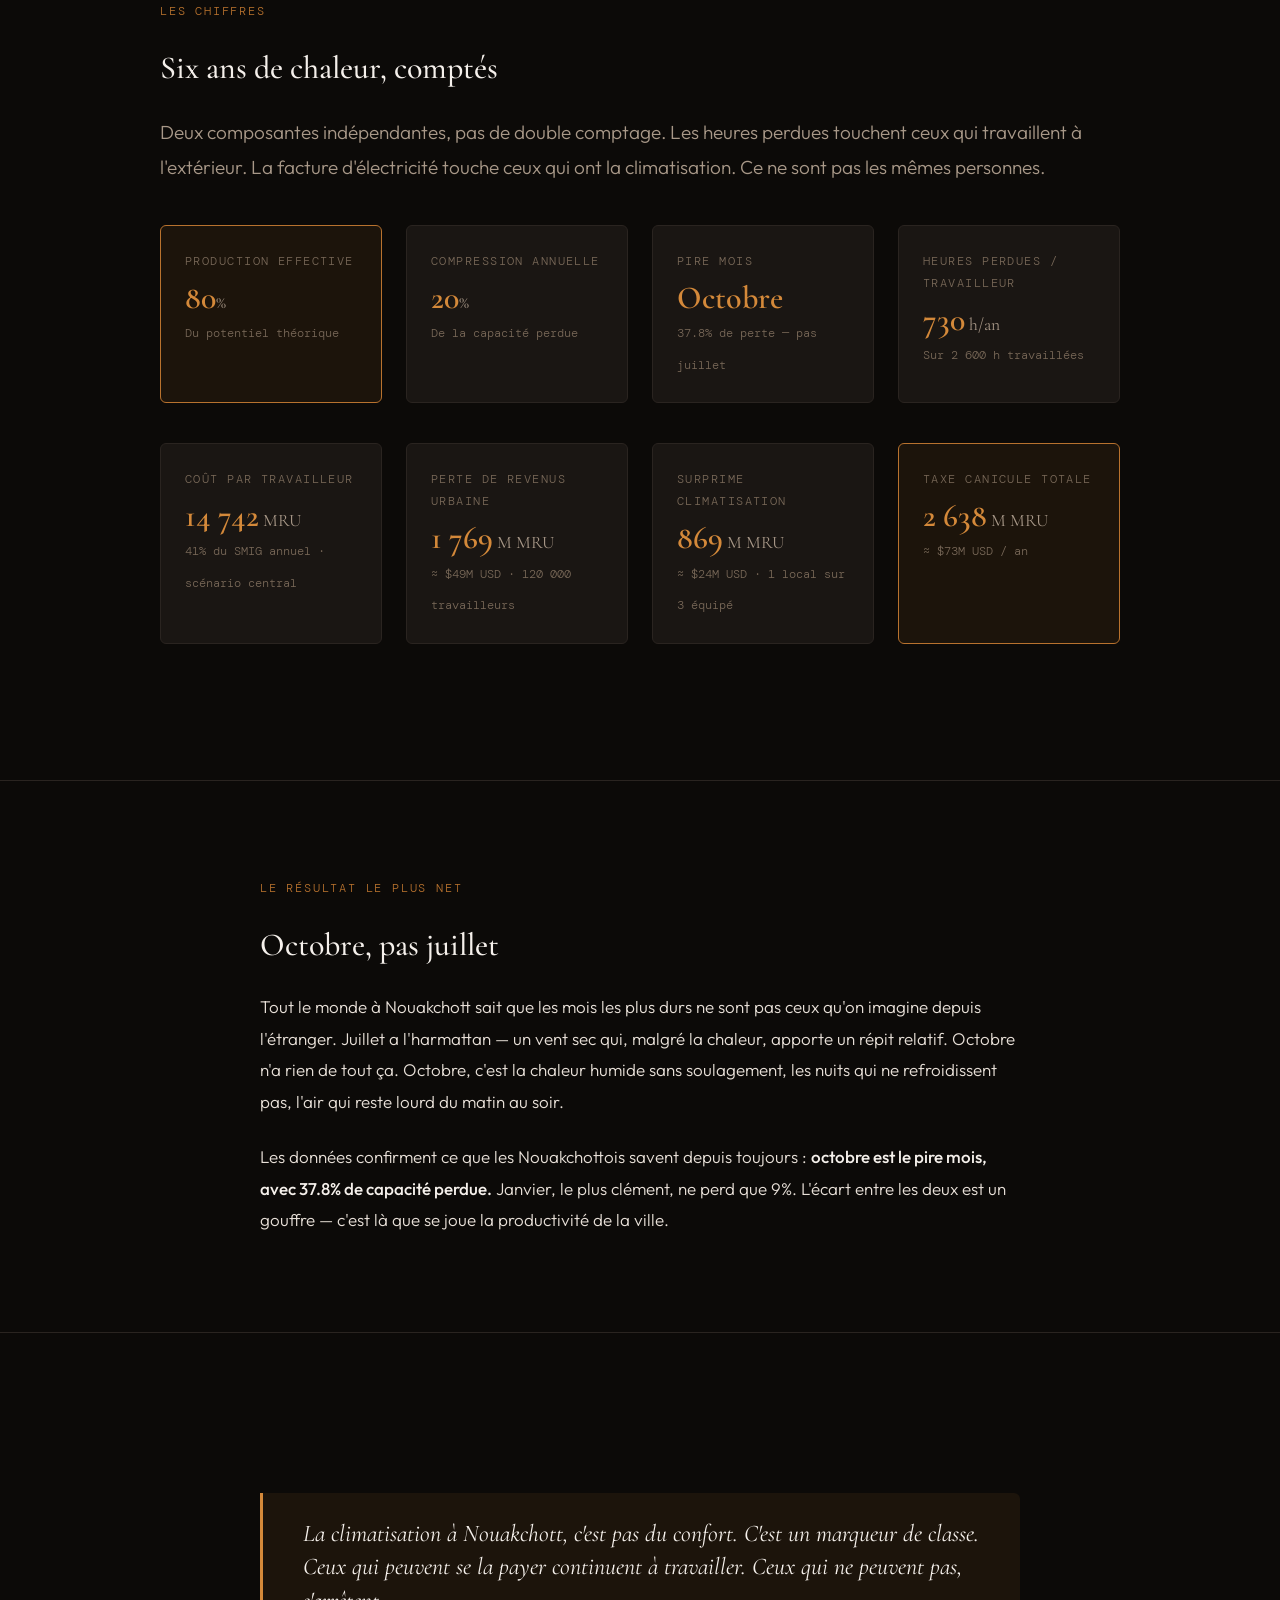
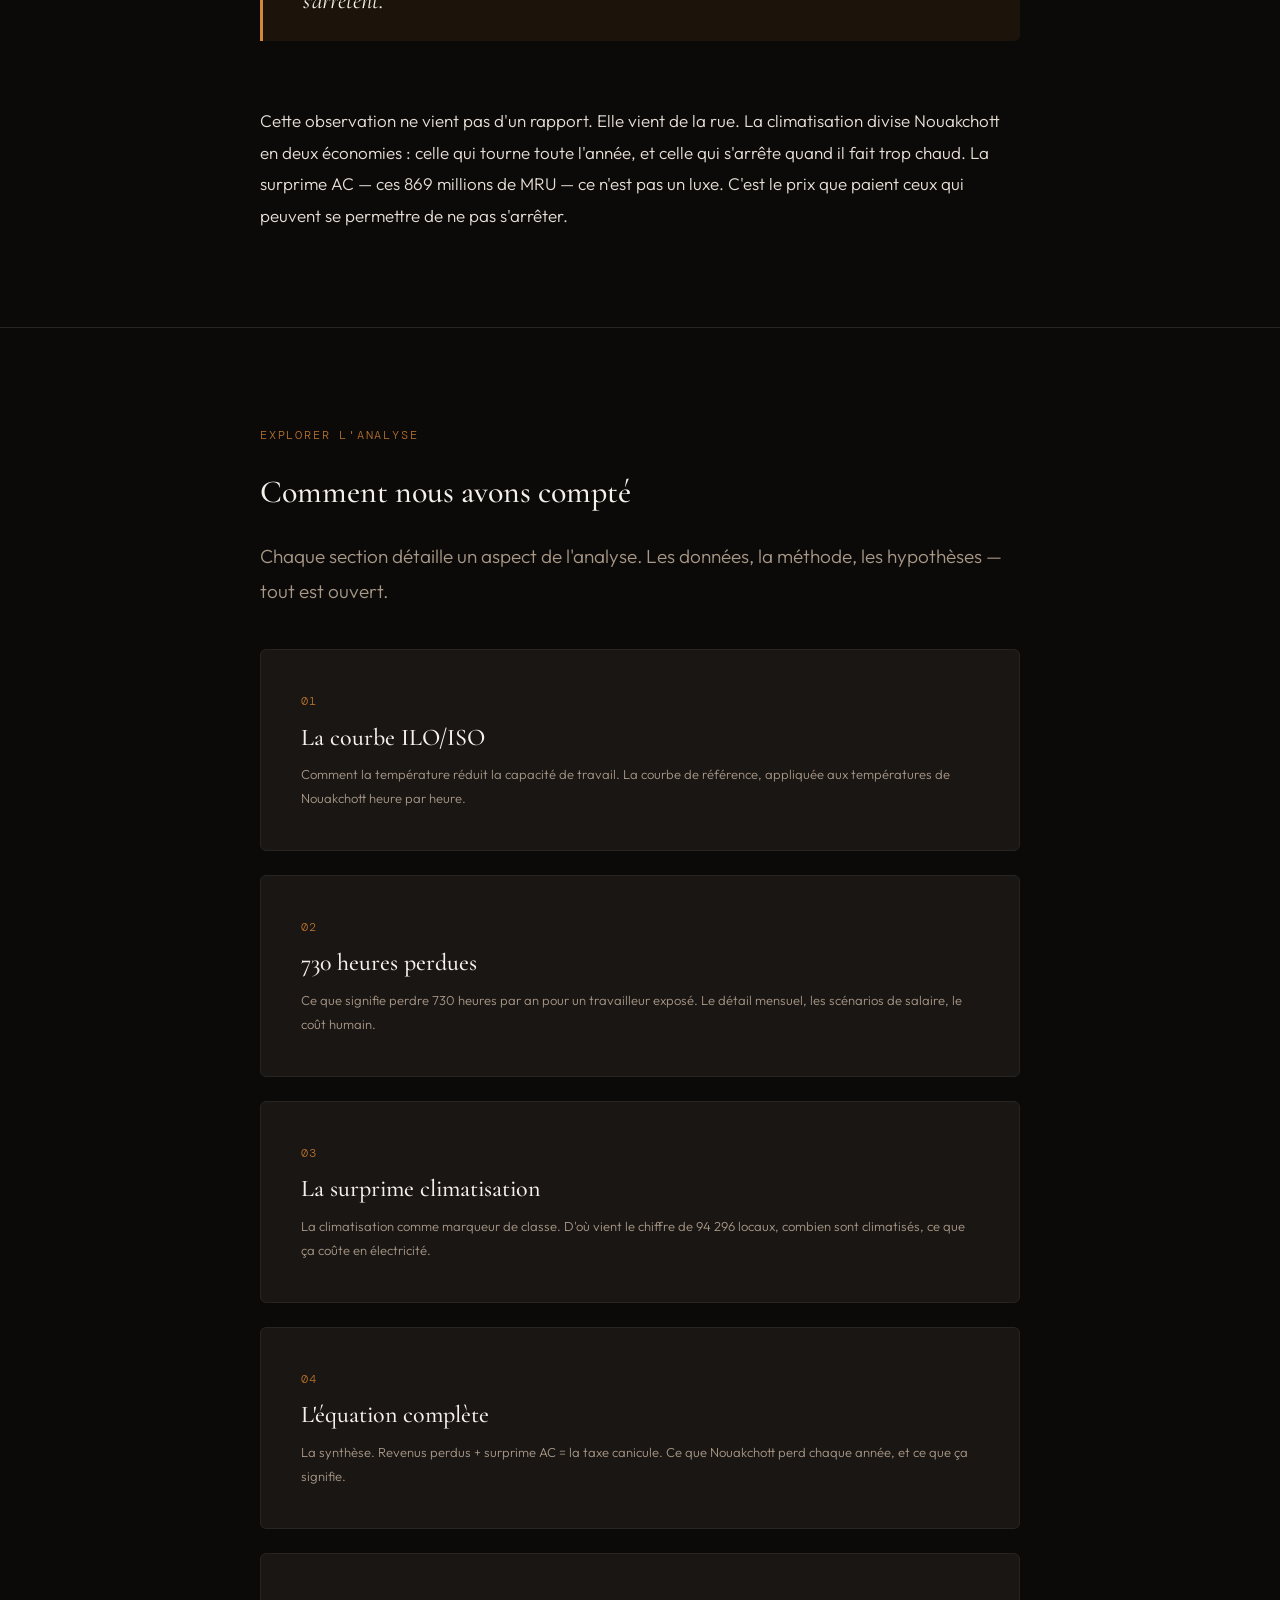
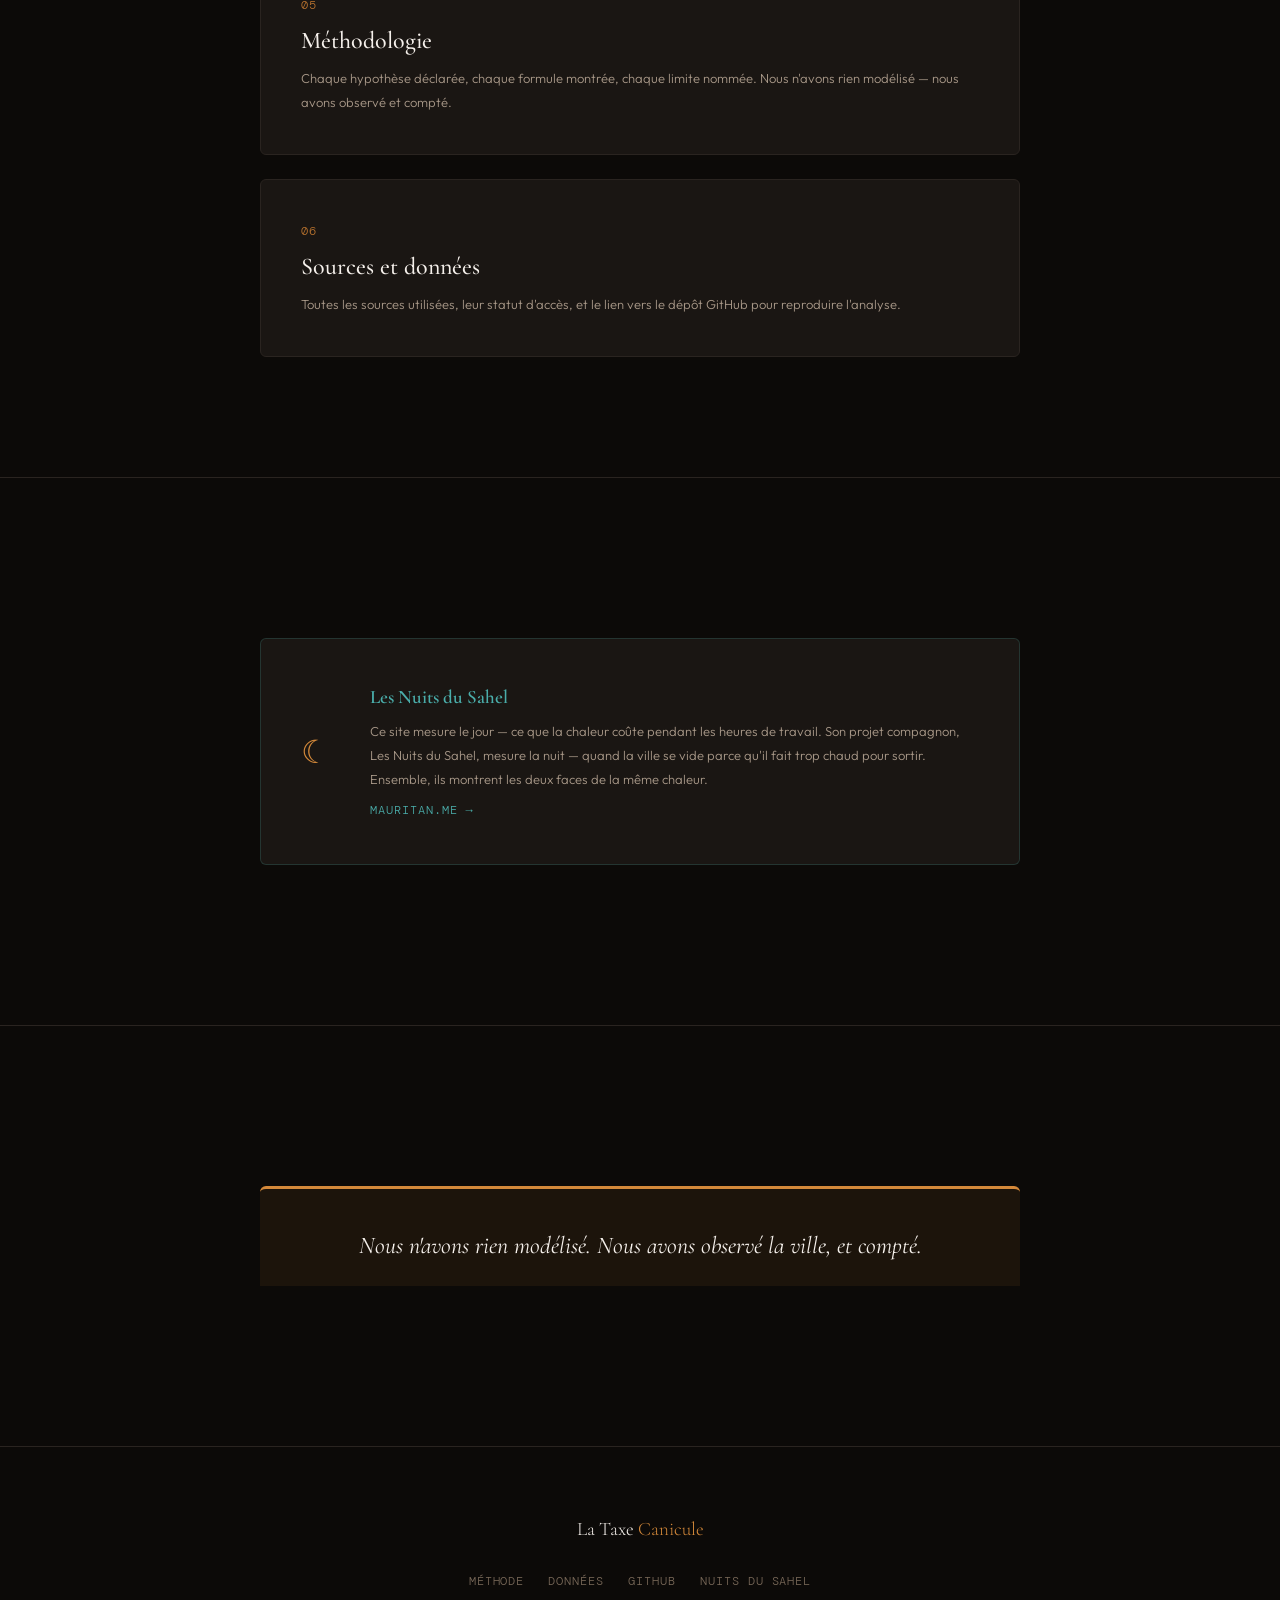
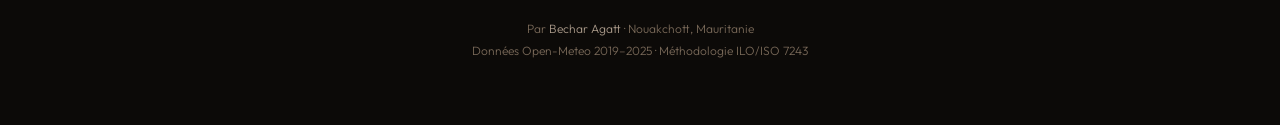
==== commit 823ea451: "full rebuild: all 14 pages correct, FR in root, EN in en/" ====
--- a/site/index.html
+++ b/site/index.html
@@ -1,193 +1,215 @@
 <!DOCTYPE html>
-<html lang="en">
+<html lang="fr">
 <head>
   <meta charset="UTF-8">
   <meta name="viewport" content="width=device-width, initial-scale=1.0">
-  <title>The Heat Tax — Nouakchott loses 20% of its economic potential</title>
-  <meta name="description" content="Heat costs Nouakchott $73 million per year. We counted.">
-  <link rel="stylesheet" href="../style.css">
+  <title>La Taxe Canicule — Nouakchott perd 20% de son potentiel économique</title>
+  <meta name="description" content="La chaleur coûte 73 millions de dollars par an à Nouakchott. Nous avons compté.">
+  <link rel="stylesheet" href="style.css">
 </head>
 <body>
   <nav class="site-nav">
     <div class="nav-inner">
-      <a href="./" class="nav-brand">The Heat <span>Tax</span></a>
+      <a href="./" class="nav-brand">La Taxe <span>Canicule</span></a>
       <ul class="nav-links">
-        <li><a href="./" class="active">Home</a></li>
-        <li><a href="curve.html">Curve</a></li>
+        <li><a href="./" class="active">Accueil</a></li>
+        <li><a href="curve.html">Courbe</a></li>
         <li><a href="compression.html">Compression</a></li>
-        <li><a href="premium.html">AC Premium</a></li>
-        <li><a href="shadow.html">Synthesis</a></li>
-        <li><a href="methodology.html">Method</a></li>
-        <li><a href="data.html">Data</a></li>
-        <li><span class="lang-switch"><a href="../">FR</a> / <a href="./" class="active">EN</a></span></li>
-        <li><a href="https://mauritan.me" class="nav-companion">Sahel Nights ↗</a></li>
+        <li><a href="premium.html">Climatisation</a></li>
+        <li><a href="shadow.html">Synthèse</a></li>
+        <li><a href="methodology.html">Méthode</a></li>
+        <li><a href="data.html">Données</a></li>
+        <li><span class="lang-switch"><a href="./" class="active">FR</a> / <a href="en/">EN</a></span></li>
+        <li><a href="https://mauritan.me" class="nav-companion">Nuits du Sahel ↗</a></li>
       </ul>
-      <button class="nav-toggle" aria-label="Menu"><span></span><span></span><span></span></button>
+      <button class="nav-toggle" aria-label="Menu">
+        <span></span><span></span><span></span>
+      </button>
     </div>
   </nav>
 
   <main class="page-body">
+
+    <!-- Hero -->
     <section class="hero">
-      <p class="hero-label fade-up">Nouakchott, Mauritania — 2019–2025</p>
+      <p class="hero-label fade-up">Nouakchott, Mauritanie — 2019–2025</p>
       <div class="hero-number fade-up fade-up-d1">80<span class="hero-number-suffix">%</span></div>
-      <h1 class="hero-headline fade-up fade-up-d2">Nouakchott operates at only 80% of its potential. Heat takes the rest.</h1>
-      <p class="hero-body fade-up fade-up-d3">Every year, temperature costs the city $73 million — in lost work hours and electricity bills. This is not a projection. It's an observation.</p>
-    </section>
-
-    <section class="section">
-      <div class="section-narrow reveal">
-        <p class="section-label">The heat tax</p>
-        <h2>What heat actually costs</h2>
-        <p>There's a cost nobody bills but everybody pays. In Nouakchott, when the thermometer passes 33°C — which happens most of the year — the human body slows down. This isn't a question of willpower. It's physiology. The International Labour Organization has quantified this: beyond certain temperature thresholds, work capacity drops in measurable and predictable ways.</p>
-        <p>We applied that curve to Nouakchott. Hour by hour, month by month, across six years of weather data. And we counted what the city loses — in income for exposed workers, and in electricity for those who can afford air conditioning.</p>
-        <p>The result: <strong>Nouakchott runs at 80% of what it could produce.</strong> The remaining 20% is the heat tax. Nobody voted for it, but everyone pays it.</p>
-      </div>
-    </section>
-
+      <h1 class="hero-headline fade-up fade-up-d2">Nouakchott ne fonctionne qu'à 80% de son potentiel. La chaleur prend le reste.</h1>
+      <p class="hero-body fade-up fade-up-d3">Chaque année, la température coûte à la ville 73 millions de dollars — en heures de travail perdues et en factures d'électricité. Ce n'est pas une projection. C'est un constat.</p>
+    </section>
+
+    <!-- What is this -->
+    <section class="section">
+      <div class="section-narrow reveal">
+        <p class="section-label">La taxe canicule</p>
+        <h2>Ce que la chaleur coûte réellement</h2>
+        <p>Il y a un coût que personne ne facture mais que tout le monde paie. À Nouakchott, quand le thermomètre dépasse 33°C — ce qui arrive la majorité de l'année — le corps humain ralentit. Ce n'est pas une question de volonté. C'est de la physiologie. L'Organisation Internationale du Travail a quantifié ce phénomène : au-delà de certains seuils de température, la capacité de travail chute de manière mesurable et prévisible.</p>
+        <p>Nous avons appliqué cette courbe à Nouakchott. Heure par heure, mois par mois, sur six ans de données météorologiques. Et nous avons compté ce que la ville perd — en revenus pour les travailleurs exposés, et en électricité pour ceux qui peuvent se payer la climatisation.</p>
+        <p>Le résultat : <strong>Nouakchott tourne à 80% de ce qu'elle pourrait produire.</strong> Les 20% restants, c'est la taxe canicule. Personne ne l'a votée, mais tout le monde la paie.</p>
+      </div>
+    </section>
+
+    <!-- Key numbers -->
     <section class="section">
       <div class="section-wide reveal">
-        <p class="section-label">The numbers</p>
-        <h2>Six years of heat, counted</h2>
-        <p class="lead">Two independent components, no double counting. Lost hours affect those who work outdoors. The electricity bill affects those with AC. They're not the same people.</p>
+        <p class="section-label">Les chiffres</p>
+        <h2>Six ans de chaleur, comptés</h2>
+        <p class="lead">Deux composantes indépendantes, pas de double comptage. Les heures perdues touchent ceux qui travaillent à l'extérieur. La facture d'électricité touche ceux qui ont la climatisation. Ce ne sont pas les mêmes personnes.</p>
 
         <div class="stat-grid">
           <div class="stat-card highlight">
-            <span class="label">Shadow output</span>
+            <span class="label">Production effective</span>
             <div class="value">80<span class="value-unit">%</span></div>
-            <span class="note">Of theoretical potential</span>
-          </div>
-          <div class="stat-card">
-            <span class="label">Annual compression</span>
+            <span class="note">Du potentiel théorique</span>
+          </div>
+          <div class="stat-card">
+            <span class="label">Compression annuelle</span>
             <div class="value">20<span class="value-unit">%</span></div>
-            <span class="note">Capacity lost to heat</span>
-          </div>
-          <div class="stat-card">
-            <span class="label">Worst month</span>
-            <div class="value">October</div>
-            <span class="note">37.8% lost — not July</span>
-          </div>
-          <div class="stat-card">
-            <span class="label">Hours lost / worker</span>
-            <div class="value">730<span class="value-unit"> h/yr</span></div>
-            <span class="note">Out of 2,600 worked</span>
+            <span class="note">De la capacité perdue</span>
+          </div>
+          <div class="stat-card">
+            <span class="label">Pire mois</span>
+            <div class="value">Octobre</div>
+            <span class="note">37.8% de perte — pas juillet</span>
+          </div>
+          <div class="stat-card">
+            <span class="label">Heures perdues / travailleur</span>
+            <div class="value">730<span class="value-unit"> h/an</span></div>
+            <span class="note">Sur 2 600 h travaillées</span>
           </div>
         </div>
 
         <div class="stat-grid mt-md">
           <div class="stat-card">
-            <span class="label">Cost per worker</span>
-            <div class="value">14,742<span class="value-unit"> MRU</span></div>
-            <span class="note">41% of annual minimum wage · central</span>
-          </div>
-          <div class="stat-card">
-            <span class="label">City income loss</span>
-            <div class="value">1,769<span class="value-unit"> M MRU</span></div>
-            <span class="note">≈ $49M USD · 120,000 workers</span>
-          </div>
-          <div class="stat-card">
-            <span class="label">AC premium</span>
+            <span class="label">Coût par travailleur</span>
+            <div class="value">14 742<span class="value-unit"> MRU</span></div>
+            <span class="note">41% du SMIG annuel · scénario central</span>
+          </div>
+          <div class="stat-card">
+            <span class="label">Perte de revenus urbaine</span>
+            <div class="value">1 769<span class="value-unit"> M MRU</span></div>
+            <span class="note">≈ $49M USD · 120 000 travailleurs</span>
+          </div>
+          <div class="stat-card">
+            <span class="label">Surprime climatisation</span>
             <div class="value">869<span class="value-unit"> M MRU</span></div>
-            <span class="note">≈ $24M USD · 1 in 3 units equipped</span>
+            <span class="note">≈ $24M USD · 1 local sur 3 équipé</span>
           </div>
           <div class="stat-card highlight">
-            <span class="label">Total heat tax</span>
-            <div class="value">2,638<span class="value-unit"> M MRU</span></div>
-            <span class="note">≈ $73M USD / year</span>
-          </div>
-        </div>
-      </div>
-    </section>
-
-    <section class="section">
-      <div class="section-narrow reveal">
-        <p class="section-label">The sharpest finding</p>
-        <h2>October, not July</h2>
-        <p>Everyone in Nouakchott knows that the hardest months aren't the ones outsiders expect. July has the harmattan — a dry wind that, despite the heat, brings relative relief. October has nothing. October is humid heat without respite, nights that don't cool down, air that stays heavy from morning to evening.</p>
-        <p>The data confirms what Nouakchottois have always known: <strong>October is the worst month, with 37.8% of capacity lost.</strong> January, the most clement, loses only 9%. The gap between the two is a chasm — that's where the city's productivity plays out.</p>
-      </div>
-    </section>
-
+            <span class="label">Taxe canicule totale</span>
+            <div class="value">2 638<span class="value-unit"> M MRU</span></div>
+            <span class="note">≈ $73M USD / an</span>
+          </div>
+        </div>
+      </div>
+    </section>
+
+    <!-- October finding -->
+    <section class="section">
+      <div class="section-narrow reveal">
+        <p class="section-label">Le résultat le plus net</p>
+        <h2>Octobre, pas juillet</h2>
+        <p>Tout le monde à Nouakchott sait que les mois les plus durs ne sont pas ceux qu'on imagine depuis l'étranger. Juillet a l'harmattan — un vent sec qui, malgré la chaleur, apporte un répit relatif. Octobre n'a rien de tout ça. Octobre, c'est la chaleur humide sans soulagement, les nuits qui ne refroidissent pas, l'air qui reste lourd du matin au soir.</p>
+        <p>Les données confirment ce que les Nouakchottois savent depuis toujours : <strong>octobre est le pire mois, avec 37.8% de capacité perdue.</strong> Janvier, le plus clément, ne perd que 9%. L'écart entre les deux est un gouffre — c'est là que se joue la productivité de la ville.</p>
+      </div>
+    </section>
+
+    <!-- Pullquote -->
     <section class="section">
       <div class="section-narrow reveal">
         <div class="pullquote">
-          <p>Air conditioning in Nouakchott isn't about comfort. It's a class marker. Those who can afford it keep working. Those who can't, stop.</p>
-        </div>
-      </div>
-    </section>
-
-    <section class="section">
-      <div class="section-narrow reveal">
-        <p class="section-label">Explore the analysis</p>
-        <h2>How we counted</h2>
-        <p class="lead">Each section details one aspect. The data, the method, the assumptions — everything is open.</p>
+          <p>La climatisation à Nouakchott, c'est pas du confort. C'est un marqueur de classe. Ceux qui peuvent se la payer continuent à travailler. Ceux qui ne peuvent pas, s'arrêtent.</p>
+        </div>
+        <p class="mt-md">Cette observation ne vient pas d'un rapport. Elle vient de la rue. La climatisation divise Nouakchott en deux économies : celle qui tourne toute l'année, et celle qui s'arrête quand il fait trop chaud. La surprime AC — ces 869 millions de MRU — ce n'est pas un luxe. C'est le prix que paient ceux qui peuvent se permettre de ne pas s'arrêter.</p>
+      </div>
+    </section>
+
+    <!-- Section previews -->
+    <section class="section">
+      <div class="section-narrow reveal">
+        <p class="section-label">Explorer l'analyse</p>
+        <h2>Comment nous avons compté</h2>
+        <p class="lead">Chaque section détaille un aspect de l'analyse. Les données, la méthode, les hypothèses — tout est ouvert.</p>
 
         <a href="curve.html" class="section-preview">
           <div class="preview-number">01</div>
-          <h3>The ILO/ISO Curve</h3>
-          <p>How temperature reduces work capacity. The reference curve, applied to Nouakchott's temperatures hour by hour.</p>
-        </a>
+          <h3>La courbe ILO/ISO</h3>
+          <p>Comment la température réduit la capacité de travail. La courbe de référence, appliquée aux températures de Nouakchott heure par heure.</p>
+        </a>
+
         <a href="compression.html" class="section-preview">
           <div class="preview-number">02</div>
-          <h3>730 Hours Lost</h3>
-          <p>What losing 730 hours per year means for an exposed worker. Monthly breakdown, wage scenarios, human cost.</p>
-        </a>
+          <h3>730 heures perdues</h3>
+          <p>Ce que signifie perdre 730 heures par an pour un travailleur exposé. Le détail mensuel, les scénarios de salaire, le coût humain.</p>
+        </a>
+
         <a href="premium.html" class="section-preview">
           <div class="preview-number">03</div>
-          <h3>The AC Premium</h3>
-          <p>Air conditioning as a class marker. Where the 94,296 commercial spaces come from, how many are equipped, what it costs.</p>
-        </a>
+          <h3>La surprime climatisation</h3>
+          <p>La climatisation comme marqueur de classe. D'où vient le chiffre de 94 296 locaux, combien sont climatisés, ce que ça coûte en électricité.</p>
+        </a>
+
         <a href="shadow.html" class="section-preview">
           <div class="preview-number">04</div>
-          <h3>The Full Equation</h3>
-          <p>The synthesis. Lost income + AC premium = the heat tax. What Nouakchott loses every year, and what it means.</p>
-        </a>
+          <h3>L'équation complète</h3>
+          <p>La synthèse. Revenus perdus + surprime AC = la taxe canicule. Ce que Nouakchott perd chaque année, et ce que ça signifie.</p>
+        </a>
+
         <a href="methodology.html" class="section-preview">
           <div class="preview-number">05</div>
-          <h3>Methodology</h3>
-          <p>Every assumption declared, every formula shown, every limitation named. We didn't model — we observed and counted.</p>
-        </a>
+          <h3>Méthodologie</h3>
+          <p>Chaque hypothèse déclarée, chaque formule montrée, chaque limite nommée. Nous n'avons rien modélisé — nous avons observé et compté.</p>
+        </a>
+
         <a href="data.html" class="section-preview">
           <div class="preview-number">06</div>
-          <h3>Sources & Data</h3>
-          <p>All sources used, their access status, and the link to the GitHub repository to reproduce the analysis.</p>
-        </a>
-      </div>
-    </section>
-
+          <h3>Sources et données</h3>
+          <p>Toutes les sources utilisées, leur statut d'accès, et le lien vers le dépôt GitHub pour reproduire l'analyse.</p>
+        </a>
+      </div>
+    </section>
+
+    <!-- Companion -->
     <section class="section">
       <div class="section-narrow reveal">
         <a href="https://mauritan.me" class="companion">
           <div class="companion-icon">☾</div>
           <div class="companion-text">
-            <h4>Sahel Nights</h4>
-            <p>This site measures the day — what heat costs during work hours. Its companion project, Sahel Nights, measures the night — when the city empties because it's too hot to go out. Together, they show both faces of the same heat.</p>
+            <h4>Les Nuits du Sahel</h4>
+            <p>Ce site mesure le jour — ce que la chaleur coûte pendant les heures de travail. Son projet compagnon, Les Nuits du Sahel, mesure la nuit — quand la ville se vide parce qu'il fait trop chaud pour sortir. Ensemble, ils montrent les deux faces de la même chaleur.</p>
             <span class="companion-link">mauritan.me →</span>
           </div>
         </a>
       </div>
     </section>
 
+    <!-- Closing -->
     <section class="section">
       <div class="section-narrow reveal text-center">
         <div class="pullquote" style="text-align: center; border-left: none; border-top: 3px solid var(--amber); border-radius: 6px 6px 0 0; padding-top: var(--space-lg);">
-          <p>We didn't model anything. We observed the city, and counted.</p>
-        </div>
-      </div>
-    </section>
+          <p>Nous n'avons rien modélisé. Nous avons observé la ville, et compté.</p>
+        </div>
+      </div>
+    </section>
+
   </main>
 
   <footer class="site-footer">
     <div class="footer-inner">
-      <div class="footer-brand">The Heat <span>Tax</span></div>
+      <div class="footer-brand">La Taxe <span>Canicule</span></div>
       <ul class="footer-links">
-        <li><a href="methodology.html">Method</a></li>
-        <li><a href="data.html">Data</a></li>
+        <li><a href="methodology.html">Méthode</a></li>
+        <li><a href="data.html">Données</a></li>
         <li><a href="https://github.com/agattbechar/nkc-heat-tax">GitHub</a></li>
-        <li><a href="https://mauritan.me">Sahel Nights</a></li>
+        <li><a href="https://mauritan.me">Nuits du Sahel</a></li>
       </ul>
-      <p class="footer-meta">By <a href="https://github.com/agattbechar">Bechar Agatt</a> · Nouakchott, Mauritania</p>
+      <p class="footer-meta">
+        Par <a href="https://github.com/agattbechar">Bechar Agatt</a> · Nouakchott, Mauritanie<br>
+        Données Open-Meteo 2019–2025 · Méthodologie ILO/ISO 7243
+      </p>
     </div>
   </footer>
-  <script src="../site.js"></script>
+
+  <script src="site.js"></script>
 </body>
 </html>
--- a/site/style.css
+++ b/site/style.css
@@ -0,0 +1,730 @@
+/* ============================================================
+   La Taxe Canicule — Design System
+   mauritan.site
+   Amber sibling of Les Nuits du Sahel (mauritan.me)
+   ============================================================ */
+
+@import url('https://fonts.googleapis.com/css2?family=Cormorant+Garamond:ital,wght@0,400;0,500;0,600;0,700;1,400;1,500&family=Outfit:wght@300;400;500;600&family=DM+Mono:wght@400;500&display=swap');
+
+:root {
+  --bg: #0C0A08;
+  --bg-raised: #141110;
+  --bg-card: #1A1613;
+  --bg-card-hover: #1F1B17;
+  --border: #2A2420;
+  --border-light: #3A3228;
+
+  --amber: #D4893A;
+  --amber-dim: #B8722E;
+  --amber-bright: #E8A04E;
+  --amber-glow: rgba(212, 137, 58, 0.08);
+  --amber-glow-strong: rgba(212, 137, 58, 0.15);
+
+  --text: #E8E0D8;
+  --text-secondary: #A89888;
+  --text-muted: #786858;
+  --text-bright: #F5F0EB;
+
+  --red-accent: #C45B4A;
+  --green-accent: #5A9E6F;
+  --teal-companion: #4AADAA;
+
+  --font-display: 'Cormorant Garamond', Georgia, serif;
+  --font-body: 'Outfit', -apple-system, sans-serif;
+  --font-mono: 'DM Mono', 'Consolas', monospace;
+
+  --text-xs: 0.75rem;
+  --text-sm: 0.8125rem;
+  --text-base: 1.0625rem;
+  --text-lg: 1.1875rem;
+  --text-xl: 1.5rem;
+  --text-2xl: 2rem;
+  --text-3xl: 2.75rem;
+  --text-4xl: 3.75rem;
+  --text-hero: clamp(4rem, 10vw, 8rem);
+
+  --leading-tight: 1.2;
+  --leading-snug: 1.4;
+  --leading-body: 1.85;
+
+  --space-xs: 0.5rem;
+  --space-sm: 1rem;
+  --space-md: 1.5rem;
+  --space-lg: 2.5rem;
+  --space-xl: 4rem;
+  --space-2xl: 6rem;
+  --space-3xl: 8rem;
+
+  --content-width: 760px;
+  --wide-width: 960px;
+  --full-width: 1200px;
+
+  --ease-out: cubic-bezier(0.22, 1, 0.36, 1);
+  --duration: 0.3s;
+}
+
+*, *::before, *::after { margin: 0; padding: 0; box-sizing: border-box; }
+
+html {
+  font-size: 16px;
+  scroll-behavior: smooth;
+  -webkit-font-smoothing: antialiased;
+  -moz-osx-font-smoothing: grayscale;
+}
+
+body {
+  font-family: var(--font-body);
+  font-size: var(--text-base);
+  font-weight: 300;
+  line-height: var(--leading-body);
+  color: var(--text);
+  background-color: var(--bg);
+  overflow-x: hidden;
+}
+
+::selection {
+  background: rgba(212, 137, 58, 0.3);
+  color: var(--text-bright);
+}
+
+img { max-width: 100%; height: auto; display: block; }
+
+a {
+  color: var(--amber);
+  text-decoration: none;
+  transition: color var(--duration) var(--ease-out);
+}
+a:hover { color: var(--amber-bright); }
+
+/* --- Nav --- */
+.site-nav {
+  position: fixed;
+  top: 0; left: 0; right: 0;
+  z-index: 100;
+  background: rgba(12, 10, 8, 0.92);
+  backdrop-filter: blur(8px);
+  -webkit-backdrop-filter: blur(8px);
+  border-bottom: 1px solid var(--border);
+  padding: 0 var(--space-md);
+}
+
+.nav-inner {
+  max-width: var(--full-width);
+  margin: 0 auto;
+  display: flex;
+  align-items: center;
+  justify-content: space-between;
+  height: 56px;
+}
+
+.nav-brand {
+  font-family: var(--font-display);
+  font-size: var(--text-lg);
+  font-weight: 600;
+  color: var(--text-bright);
+}
+.nav-brand span { color: var(--amber); }
+
+.nav-links {
+  display: flex;
+  align-items: center;
+  gap: var(--space-md);
+  list-style: none;
+}
+
+.nav-links a {
+  font-family: var(--font-mono);
+  font-size: var(--text-xs);
+  text-transform: uppercase;
+  letter-spacing: 0.08em;
+  color: var(--text-secondary);
+  padding: 0.35em 0;
+  position: relative;
+  transition: color var(--duration) var(--ease-out);
+}
+
+.nav-links a::after {
+  content: '';
+  position: absolute;
+  bottom: -2px; left: 0; right: 0;
+  height: 1px;
+  background: var(--amber);
+  transform: scaleX(0);
+  transform-origin: right;
+  transition: transform var(--duration) var(--ease-out);
+}
+
+.nav-links a:hover,
+.nav-links a.active { color: var(--amber); }
+.nav-links a:hover::after,
+.nav-links a.active::after {
+  transform: scaleX(1);
+  transform-origin: left;
+}
+
+.nav-companion {
+  font-family: var(--font-mono);
+  font-size: var(--text-xs);
+  color: var(--teal-companion) !important;
+  letter-spacing: 0.08em;
+  text-transform: uppercase;
+  opacity: 0.7;
+  transition: opacity var(--duration) var(--ease-out);
+}
+.nav-companion:hover { color: var(--teal-companion) !important; opacity: 1; }
+
+.nav-toggle {
+  display: none;
+  background: none;
+  border: none;
+  cursor: pointer;
+  padding: 0.5rem;
+}
+.nav-toggle span {
+  display: block; width: 20px; height: 1.5px;
+  background: var(--text-secondary);
+  margin: 5px 0;
+  transition: all var(--duration) var(--ease-out);
+}
+.nav-toggle.open span:nth-child(1) { transform: rotate(45deg) translate(4px, 4px); }
+.nav-toggle.open span:nth-child(2) { opacity: 0; }
+.nav-toggle.open span:nth-child(3) { transform: rotate(-45deg) translate(4px, -4px); }
+
+/* --- Layout --- */
+.page-body { padding-top: 56px; }
+
+.section { padding: var(--space-2xl) var(--space-md); }
+
+.section-narrow { max-width: var(--content-width); margin: 0 auto; }
+.section-wide { max-width: var(--wide-width); margin: 0 auto; }
+.section-full { max-width: var(--full-width); margin: 0 auto; }
+
+.section + .section { border-top: 1px solid var(--border); }
+
+/* --- Hero --- */
+.hero {
+  min-height: 85vh;
+  display: flex;
+  flex-direction: column;
+  justify-content: center;
+  align-items: center;
+  text-align: center;
+  padding: var(--space-3xl) var(--space-md);
+  position: relative;
+}
+
+.hero::before {
+  content: '';
+  position: absolute;
+  top: 0; left: 50%;
+  transform: translateX(-50%);
+  width: 600px; height: 600px;
+  background: radial-gradient(circle, rgba(212, 137, 58, 0.06) 0%, transparent 70%);
+  pointer-events: none;
+}
+
+.hero-label {
+  font-family: var(--font-mono);
+  font-size: var(--text-xs);
+  text-transform: uppercase;
+  letter-spacing: 0.15em;
+  color: var(--text-muted);
+  margin-bottom: var(--space-lg);
+}
+
+.hero-number {
+  font-family: var(--font-display);
+  font-size: var(--text-hero);
+  font-weight: 700;
+  color: var(--amber);
+  line-height: 0.9;
+  margin-bottom: var(--space-sm);
+}
+
+.hero-number-suffix {
+  font-size: 0.45em;
+  color: var(--text-secondary);
+  font-weight: 400;
+}
+
+.hero-headline {
+  font-family: var(--font-display);
+  font-size: var(--text-3xl);
+  font-weight: 500;
+  color: var(--text-bright);
+  line-height: var(--leading-tight);
+  max-width: 640px;
+  margin: var(--space-md) auto var(--space-lg);
+}
+
+.hero-body {
+  font-size: var(--text-lg);
+  color: var(--text-secondary);
+  max-width: 560px;
+  line-height: var(--leading-body);
+}
+
+/* --- Typography --- */
+h1, h2, h3, h4 {
+  font-family: var(--font-display);
+  color: var(--text-bright);
+  font-weight: 500;
+}
+
+h1 { font-size: var(--text-3xl); line-height: var(--leading-tight); margin-bottom: var(--space-lg); }
+h2 { font-size: var(--text-2xl); line-height: var(--leading-snug); margin-bottom: var(--space-md); }
+h3 { font-size: var(--text-xl); line-height: var(--leading-snug); margin-bottom: var(--space-sm); }
+h4 { font-size: var(--text-lg); font-weight: 600; margin-bottom: var(--space-sm); }
+
+p { margin-bottom: var(--space-md); }
+p:last-child { margin-bottom: 0; }
+
+.label {
+  font-family: var(--font-mono);
+  font-size: var(--text-xs);
+  text-transform: uppercase;
+  letter-spacing: 0.12em;
+  color: var(--text-muted);
+}
+
+.section-label {
+  font-family: var(--font-mono);
+  font-size: var(--text-xs);
+  text-transform: uppercase;
+  letter-spacing: 0.15em;
+  color: var(--amber-dim);
+  margin-bottom: var(--space-md);
+}
+
+.lead {
+  font-size: var(--text-lg);
+  color: var(--text-secondary);
+  line-height: var(--leading-body);
+  margin-bottom: var(--space-lg);
+}
+
+strong { font-weight: 500; color: var(--text-bright); }
+
+/* --- Stat Cards --- */
+.stat-grid {
+  display: grid;
+  grid-template-columns: repeat(auto-fit, minmax(200px, 1fr));
+  gap: var(--space-md);
+  margin: var(--space-lg) 0;
+}
+
+.stat-card {
+  background: var(--bg-card);
+  border: 1px solid var(--border);
+  border-radius: 6px;
+  padding: var(--space-md);
+  transition: border-color var(--duration) var(--ease-out), background var(--duration) var(--ease-out);
+}
+.stat-card:hover { border-color: var(--border-light); background: var(--bg-card-hover); }
+
+.stat-card .label { display: block; margin-bottom: var(--space-xs); }
+
+.stat-card .value {
+  font-family: var(--font-display);
+  font-size: var(--text-2xl);
+  font-weight: 600;
+  color: var(--amber);
+  line-height: 1.1;
+}
+.stat-card .value-unit { font-size: 0.55em; color: var(--text-secondary); font-weight: 400; }
+
+.stat-card .note {
+  font-family: var(--font-mono);
+  font-size: var(--text-xs);
+  color: var(--text-muted);
+  margin-top: var(--space-xs);
+}
+
+.stat-card.highlight {
+  border-color: var(--amber-dim);
+  background: var(--amber-glow);
+}
+.stat-card.highlight:hover { background: var(--amber-glow-strong); }
+
+/* --- Chart Wrap --- */
+.chart-wrap {
+  margin: var(--space-xl) 0;
+  background: var(--bg-card);
+  border: 1px solid var(--border);
+  border-radius: 6px;
+  overflow: hidden;
+}
+.chart-wrap img { width: 100%; display: block; }
+
+.chart-caption {
+  padding: var(--space-sm) var(--space-md);
+  border-top: 1px solid var(--border);
+}
+.chart-caption .chart-title {
+  font-family: var(--font-display);
+  font-size: var(--text-lg);
+  font-weight: 500;
+  color: var(--text-bright);
+  margin-bottom: 0.25rem;
+}
+.chart-caption p { font-size: var(--text-sm); color: var(--text-secondary); margin: 0; line-height: 1.6; }
+
+/* --- Pullquote --- */
+.pullquote {
+  border-left: 3px solid var(--amber);
+  padding: var(--space-md) var(--space-lg);
+  margin: var(--space-xl) 0;
+  background: var(--amber-glow);
+  border-radius: 0 6px 6px 0;
+}
+
+.pullquote p {
+  font-family: var(--font-display);
+  font-size: var(--text-xl);
+  font-weight: 400;
+  font-style: italic;
+  color: var(--text-bright);
+  line-height: var(--leading-snug);
+  margin: 0;
+}
+
+.pullquote .attribution {
+  font-family: var(--font-mono);
+  font-size: var(--text-xs);
+  color: var(--text-muted);
+  font-style: normal;
+  margin-top: var(--space-sm);
+  text-transform: uppercase;
+  letter-spacing: 0.08em;
+}
+
+/* --- Callout --- */
+.callout {
+  background: var(--bg-card);
+  border: 1px solid var(--border);
+  border-radius: 6px;
+  padding: var(--space-md) var(--space-lg);
+  margin: var(--space-lg) 0;
+}
+.callout-amber { border-left: 3px solid var(--amber); }
+.callout-red { border-left: 3px solid var(--red-accent); }
+
+.callout h4 {
+  font-family: var(--font-mono);
+  font-size: var(--text-sm);
+  text-transform: uppercase;
+  letter-spacing: 0.06em;
+  color: var(--amber);
+  margin-bottom: var(--space-sm);
+}
+.callout-red h4 { color: var(--red-accent); }
+
+/* --- Assumption Block --- */
+.assumption {
+  background: var(--bg-card);
+  border: 1px solid var(--border);
+  border-radius: 6px;
+  padding: var(--space-md) var(--space-lg);
+  margin: var(--space-md) 0;
+}
+
+.assumption .assumption-label {
+  font-family: var(--font-mono);
+  font-size: var(--text-xs);
+  text-transform: uppercase;
+  letter-spacing: 0.1em;
+  color: var(--amber-dim);
+  margin-bottom: var(--space-xs);
+}
+
+.assumption .assumption-value {
+  font-family: var(--font-display);
+  font-size: var(--text-xl);
+  color: var(--text-bright);
+  font-weight: 500;
+  margin-bottom: 0.25rem;
+}
+
+.assumption p { font-size: var(--text-sm); color: var(--text-secondary); }
+
+/* --- Formula Block --- */
+.formula {
+  background: var(--bg-card);
+  border: 1px solid var(--border);
+  border-radius: 6px;
+  padding: var(--space-md) var(--space-lg);
+  margin: var(--space-lg) 0;
+  overflow-x: auto;
+}
+.formula pre {
+  font-family: var(--font-mono);
+  font-size: var(--text-sm);
+  color: var(--amber);
+  line-height: 1.7;
+  white-space: pre-wrap;
+  word-break: break-word;
+}
+.formula .formula-label {
+  font-family: var(--font-mono);
+  font-size: var(--text-xs);
+  text-transform: uppercase;
+  letter-spacing: 0.1em;
+  color: var(--text-muted);
+  margin-bottom: var(--space-sm);
+  display: block;
+}
+
+/* --- Source List --- */
+.source-list { list-style: none; margin: var(--space-lg) 0; }
+.source-list li {
+  padding: var(--space-sm) 0;
+  border-bottom: 1px solid var(--border);
+  display: flex;
+  align-items: flex-start;
+  gap: var(--space-sm);
+}
+.source-list li:last-child { border-bottom: none; }
+
+.source-badge {
+  font-family: var(--font-mono);
+  font-size: var(--text-xs);
+  text-transform: uppercase;
+  letter-spacing: 0.06em;
+  padding: 0.2em 0.6em;
+  border-radius: 3px;
+  white-space: nowrap;
+  flex-shrink: 0;
+  margin-top: 0.15em;
+}
+
+.badge-primary { background: rgba(212, 137, 58, 0.15); color: var(--amber); border: 1px solid rgba(212, 137, 58, 0.3); }
+.badge-secondary { background: rgba(90, 158, 111, 0.15); color: var(--green-accent); border: 1px solid rgba(90, 158, 111, 0.3); }
+.badge-reference { background: rgba(168, 152, 136, 0.1); color: var(--text-secondary); border: 1px solid var(--border); }
+
+.source-text { font-size: var(--text-sm); color: var(--text-secondary); line-height: 1.6; }
+.source-text strong { color: var(--text); font-weight: 500; }
+
+/* --- Companion Block --- */
+.companion {
+  background: var(--bg-card);
+  border: 1px solid rgba(74, 173, 170, 0.2);
+  border-radius: 6px;
+  padding: var(--space-lg);
+  margin: var(--space-xl) 0;
+  display: flex;
+  align-items: center;
+  gap: var(--space-lg);
+  transition: border-color var(--duration) var(--ease-out), background var(--duration) var(--ease-out);
+  text-decoration: none;
+}
+.companion:hover { border-color: rgba(74, 173, 170, 0.4); background: var(--bg-card-hover); }
+
+.companion-icon { font-size: 2rem; flex-shrink: 0; }
+
+.companion-text h4 {
+  font-family: var(--font-display);
+  font-size: var(--text-lg);
+  color: var(--teal-companion);
+  margin-bottom: 0.35rem;
+}
+.companion-text p { font-size: var(--text-sm); color: var(--text-secondary); margin: 0; }
+.companion-text .companion-link {
+  font-family: var(--font-mono);
+  font-size: var(--text-xs);
+  color: var(--teal-companion);
+  text-transform: uppercase;
+  letter-spacing: 0.08em;
+  margin-top: 0.5rem;
+  display: inline-block;
+}
+
+/* --- Table --- */
+.data-table { width: 100%; border-collapse: collapse; margin: var(--space-lg) 0; font-size: var(--text-sm); }
+.data-table thead { border-bottom: 2px solid var(--border-light); }
+.data-table th {
+  font-family: var(--font-mono);
+  font-size: var(--text-xs);
+  text-transform: uppercase;
+  letter-spacing: 0.08em;
+  color: var(--text-muted);
+  padding: var(--space-sm);
+  text-align: left;
+  font-weight: 500;
+}
+.data-table td { padding: var(--space-sm); border-bottom: 1px solid var(--border); color: var(--text-secondary); }
+.data-table tr:hover td { background: var(--bg-raised); }
+.td-highlight { color: var(--amber) !important; font-weight: 500; }
+.td-muted { color: var(--text-muted) !important; }
+
+/* --- Section Preview (index) --- */
+.section-preview {
+  display: block;
+  background: var(--bg-card);
+  border: 1px solid var(--border);
+  border-radius: 6px;
+  padding: var(--space-lg);
+  margin: var(--space-md) 0;
+  color: var(--text);
+  transition: border-color var(--duration) var(--ease-out), background var(--duration) var(--ease-out);
+}
+.section-preview:hover { border-color: var(--amber-dim); background: var(--bg-card-hover); color: var(--text); }
+
+.section-preview .preview-number {
+  font-family: var(--font-mono);
+  font-size: var(--text-xs);
+  color: var(--amber-dim);
+  text-transform: uppercase;
+  letter-spacing: 0.1em;
+  margin-bottom: var(--space-xs);
+}
+.section-preview h3 { color: var(--text-bright); margin-bottom: var(--space-xs); }
+.section-preview p { font-size: var(--text-sm); color: var(--text-secondary); margin: 0; }
+
+/* --- TOC (methodology) --- */
+.toc {
+  position: sticky;
+  top: 72px;
+  background: var(--bg-card);
+  border: 1px solid var(--border);
+  border-radius: 6px;
+  padding: var(--space-md);
+  margin-bottom: var(--space-xl);
+}
+.toc h4 {
+  font-family: var(--font-mono);
+  font-size: var(--text-xs);
+  text-transform: uppercase;
+  letter-spacing: 0.1em;
+  color: var(--text-muted);
+  margin-bottom: var(--space-sm);
+}
+.toc ul { list-style: none; }
+.toc li { margin-bottom: 0.4rem; }
+.toc a { font-size: var(--text-sm); color: var(--text-secondary); }
+.toc a:hover { color: var(--amber); }
+
+/* --- Language Switcher --- */
+.lang-switch {
+  font-family: var(--font-mono);
+  font-size: var(--text-xs);
+  text-transform: uppercase;
+  letter-spacing: 0.08em;
+}
+.lang-switch a {
+  color: var(--text-muted);
+  padding: 0.2em 0.4em;
+  border-radius: 3px;
+}
+.lang-switch a:hover { color: var(--text); }
+.lang-switch a.active { color: var(--amber); background: var(--amber-glow); }
+
+/* --- Footer --- */
+.site-footer {
+  border-top: 1px solid var(--border);
+  padding: var(--space-xl) var(--space-md);
+  text-align: center;
+}
+.footer-inner { max-width: var(--content-width); margin: 0 auto; }
+
+.footer-brand {
+  font-family: var(--font-display);
+  font-size: var(--text-lg);
+  color: var(--text-bright);
+  margin-bottom: var(--space-sm);
+}
+.footer-brand span { color: var(--amber); }
+
+.footer-links {
+  display: flex;
+  justify-content: center;
+  gap: var(--space-md);
+  margin-bottom: var(--space-md);
+  list-style: none;
+}
+.footer-links a {
+  font-family: var(--font-mono);
+  font-size: var(--text-xs);
+  text-transform: uppercase;
+  letter-spacing: 0.08em;
+  color: var(--text-muted);
+}
+.footer-links a:hover { color: var(--text-secondary); }
+
+.footer-meta { font-size: var(--text-xs); color: var(--text-muted); line-height: 1.8; }
+.footer-meta a { color: var(--text-secondary); }
+
+/* --- Animations --- */
+@keyframes fadeUp {
+  from { opacity: 0; transform: translateY(24px); }
+  to { opacity: 1; transform: translateY(0); }
+}
+
+.fade-up { opacity: 0; animation: fadeUp 0.8s var(--ease-out) forwards; }
+.fade-up-d1 { animation-delay: 0.1s; }
+.fade-up-d2 { animation-delay: 0.2s; }
+.fade-up-d3 { animation-delay: 0.35s; }
+.fade-up-d4 { animation-delay: 0.5s; }
+.fade-up-d5 { animation-delay: 0.65s; }
+
+.reveal {
+  opacity: 0;
+  transform: translateY(20px);
+  transition: opacity 0.7s var(--ease-out), transform 0.7s var(--ease-out);
+}
+.reveal.visible { opacity: 1; transform: translateY(0); }
+
+/* --- Utility --- */
+.text-amber { color: var(--amber); }
+.text-muted { color: var(--text-muted); }
+.text-secondary { color: var(--text-secondary); }
+.text-bright { color: var(--text-bright); }
+.text-teal { color: var(--teal-companion); }
+.text-center { text-align: center; }
+.mt-sm { margin-top: var(--space-sm); }
+.mt-md { margin-top: var(--space-md); }
+.mt-lg { margin-top: var(--space-lg); }
+.mt-xl { margin-top: var(--space-xl); }
+.mb-sm { margin-bottom: var(--space-sm); }
+.mb-md { margin-bottom: var(--space-md); }
+.mb-lg { margin-bottom: var(--space-lg); }
+.mb-xl { margin-bottom: var(--space-xl); }
+
+.sr-only {
+  position: absolute; width: 1px; height: 1px;
+  overflow: hidden; clip: rect(0,0,0,0);
+  white-space: nowrap; border: 0;
+}
+
+/* --- Responsive --- */
+@media (max-width: 768px) {
+  :root {
+    --text-hero: clamp(3rem, 14vw, 5rem);
+    --text-3xl: 2rem;
+    --text-2xl: 1.625rem;
+  }
+
+  .nav-links {
+    display: none;
+    position: absolute;
+    top: 56px; left: 0; right: 0;
+    background: rgba(12, 10, 8, 0.97);
+    border-bottom: 1px solid var(--border);
+    flex-direction: column;
+    padding: var(--space-md);
+    gap: var(--space-sm);
+  }
+  .nav-links.open { display: flex; }
+  .nav-toggle { display: block; }
+
+  .section { padding: var(--space-xl) var(--space-md); }
+  .hero { min-height: 70vh; padding: var(--space-2xl) var(--space-md); }
+  .stat-grid { grid-template-columns: 1fr 1fr; }
+  .companion { flex-direction: column; text-align: center; }
+  .data-table { font-size: var(--text-xs); }
+  .data-table th, .data-table td { padding: var(--space-xs); }
+}
+
+@media (max-width: 480px) {
+  .stat-grid { grid-template-columns: 1fr; }
+  .footer-links { flex-direction: column; gap: var(--space-sm); }
+}
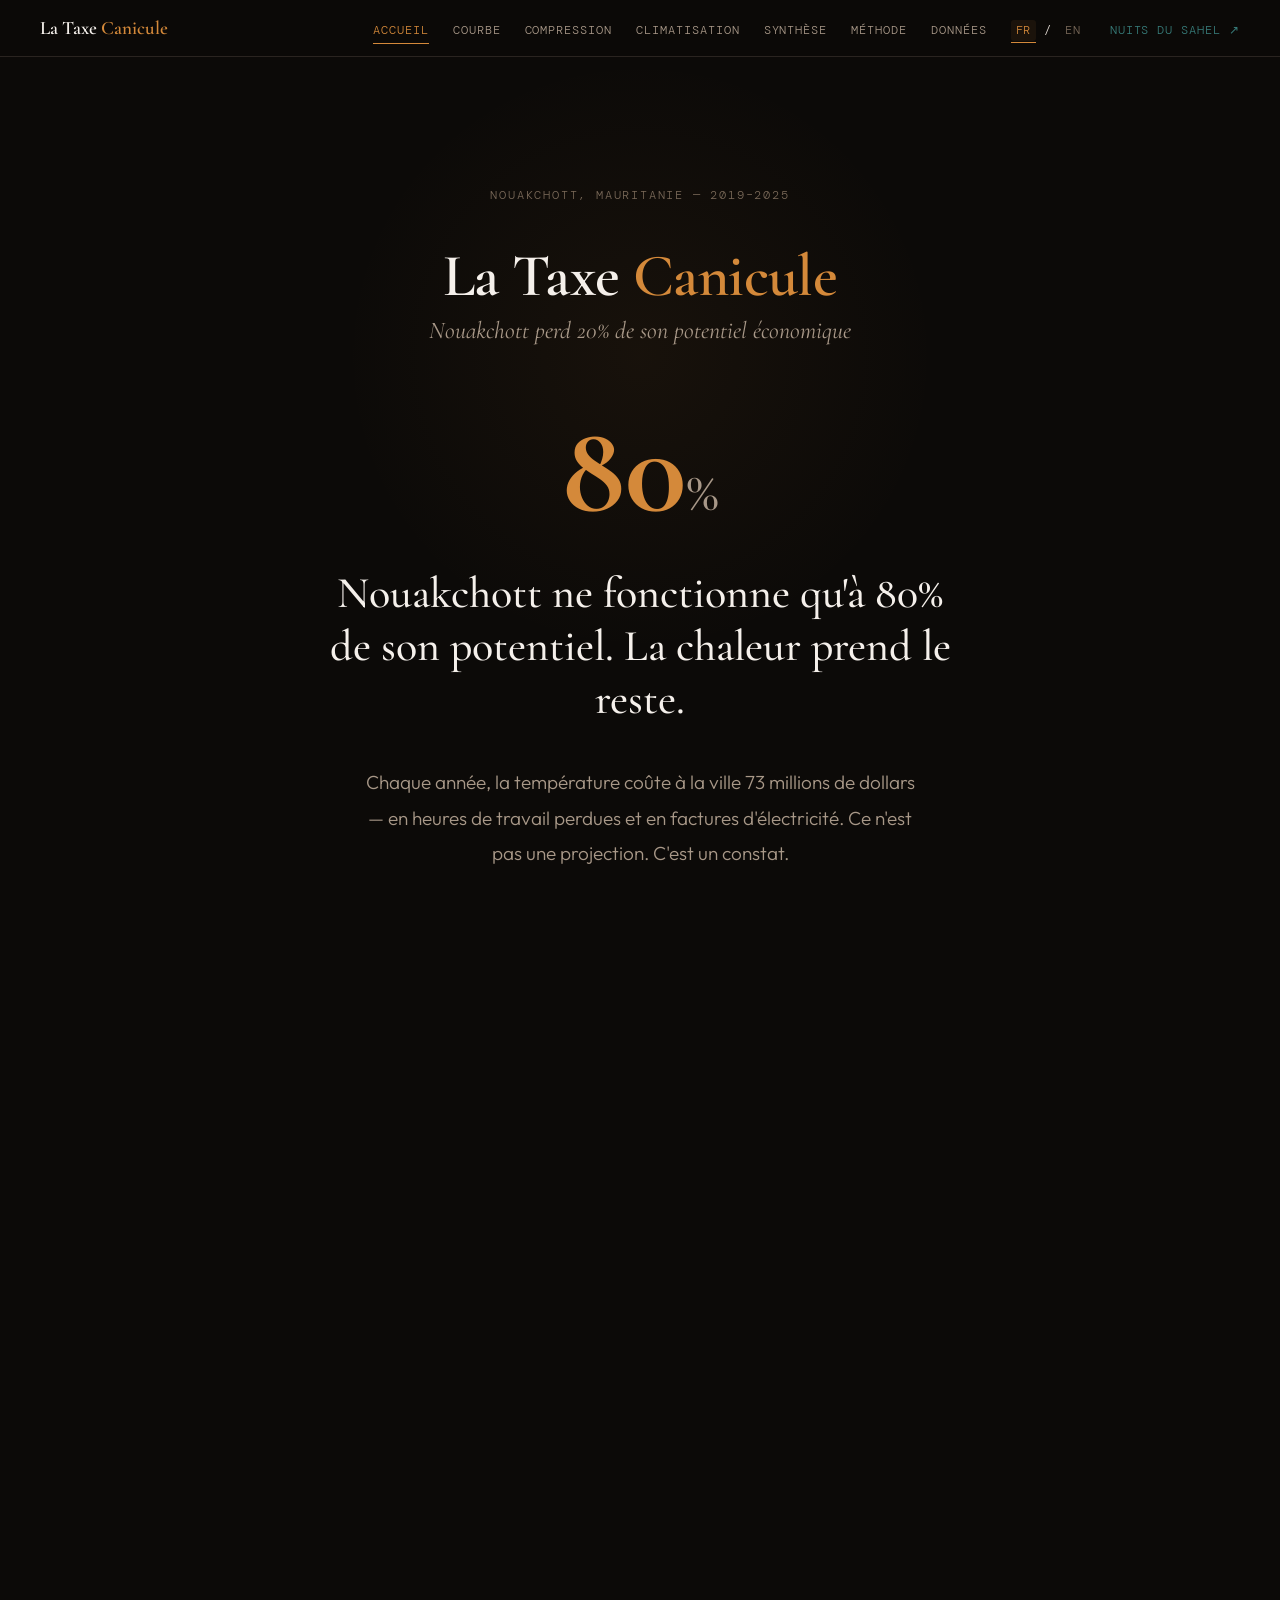
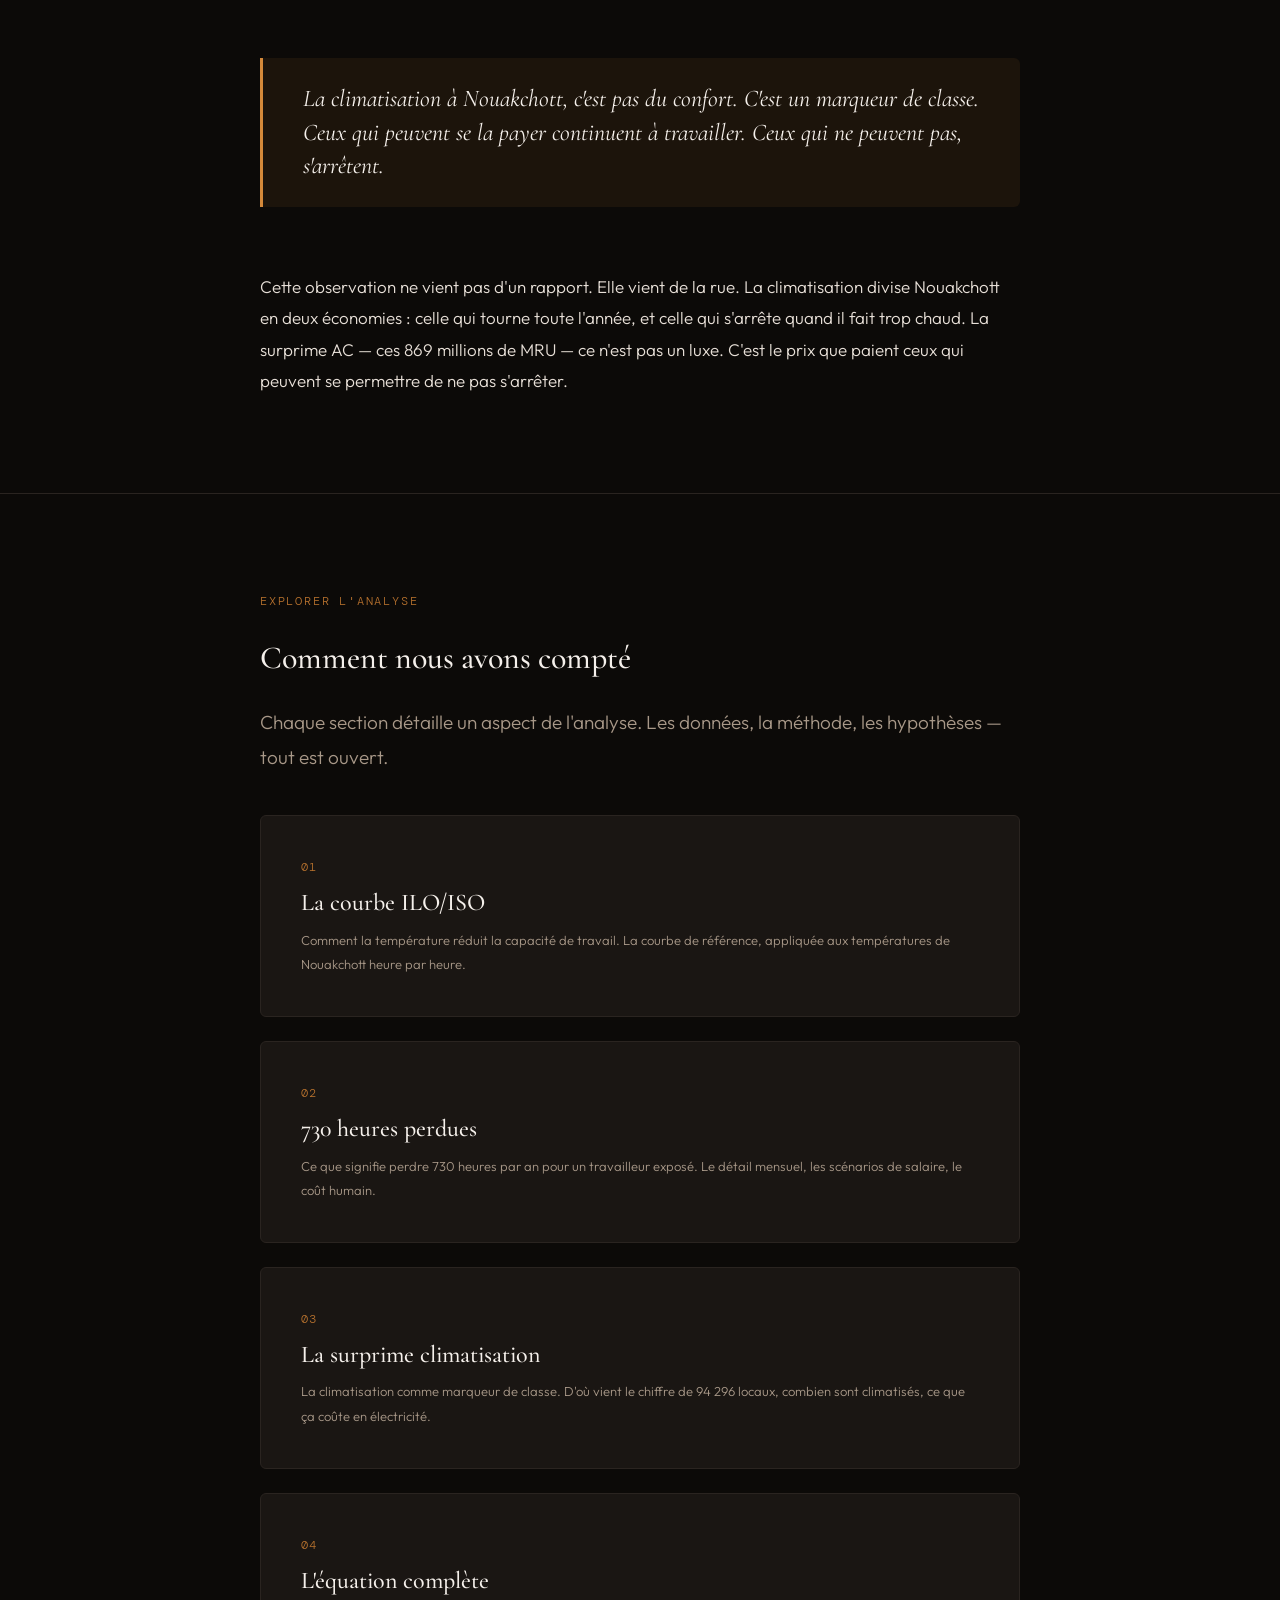
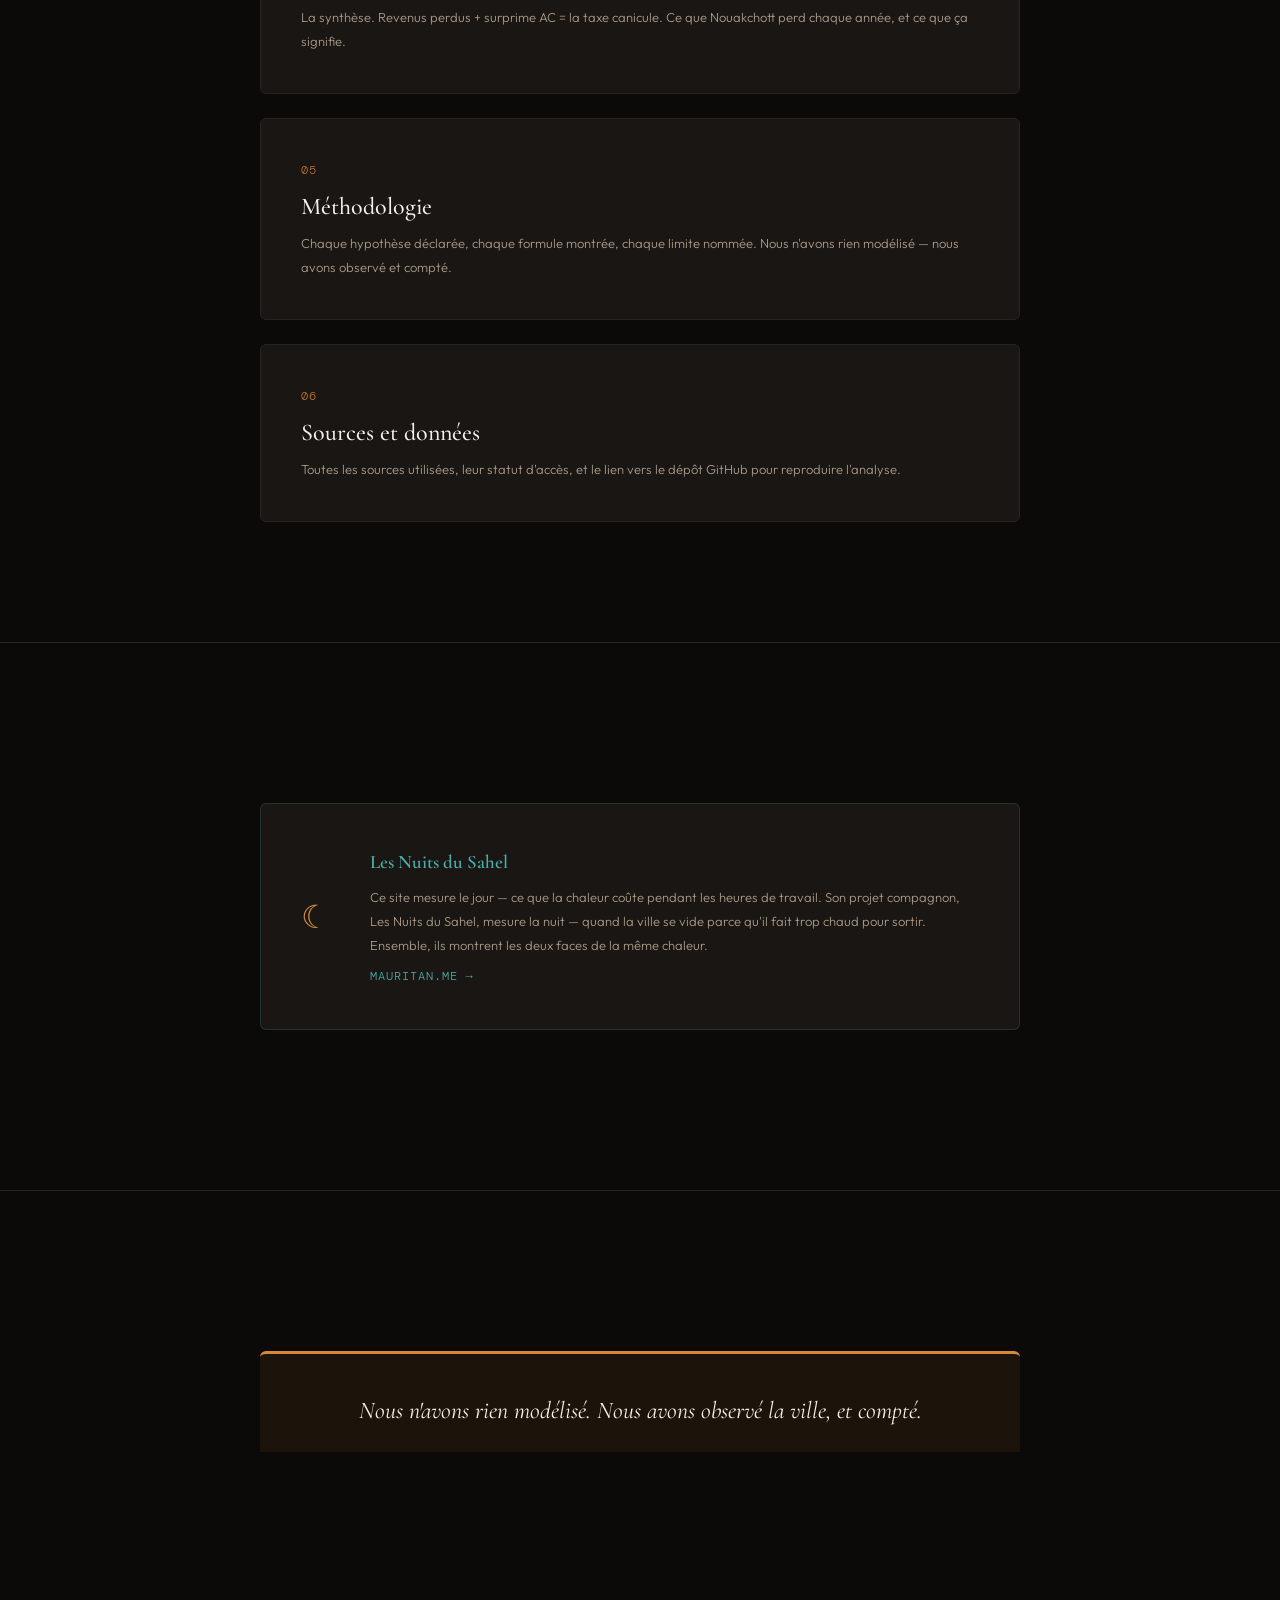
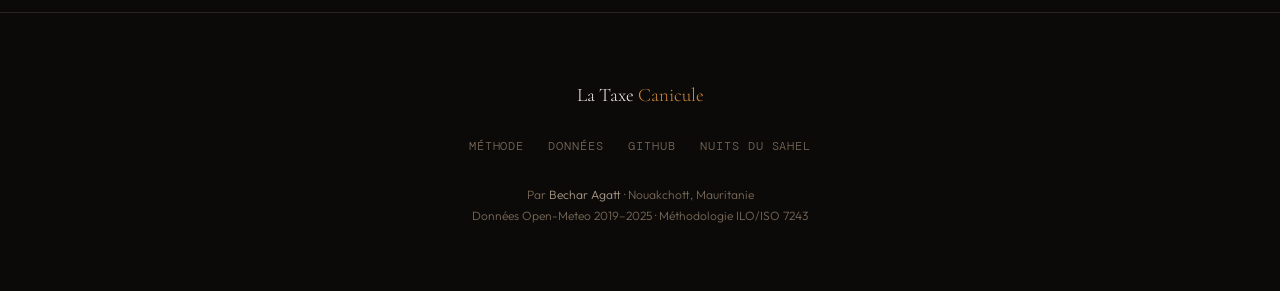
==== commit 58cb4001: "visible title + subtitle on both homepages, matches browser tab style" ====
--- a/site/index.html
+++ b/site/index.html
@@ -33,9 +33,11 @@
     <!-- Hero -->
     <section class="hero">
       <p class="hero-label fade-up">Nouakchott, Mauritanie — 2019–2025</p>
-      <div class="hero-number fade-up fade-up-d1">80<span class="hero-number-suffix">%</span></div>
-      <h1 class="hero-headline fade-up fade-up-d2">Nouakchott ne fonctionne qu'à 80% de son potentiel. La chaleur prend le reste.</h1>
-      <p class="hero-body fade-up fade-up-d3">Chaque année, la température coûte à la ville 73 millions de dollars — en heures de travail perdues et en factures d'électricité. Ce n'est pas une projection. C'est un constat.</p>
+      <h1 class="hero-title fade-up fade-up-d1">La Taxe <span class="text-amber">Canicule</span></h1>
+      <p class="hero-subtitle fade-up fade-up-d2">Nouakchott perd 20% de son potentiel économique</p>
+      <div class="hero-number fade-up fade-up-d3">80<span class="hero-number-suffix">%</span></div>
+      <p class="hero-headline fade-up fade-up-d4">Nouakchott ne fonctionne qu'à 80% de son potentiel. La chaleur prend le reste.</p>
+      <p class="hero-body fade-up fade-up-d5">Chaque année, la température coûte à la ville 73 millions de dollars — en heures de travail perdues et en factures d'électricité. Ce n'est pas une projection. C'est un constat.</p>
     </section>
 
     <!-- What is this -->
--- a/site/style.css
+++ b/site/style.css
@@ -230,6 +230,27 @@
   letter-spacing: 0.15em;
   color: var(--text-muted);
   margin-bottom: var(--space-lg);
+}
+
+.hero-title {
+  font-family: var(--font-display);
+  font-size: var(--text-4xl);
+  font-weight: 600;
+  color: var(--text-bright);
+  line-height: 1;
+  margin-bottom: var(--space-xs);
+  letter-spacing: -0.01em;
+}
+
+.hero-subtitle {
+  font-family: var(--font-display);
+  font-size: var(--text-xl);
+  font-weight: 400;
+  font-style: italic;
+  color: var(--text-secondary);
+  line-height: var(--leading-snug);
+  margin-bottom: var(--space-xl);
+  max-width: 560px;
 }
 
 .hero-number {
